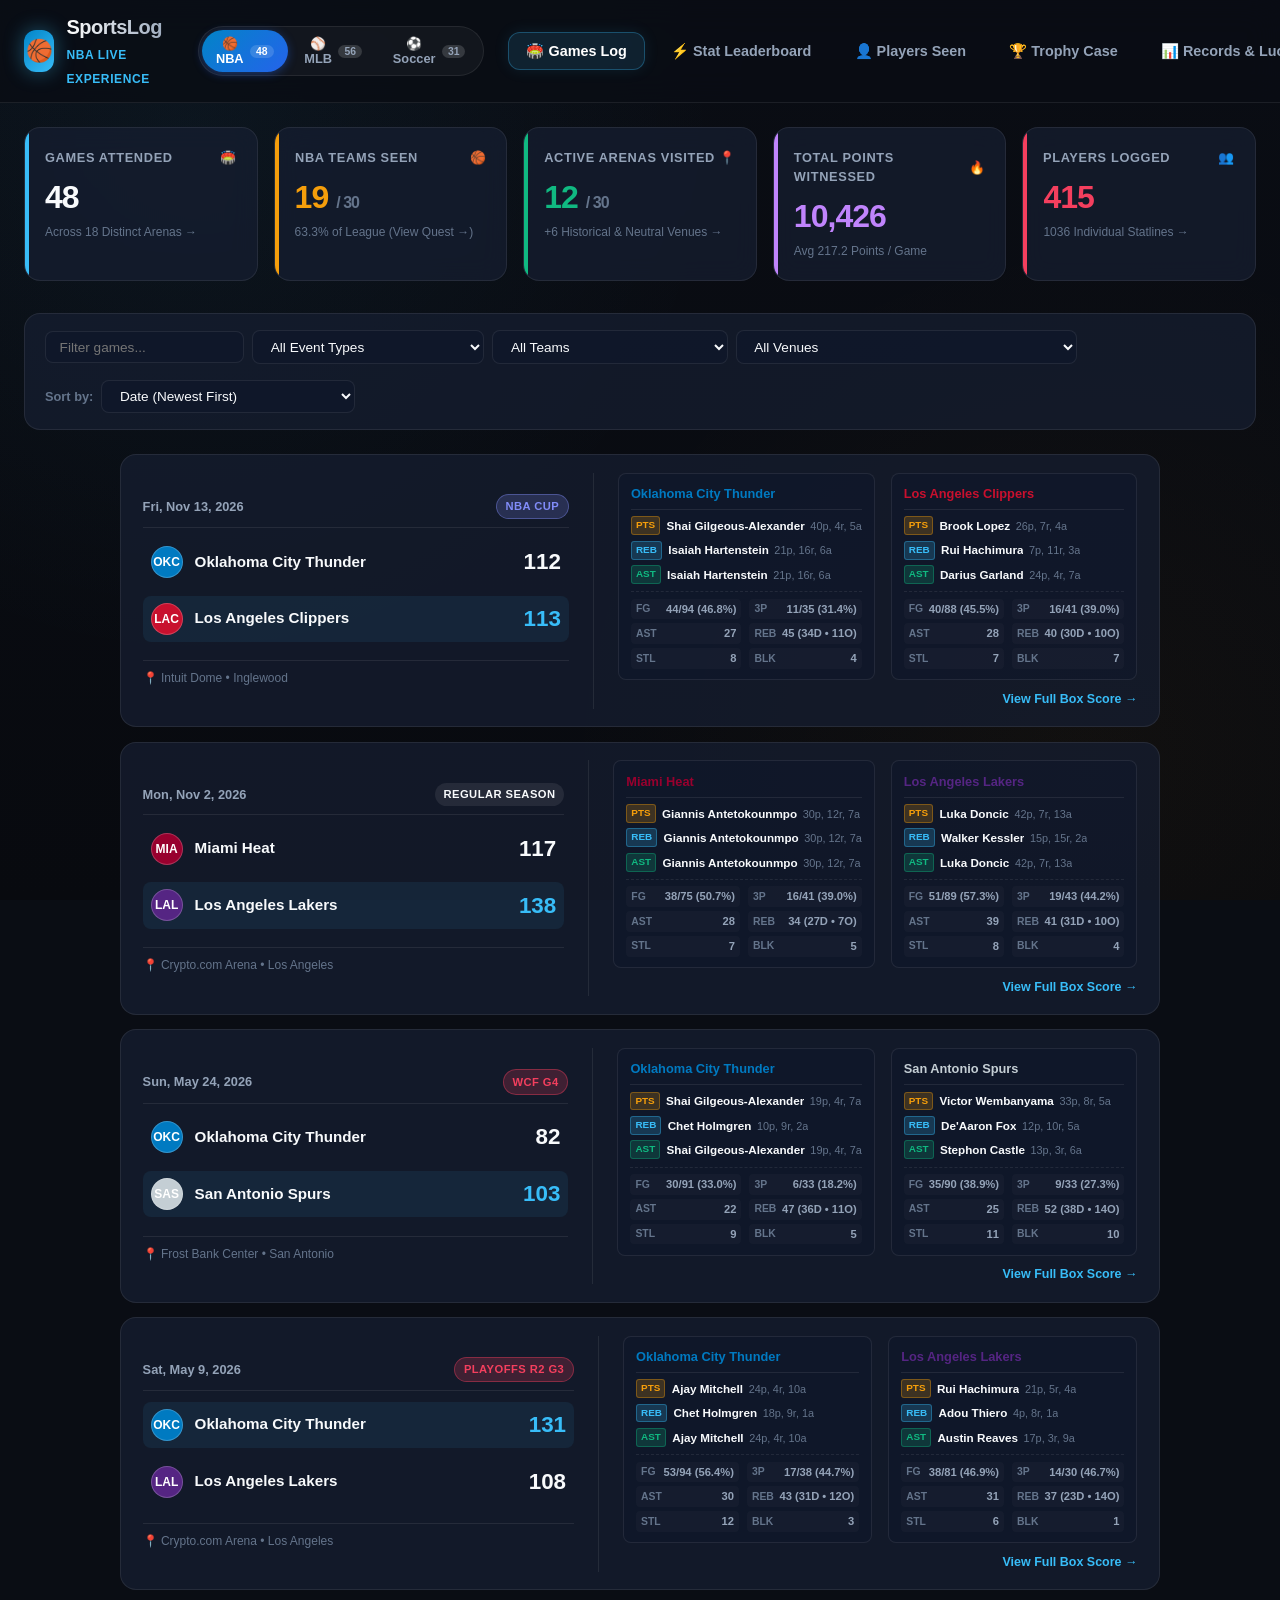
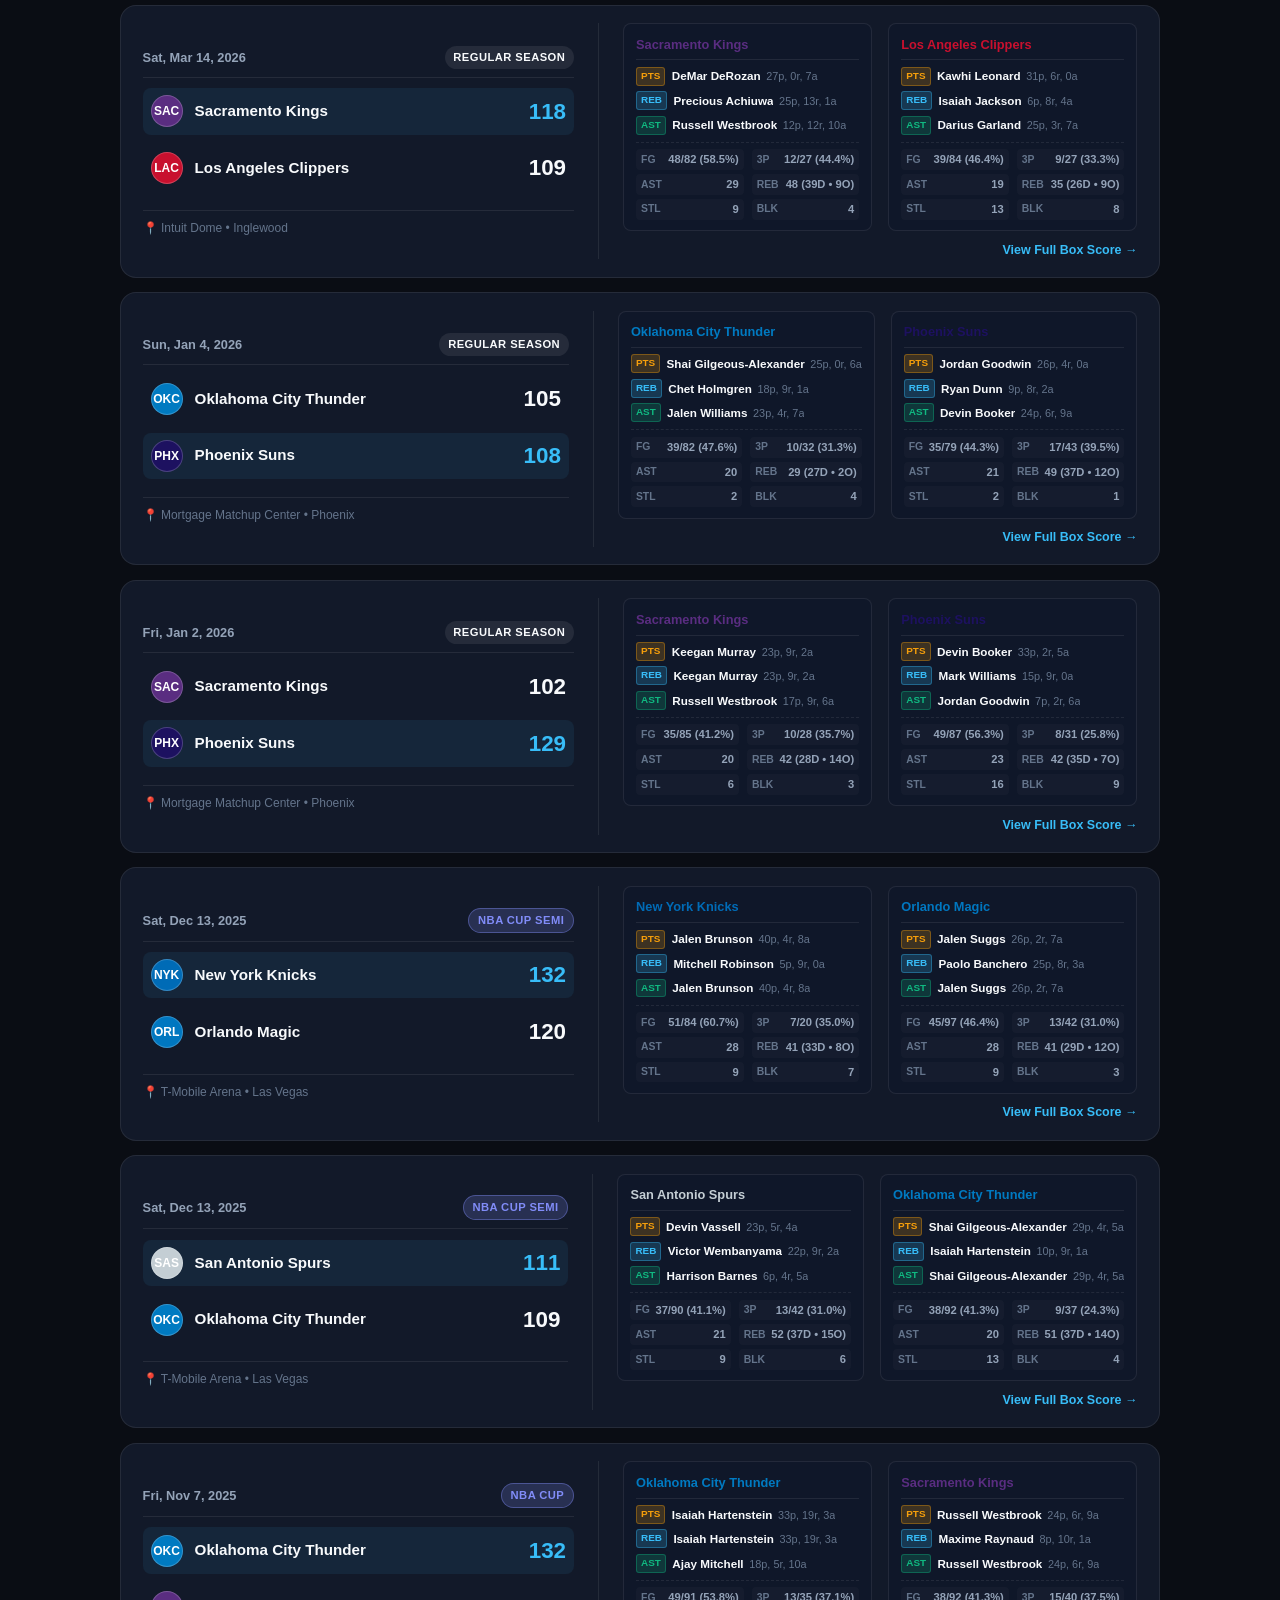
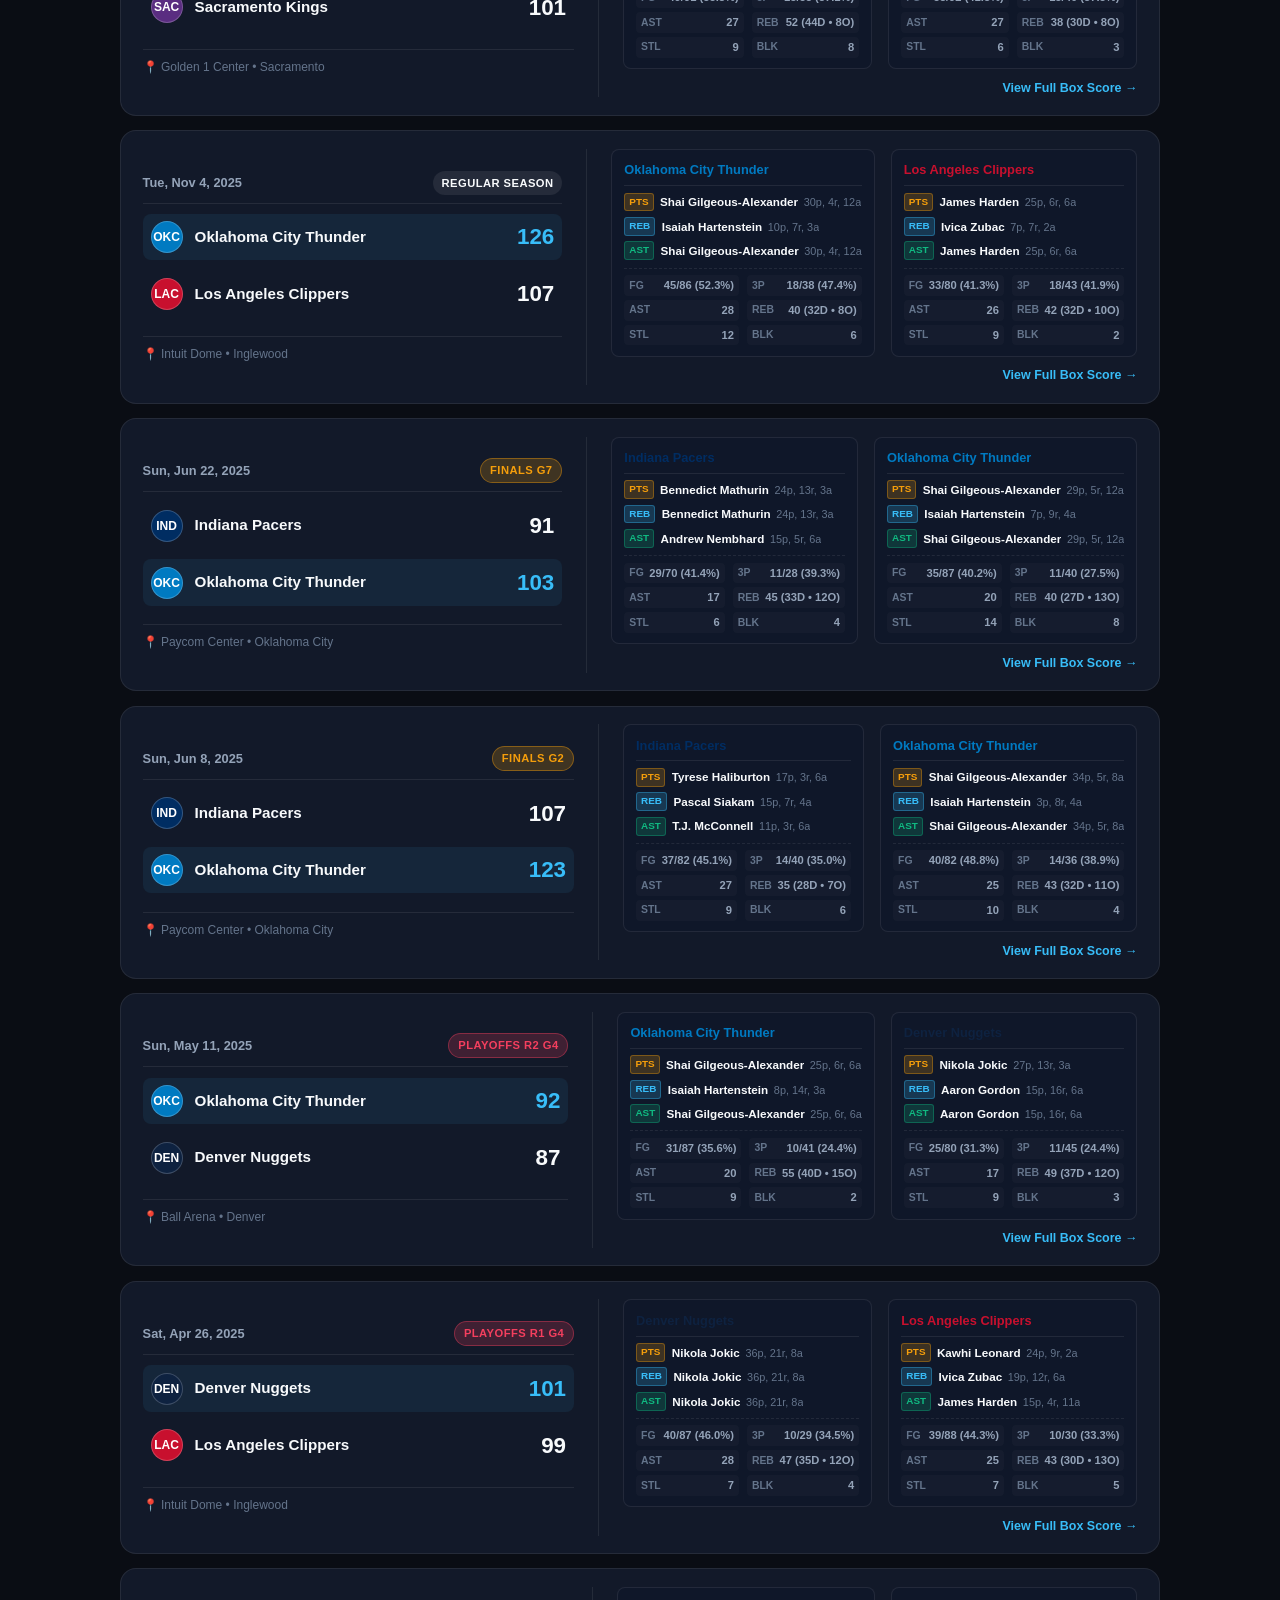
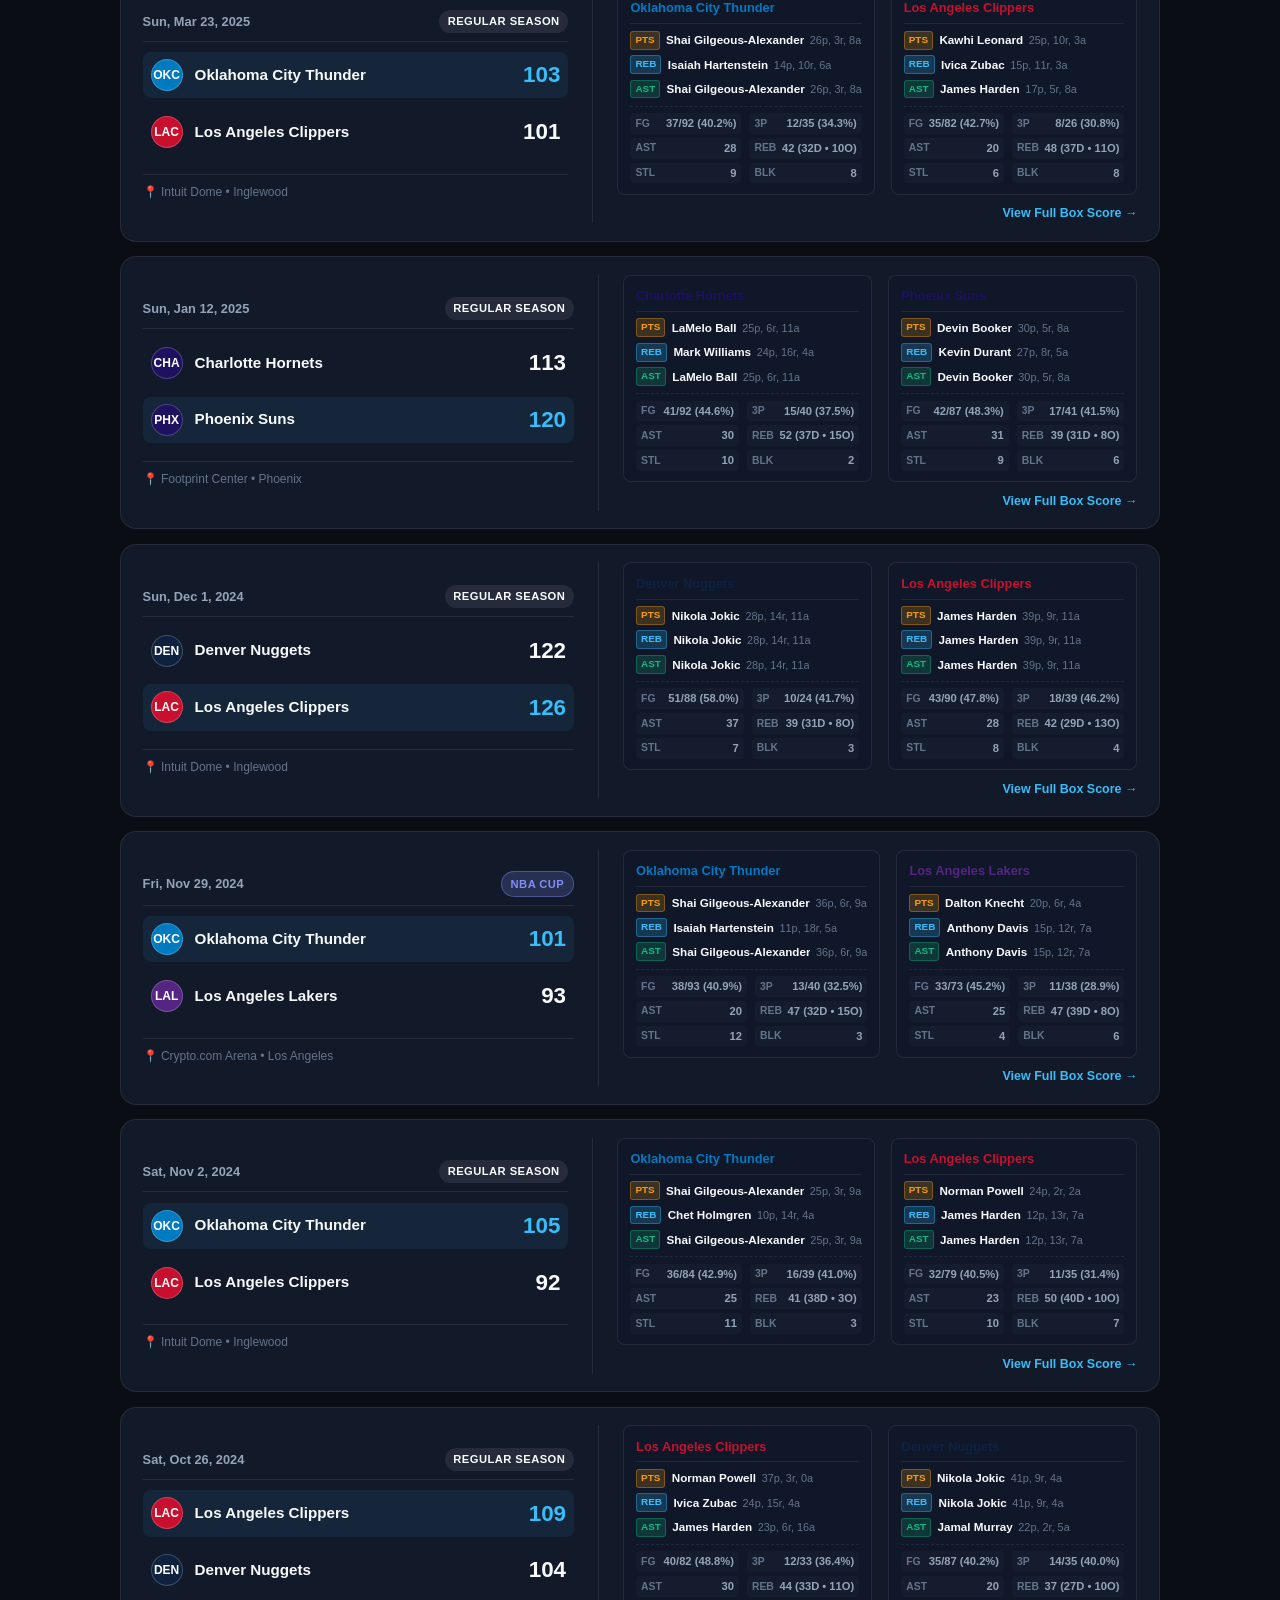
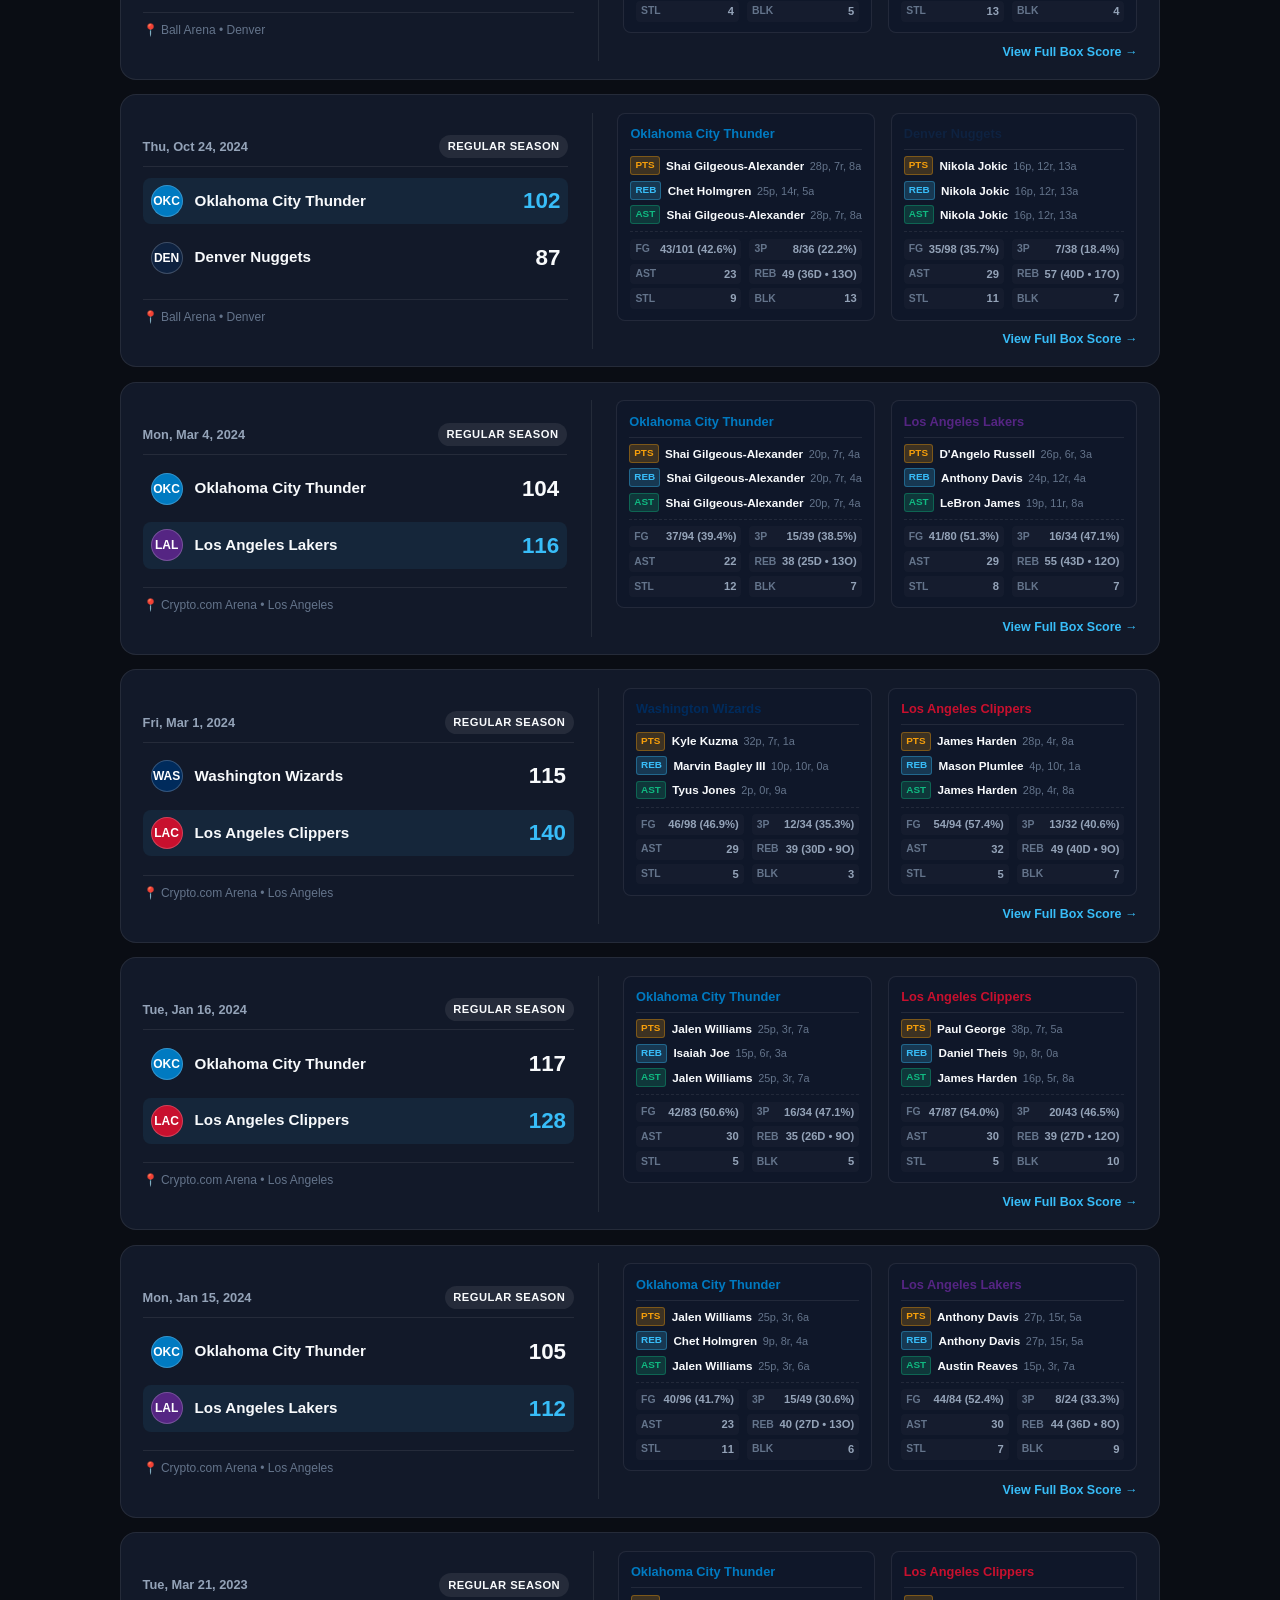
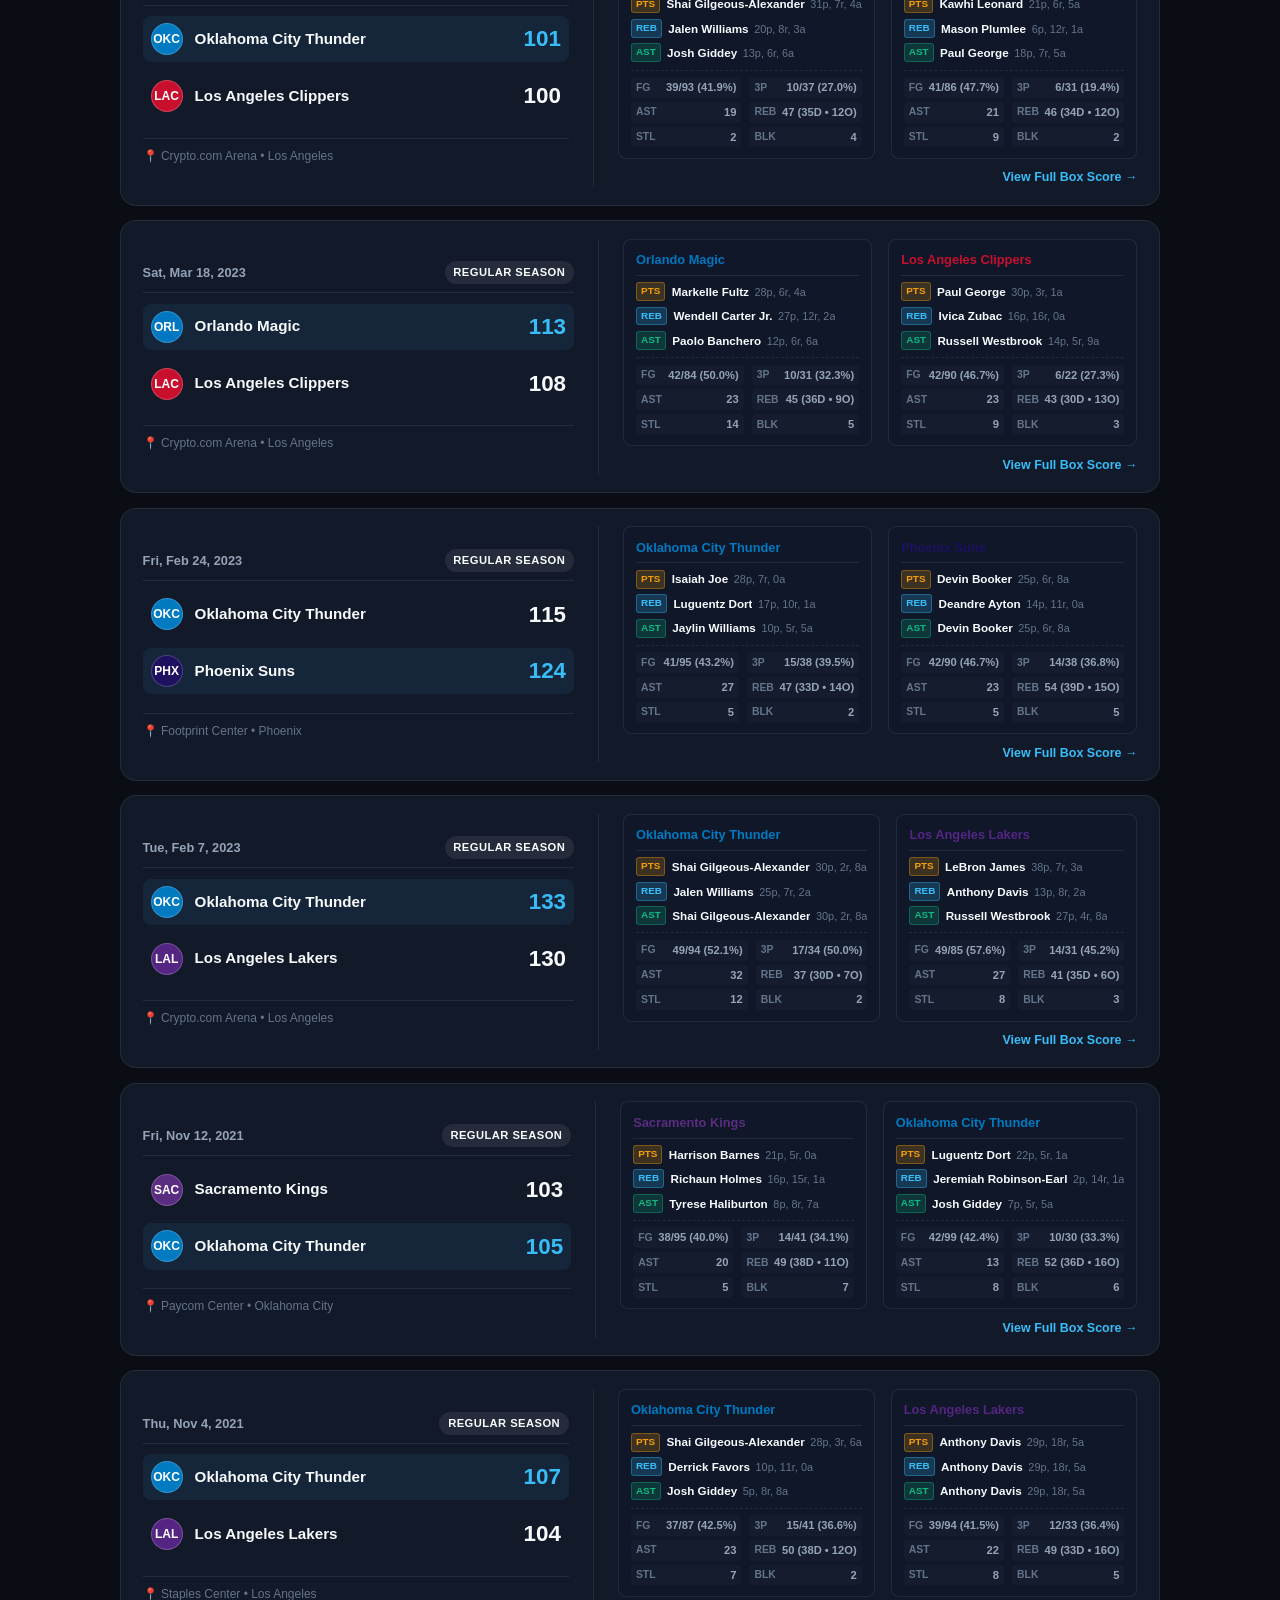
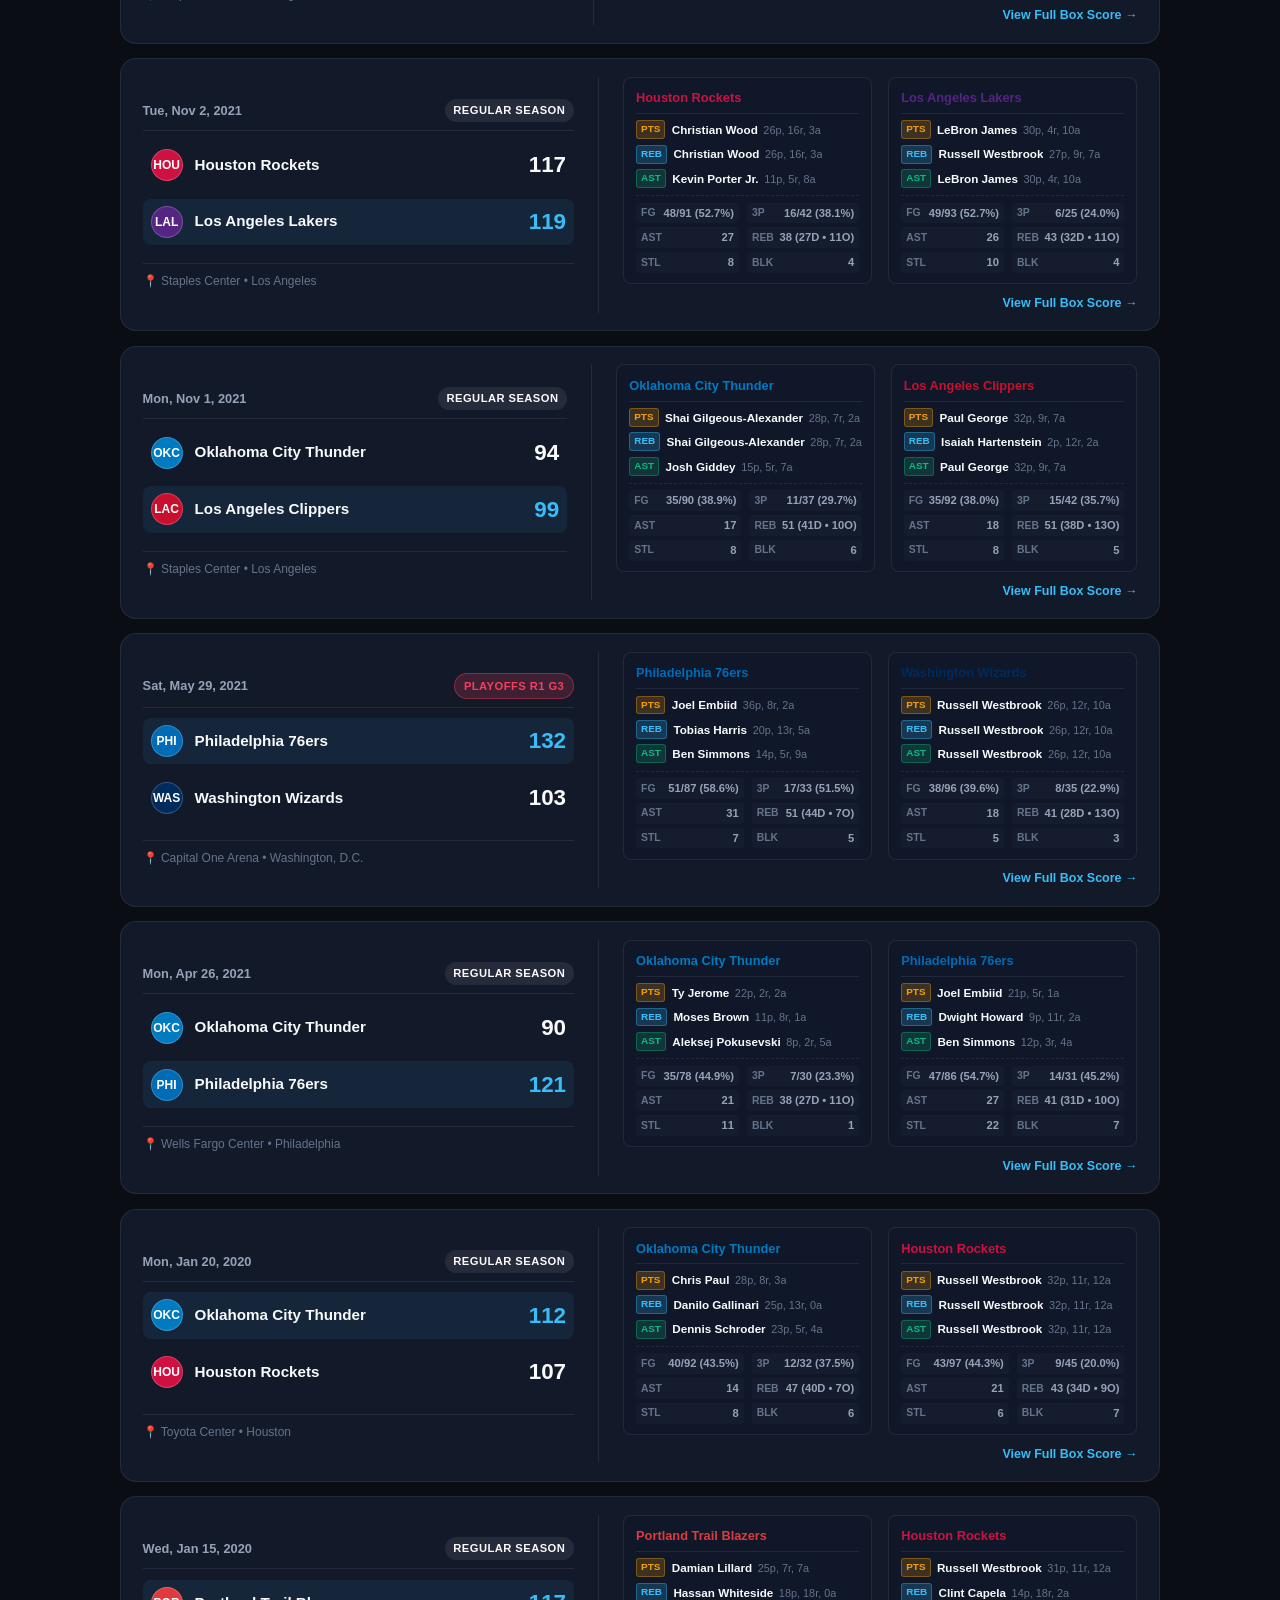
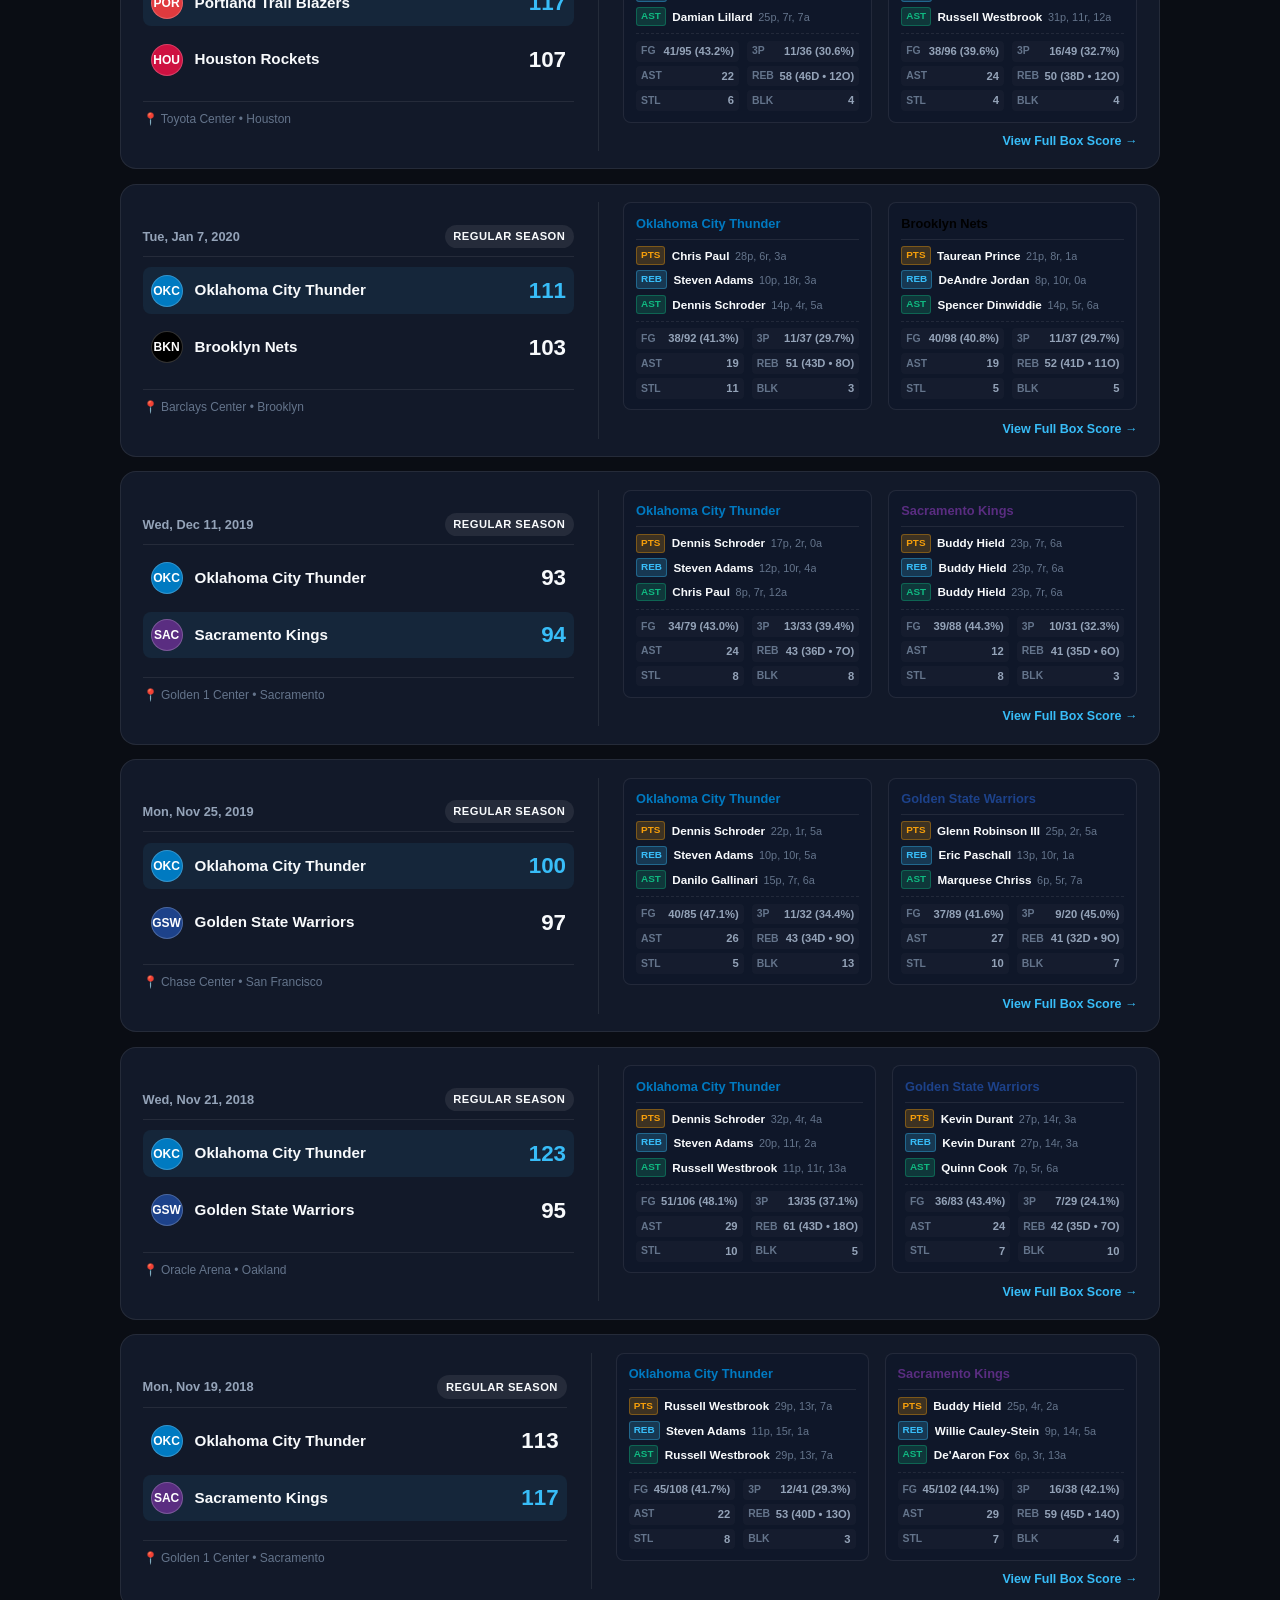
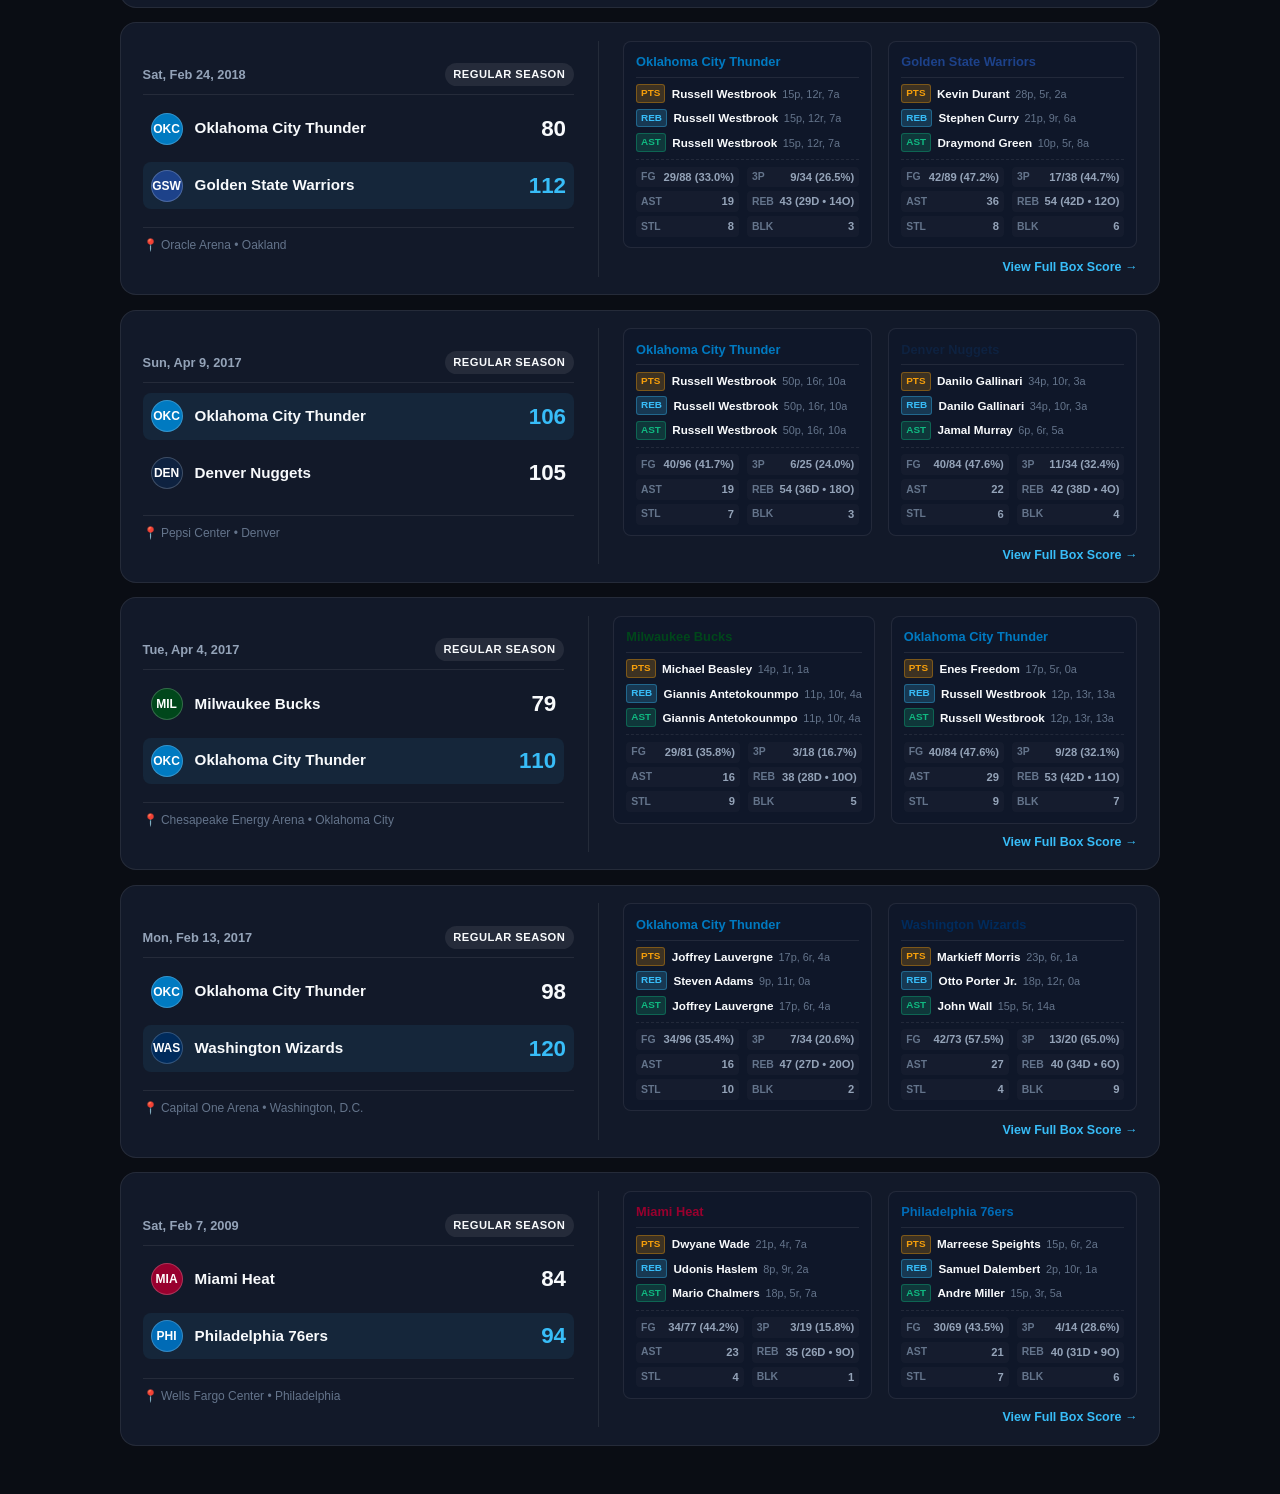
==== web/static/index.html @ 716b620a "Tighten box score modal player name column width to longest name and remove MIN from Team Totals row" ====
<!DOCTYPE html>
<html lang="en">
<head>
  <meta charset="UTF-8">
  <meta name="viewport" content="width=device-width, initial-scale=1.0">
  <title>SportsLog</title>
  <link rel="stylesheet" href="./css/app.css?v=8">
  <link rel="icon" href="data:image/svg+xml,<svg xmlns=%22http://www.w3.org/2000/svg%22 viewBox=%220 0 100 100%22><text y=%22.9em%22 font-size=%2290%22>🏀</text></svg>">
</head>
<body>

  <!-- Top Navigation Bar -->
  <header>
    <div class="nav-container">
      <div class="brand" onclick="app.setTab('games')">
        <div class="brand-icon">🏀</div>
        <div class="brand-text">
          <h1>SportsLog</h1>
          <span id="current-sport-label">NBA Live Experience</span>
        </div>
      </div>

      <!-- Multi-Sport Switcher -->
      <div class="sports-pill-group">
        <button class="sport-pill active" id="sport-pill-nba" onclick="app.switchSport('nba')">
          <span>🏀 NBA</span>
          <span class="badge" id="nba-badge-count">48</span>
        </button>
        <button class="sport-pill" id="sport-pill-mlb" onclick="app.switchSport('mlb')">
          <span>⚾ MLB</span>
          <span class="badge" id="mlb-badge-count">56</span>
        </button>
        <button class="sport-pill" id="sport-pill-soccer" onclick="app.switchSport('soccer')">
          <span>⚽ Soccer</span>
          <span class="badge" id="soccer-badge-count">31</span>
        </button>
      </div>

      <!-- Navigation Tabs -->
      <nav class="nav-tabs">
        <button class="tab-btn active" data-tab="games" onclick="app.setTab('games')">
          <span>🏟️ Games Log</span>
        </button>
        <button class="tab-btn" data-tab="performances" onclick="app.setTab('performances')">
          <span>⚡ Stat Leaderboard</span>
        </button>
        <button class="tab-btn" data-tab="players" onclick="app.setTab('players')">
          <span>👤 Players Seen</span>
        </button>
        <button class="tab-btn" data-tab="trophy" onclick="app.setTab('trophy')">
          <span>🏆 Trophy Case</span>
        </button>
        <button class="tab-btn" data-tab="records" onclick="app.setTab('records')">
          <span>📊 Records & Luck</span>
        </button>
      </nav>
    </div>
  </header>

  <!-- Main Content Area -->
  <main>
    <!-- Dynamic KPI Header -->
    <section class="kpi-grid" id="kpi-container">
      <!-- Injected via JavaScript -->
    </section>

    <!-- Tab 1: Games Log & Boxscores -->
    <section id="tab-games" class="tab-view active">
      <div class="controls-bar">
        <div class="filter-group">
          <input type="text" class="input-filter" id="game-search-input" placeholder="Filter games..." oninput="gamesComponent.render()">
          <select class="select-filter" id="game-event-filter" onchange="gamesComponent.render()">
            <option value="ALL">All Event Types</option>
            <option value="Finals">NBA Finals</option>
            <option value="Playoffs">Playoffs (All Rounds)</option>
            <option value="Cup">NBA Cup / In-Season Tourney</option>
            <option value="Regular">Regular Season</option>
          </select>
          <select class="select-filter" id="game-team-filter" onchange="gamesComponent.render()">
            <option value="ALL">All Teams</option>
            <!-- Injected via JS -->
          </select>
          <select class="select-filter" id="game-arena-filter" onchange="gamesComponent.render()">
            <option value="ALL">All Arenas</option>
            <!-- Injected via JS -->
          </select>
        </div>
        <div class="filter-group">
          <label style="font-size: 0.8rem; color: var(--text-muted); font-weight: 600;">Sort by:</label>
          <select class="select-filter" id="game-sort-select" onchange="gamesComponent.render()">
            <option value="date-desc">Date (Newest First)</option>
            <option value="date-asc">Date (Oldest First)</option>
            <option value="margin-asc">Closest Games (Smallest Margin)</option>
            <option value="margin-desc">Biggest Blowouts</option>
            <option value="pts-desc">Highest Combined Scoring</option>
            <option value="pts-asc">Lowest Combined Scoring</option>
          </select>
        </div>
      </div>

      <div class="games-grid" id="games-grid-container">
        <!-- Injected via JS -->
      </div>
    </section>

    <!-- Tab 2: Single-Game Stat Leaderboard (Sort Any Stat) -->
    <section id="tab-performances" class="tab-view" style="display: none;">
      <div class="controls-bar">
        <div class="filter-group" id="perf-presets-container">
          <!-- Dynamic sport-specific presets injected via JS -->
        </div>
        <div class="filter-group">
          <input type="text" class="input-filter" id="perf-search-input" placeholder="Search player name..." oninput="playersComponent.renderLeaderboard()">
        </div>
      </div>

      <div class="table-responsive">
        <table class="stats-table" id="performances-table">
          <thead>
            <tr>
              <th class="text-left" onclick="playersComponent.sortPerfBy('NAME')">Player ↕</th>
              <th onclick="playersComponent.sortPerfBy('DATE')">Date ↕</th>
              <th onclick="playersComponent.sortPerfBy('TEAM')">Team ↕</th>
              <th onclick="playersComponent.sortPerfBy('OPP')">Opp ↕</th>
              <th onclick="playersComponent.sortPerfBy('MINS')">MIN ↕</th>
              <th onclick="playersComponent.sortPerfBy('PTS')" style="color: var(--accent-cyan);">PTS ↕</th>
              <th onclick="playersComponent.sortPerfBy('REB')">REB ↕</th>
              <th onclick="playersComponent.sortPerfBy('AST')">AST ↕</th>
              <th onclick="playersComponent.sortPerfBy('STL')">STL ↕</th>
              <th onclick="playersComponent.sortPerfBy('BLK')">BLK ↕</th>
              <th onclick="playersComponent.sortPerfBy('3PM')">3PM ↕</th>
              <th onclick="playersComponent.sortPerfBy('3PA')">3PA ↕</th>
              <th onclick="playersComponent.sortPerfBy('FG%')">FG% ↕</th>
              <th onclick="playersComponent.sortPerfBy('FTM')">FTM ↕</th>
              <th onclick="playersComponent.sortPerfBy('TO')">TO ↕</th>
              <th onclick="playersComponent.sortPerfBy('GAME_SCORE')" style="color: var(--accent-gold);">GameScore ↕</th>
            </tr>
          </thead>
          <tbody id="performances-tbody">
            <!-- Injected via JS -->
          </tbody>
        </table>
      </div>
      <div style="display: flex; justify-content: space-between; align-items: center; padding: 0.5rem 0.25rem;">
        <span style="font-size: 0.8rem; color: var(--text-muted);" id="perf-count-label"></span>
        <div style="display: flex; gap: 0.5rem;" id="perf-pagination-controls">
          <button class="chip-btn" id="perf-prev-btn" onclick="playersComponent.changePage(-1)">← Prev</button>
          <span style="font-size: 0.85rem; padding: 0.35rem 0.65rem;" id="perf-page-indicator">Page 1</span>
          <button class="chip-btn" id="perf-next-btn" onclick="playersComponent.changePage(1)">Next →</button>
        </div>
      </div>
    </section>

    <!-- Tab 3: Aggregate Players Tracker ("All-Time Players I've Seen") -->
    <section id="tab-players" class="tab-view" style="display: none;">
      <div class="controls-bar">
        <div class="filter-group">
          <input type="text" class="input-filter" id="player-agg-search" placeholder="Search player name or team..." oninput="playersComponent.renderAggregates()">
          <select class="select-filter" id="player-caliber-filter" onchange="playersComponent.renderAggregates()">
            <option value="ALL">All Players Seen</option>
            <option value="MVP">🏆 League MVPs Only</option>
            <option value="ALL_STAR">⭐ All-Stars & All-NBA</option>
          </select>
          <select class="select-filter" id="player-min-games" onchange="playersComponent.renderAggregates()">
            <option value="1" selected>All Games (1+ Game)</option>
            <option value="3">Seen 3+ Times</option>
            <option value="5">Seen 5+ Times</option>
            <option value="10">Seen 10+ Times (Core Stars)</option>
          </select>
        </div>
        <div style="font-size: 0.85rem; color: var(--text-secondary);">
          Showing aggregate numbers across <strong>every time you've watched them in person</strong>. Click any row for game-by-game log.
        </div>
      </div>

      <div class="table-responsive">
        <table class="stats-table" id="players-agg-table">
          <thead>
            <tr>
              <th class="text-left" onclick="playersComponent.sortAggBy('name')">Player ↕</th>
              <th class="text-left">Teams ↕</th>
              <th onclick="playersComponent.sortAggBy('games_count')">Games ↕</th>
              <th onclick="playersComponent.sortAggBy('win_pct')" title="Team win percentage when you attended">Your W-L Record ↕</th>
              <th onclick="playersComponent.sortAggBy('pts')" style="color: var(--accent-cyan);">Total PTS ↕</th>
              <th onclick="playersComponent.sortAggBy('ppg')">PPG ↕</th>
              <th onclick="playersComponent.sortAggBy('reb')">Total REB ↕</th>
              <th onclick="playersComponent.sortAggBy('rpg')">RPG ↕</th>
              <th onclick="playersComponent.sortAggBy('ast')">Total AST ↕</th>
              <th onclick="playersComponent.sortAggBy('apg')">APG ↕</th>
              <th onclick="playersComponent.sortAggBy('tpm')">3PM ↕</th>
              <th onclick="playersComponent.sortAggBy('fg_pct')">FG% ↕</th>
              <th onclick="playersComponent.sortAggBy('triple_doubles')">Tri-Dubs ↕</th>
              <th onclick="playersComponent.sortAggBy('high_pts')" style="color: var(--accent-gold);">Personal High ↕</th>
            </tr>
          </thead>
          <tbody id="players-agg-tbody">
            <!-- Injected via JS -->
          </tbody>
        </table>
      </div>
      <div style="display: flex; justify-content: space-between; align-items: center; padding: 0.5rem 0.25rem;">
        <span style="font-size: 0.8rem; color: var(--text-muted);" id="agg-count-label"></span>
        <div style="display: flex; gap: 0.5rem;" id="agg-pagination-controls">
          <button class="chip-btn" id="agg-prev-btn" onclick="playersComponent.changeAggPage(-1)">← Prev</button>
          <span style="font-size: 0.85rem; padding: 0.35rem 0.65rem;" id="agg-page-indicator">Page 1</span>
          <button class="chip-btn" id="agg-next-btn" onclick="playersComponent.changeAggPage(1)">Next →</button>
        </div>
      </div>
    </section>

    <!-- Tab 4: Trophy Case (Teams & Stadiums Quest) -->
    <section id="tab-trophy" class="tab-view" style="display: none;">
      <!-- Progress Trackers Banner -->
      <div class="trophy-stats-row" id="trophy-summary-cards">
        <!-- Injected via JS -->
      </div>

      <!-- Trophy Section Navigation -->
      <div class="controls-bar">
        <div class="filter-group">
          <button class="chip-btn active" id="btn-trophy-teams" onclick="trophyComponent.setView('teams')">🏀 NBA Teams (30)</button>
          <button class="chip-btn" id="btn-trophy-arenas" onclick="trophyComponent.setView('arenas')">🏟️ Arenas Quest</button>
          <button class="chip-btn" id="btn-trophy-milestones" onclick="trophyComponent.setView('milestones')">🏆 Milestone Badges</button>
        </div>
        <div class="filter-group" id="trophy-subfilters">
          <!-- Dynamically changed depending on sub-view -->
        </div>
      </div>

      <!-- Subview: Teams -->
      <div id="trophy-teams-view">
        <div class="teams-quest-grid" id="teams-quest-container"></div>
      </div>

      <!-- Subview: Arenas -->
      <div id="trophy-arenas-view" style="display: none;">
        <div class="arenas-quest-grid" id="arenas-quest-container"></div>
      </div>

      <!-- Subview: Milestones -->
      <div id="trophy-milestones-view" style="display: none;">
        <div class="milestones-grid" id="milestones-container"></div>
      </div>
    </section>

    <!-- Tab 5: Records, Trends & Luck -->
    <section id="tab-records" class="tab-view" style="display: none;">
      <div id="records-view-container">
        <!-- Injected via JS -->
      </div>
    </section>
  </main>

  <!-- Boxscore Modal -->
  <div class="modal-overlay" id="boxscore-modal" onclick="if(event.target===this) app.closeModal()">
    <div class="modal-content">
      <div class="modal-header">
        <div>
          <h3 style="font-size: 1.25rem; font-weight: 800;" id="modal-game-title">Game Box Score</h3>
          <p style="font-size: 0.8rem; color: var(--text-muted);" id="modal-game-subtitle"></p>
        </div>
        <button class="close-btn" onclick="app.closeModal()">✕</button>
      </div>
      <div class="modal-body" id="modal-boxscore-body">
        <!-- Injected via JS -->
      </div>
    </div>
  </div>

  <!-- Player Dossier Modal -->
  <div class="modal-overlay" id="player-modal" onclick="if(event.target===this) app.closeModal()">
    <div class="modal-content">
      <div class="modal-header">
        <div>
          <h3 style="font-size: 1.25rem; font-weight: 800;" id="modal-player-title">Player Dossier</h3>
          <p style="font-size: 0.8rem; color: var(--accent-cyan);" id="modal-player-subtitle"></p>
        </div>
        <button class="close-btn" onclick="app.closeModal()">✕</button>
      </div>
      <div class="modal-body" id="modal-player-body">
        <!-- Injected via JS -->
      </div>
    </div>
  </div>

  <!-- Multi-Sport Preview Modal -->
  <div class="modal-overlay" id="sport-preview-modal" onclick="if(event.target===this) app.closeModal()">
    <div class="modal-content" style="max-width: 650px;">
      <div class="modal-header">
        <h3 style="font-size: 1.2rem; font-weight: 800;" id="sport-preview-title">Multi-Sport Database</h3>
        <button class="close-btn" onclick="app.closeModal()">✕</button>
      </div>
      <div class="modal-body" id="sport-preview-body">
        <!-- Injected via JS -->
      </div>
    </div>
  </div>

  <!-- Application Scripts -->
  <script src="./js/games.js?v=8"></script>
  <script src="./js/players.js?v=8"></script>
  <script src="./js/trophy.js?v=8"></script>
  <script src="./js/records.js?v=8"></script>
  <script src="./js/app.js?v=8"></script>
</body>
</html>
---- web/static/css/app.css ----
/* Modern SportsLog UI Design System */
:root {
  --bg-primary: #0a0d14;
  --bg-secondary: #111726;
  --bg-card: rgba(22, 30, 49, 0.75);
  --bg-card-hover: rgba(30, 41, 68, 0.9);
  --bg-modal: #111827;
  --border-subtle: rgba(255, 255, 255, 0.08);
  --border-accent: rgba(56, 189, 248, 0.3);
  --text-primary: #f8fafc;
  --text-secondary: #94a3b8;
  --text-muted: #64748b;
  --accent-cyan: #38bdf8;
  --accent-gold: #f59e0b;
  --accent-emerald: #10b981;
  --accent-rose: #f43f5e;
  --accent-indigo: #818cf8;
  --accent-purple: #c084fc;
  --font-family: -apple-system, BlinkMacSystemFont, "Segoe UI", Roboto, "Helvetica Neue", Arial, sans-serif;
  --shadow-glow: 0 0 25px rgba(56, 189, 248, 0.15);
  --shadow-card: 0 10px 25px -5px rgba(0, 0, 0, 0.5), 0 8px 10px -6px rgba(0, 0, 0, 0.4);
  --radius-lg: 16px;
  --radius-md: 12px;
  --radius-sm: 8px;
}

* {
  box-sizing: border-box;
  margin: 0;
  padding: 0;
}

body {
  background-color: var(--bg-primary);
  color: var(--text-primary);
  font-family: var(--font-family);
  min-height: 100vh;
  line-height: 1.5;
  background-image: 
    radial-gradient(circle at 15% 15%, rgba(56, 189, 248, 0.05) 0%, transparent 40%),
    radial-gradient(circle at 85% 85%, rgba(245, 158, 11, 0.04) 0%, transparent 40%),
    linear-gradient(to bottom, #0a0d14, #080a0f);
  background-attachment: fixed;
  overflow-x: hidden;
}

/* Header & Navigation */
header {
  position: sticky;
  top: 0;
  z-index: 50;
  background: rgba(10, 13, 20, 0.85);
  backdrop-filter: blur(16px);
  -webkit-backdrop-filter: blur(16px);
  border-bottom: 1px solid var(--border-subtle);
  padding: 0.75rem 1.5rem;
}

.nav-container {
  max-width: 1440px;
  margin: 0 auto;
  display: flex;
  align-items: center;
  justify-content: space-between;
  gap: 1.5rem;
}

.brand {
  display: flex;
  align-items: center;
  gap: 0.75rem;
  text-decoration: none;
  color: inherit;
  cursor: pointer;
}

.brand-icon {
  width: 42px;
  height: 42px;
  border-radius: var(--radius-md);
  background: linear-gradient(135deg, #0284c7, #38bdf8);
  display: flex;
  align-items: center;
  justify-content: center;
  font-size: 1.35rem;
  box-shadow: 0 0 20px rgba(56, 189, 248, 0.4);
}

.brand-text h1 {
  font-size: 1.25rem;
  font-weight: 800;
  letter-spacing: -0.025em;
  background: linear-gradient(to right, #ffffff, #94a3b8);
  -webkit-background-clip: text;
  -webkit-text-fill-color: transparent;
}

.brand-text span {
  font-size: 0.75rem;
  color: var(--accent-cyan);
  font-weight: 600;
  text-transform: uppercase;
  letter-spacing: 0.05em;
}

/* Sport Badges / Selector */
.sports-pill-group {
  display: flex;
  background: rgba(255, 255, 255, 0.04);
  border: 1px solid var(--border-subtle);
  border-radius: 9999px;
  padding: 3px;
  gap: 2px;
}

.sport-pill {
  padding: 0.35rem 0.9rem;
  border-radius: 9999px;
  font-size: 0.8rem;
  font-weight: 600;
  cursor: pointer;
  border: none;
  background: transparent;
  color: var(--text-secondary);
  transition: all 0.2s ease;
  display: flex;
  align-items: center;
  gap: 0.4rem;
}

.sport-pill:hover {
  color: var(--text-primary);
  background: rgba(255, 255, 255, 0.05);
}

.sport-pill.active {
  background: linear-gradient(135deg, #0284c7, #2563eb);
  color: #fff;
  box-shadow: 0 2px 10px rgba(37, 99, 235, 0.4);
}

.sport-pill .badge {
  font-size: 0.65rem;
  padding: 1px 6px;
  border-radius: 9999px;
  background: rgba(255, 255, 255, 0.15);
}

/* Global Nav Tabs */
.nav-tabs {
  display: flex;
  align-items: center;
  gap: 0.5rem;
}

.tab-btn {
  background: transparent;
  border: none;
  color: var(--text-secondary);
  padding: 0.6rem 1.1rem;
  font-size: 0.9rem;
  font-weight: 600;
  border-radius: var(--radius-md);
  cursor: pointer;
  display: flex;
  align-items: center;
  gap: 0.5rem;
  transition: all 0.2s ease;
  white-space: nowrap;
}

.tab-btn:hover {
  color: var(--text-primary);
  background: rgba(255, 255, 255, 0.05);
}

.tab-btn.active {
  color: #fff;
  background: rgba(56, 189, 248, 0.12);
  border: 1px solid rgba(56, 189, 248, 0.3);
  box-shadow: 0 0 15px rgba(56, 189, 248, 0.1);
}

/* Global Search */
.nav-search {
  position: relative;
  width: 240px;
}

.nav-search input {
  width: 100%;
  padding: 0.5rem 0.85rem 0.5rem 2.25rem;
  background: rgba(255, 255, 255, 0.05);
  border: 1px solid var(--border-subtle);
  border-radius: 9999px;
  color: var(--text-primary);
  font-size: 0.85rem;
  outline: none;
  transition: all 0.2s;
}

.nav-search input:focus {
  border-color: var(--accent-cyan);
  background: rgba(255, 255, 255, 0.08);
  box-shadow: 0 0 10px rgba(56, 189, 248, 0.2);
}

.nav-search .search-icon {
  position: absolute;
  left: 0.75rem;
  top: 50%;
  transform: translateY(-50%);
  color: var(--text-muted);
  pointer-events: none;
}

/* Main Container */
main {
  max-width: 1440px;
  margin: 1.5rem auto 3rem;
  padding: 0 1.5rem;
}

/* KPI Banner */
.kpi-grid {
  display: grid;
  grid-template-columns: repeat(auto-fit, minmax(200px, 1fr));
  gap: 1rem;
  margin-bottom: 2rem;
}

.kpi-card {
  background: var(--bg-card);
  border: 1px solid var(--border-subtle);
  border-radius: var(--radius-lg);
  padding: 1.25rem;
  backdrop-filter: blur(12px);
  position: relative;
  overflow: hidden;
  transition: transform 0.2s, border-color 0.2s;
}

.kpi-card.clickable {
  cursor: pointer;
  transition: transform 0.2s cubic-bezier(0.16, 1, 0.3, 1), border-color 0.2s, box-shadow 0.2s;
}

.kpi-card.clickable:hover {
  transform: translateY(-4px);
  border-color: var(--accent-cyan);
  box-shadow: 0 10px 25px -5px rgba(0, 0, 0, 0.4), 0 0 15px rgba(56, 189, 248, 0.15);
}

.kpi-card.clickable:active {
  transform: translateY(-1px);
}

.kpi-card.gold.clickable:hover {
  border-color: var(--accent-gold);
  box-shadow: 0 10px 25px -5px rgba(0, 0, 0, 0.4), 0 0 15px rgba(245, 158, 11, 0.15);
}

.kpi-card.emerald.clickable:hover {
  border-color: var(--accent-emerald);
  box-shadow: 0 10px 25px -5px rgba(0, 0, 0, 0.4), 0 0 15px rgba(16, 185, 129, 0.15);
}

.kpi-card::before {
  content: '';
  position: absolute;
  top: 0;
  left: 0;
  width: 4px;
  height: 100%;
  background: var(--accent-cyan);
}

.kpi-card.gold::before { background: var(--accent-gold); }
.kpi-card.emerald::before { background: var(--accent-emerald); }
.kpi-card.purple::before { background: var(--accent-purple); }
.kpi-card.rose::before { background: var(--accent-rose); }

.kpi-label {
  font-size: 0.8rem;
  font-weight: 600;
  color: var(--text-secondary);
  text-transform: uppercase;
  letter-spacing: 0.05em;
  display: flex;
  align-items: center;
  justify-content: space-between;
}

.kpi-value {
  font-size: 2rem;
  font-weight: 800;
  margin: 0.35rem 0 0.15rem;
  letter-spacing: -0.03em;
  color: var(--text-primary);
}

.kpi-subtext {
  font-size: 0.75rem;
  color: var(--text-muted);
}

/* Section Controls & Filters */
.controls-bar {
  display: flex;
  flex-wrap: wrap;
  align-items: center;
  justify-content: space-between;
  gap: 1rem;
  margin-bottom: 1.5rem;
  background: var(--bg-card);
  padding: 1rem 1.25rem;
  border-radius: var(--radius-lg);
  border: 1px solid var(--border-subtle);
}

.filter-group {
  display: flex;
  flex-wrap: wrap;
  align-items: center;
  gap: 0.5rem;
}

.select-filter, .input-filter {
  background: rgba(15, 23, 42, 0.8);
  border: 1px solid var(--border-subtle);
  color: var(--text-primary);
  padding: 0.45rem 0.85rem;
  border-radius: var(--radius-sm);
  font-size: 0.85rem;
  outline: none;
  cursor: pointer;
}

.select-filter:focus, .input-filter:focus {
  border-color: var(--accent-cyan);
}

.chip-btn {
  background: rgba(255, 255, 255, 0.05);
  border: 1px solid var(--border-subtle);
  color: var(--text-secondary);
  padding: 0.35rem 0.75rem;
  border-radius: 9999px;
  font-size: 0.78rem;
  font-weight: 600;
  cursor: pointer;
  transition: all 0.2s;
}

.chip-btn:hover {
  color: var(--text-primary);
  background: rgba(255, 255, 255, 0.1);
}

.chip-btn.active {
  background: var(--accent-cyan);
  color: #0f172a;
  border-color: var(--accent-cyan);
  font-weight: 700;
}

/* Games Grid - Single Column Compact Layout */
.games-grid {
  display: flex;
  flex-direction: column;
  gap: 0.9rem;
  width: 100%;
  max-width: 1040px;
  margin: 0 auto;
}

.game-card {
  background: var(--bg-card);
  border: 1px solid var(--border-subtle);
  border-radius: var(--radius-lg);
  padding: 1.1rem 1.35rem;
  position: relative;
  transition: all 0.25s ease;
  cursor: pointer;
  display: grid;
  grid-template-columns: 1fr 1.25fr;
  gap: 1.5rem;
  align-items: center;
}

@media (max-width: 900px) {
  .game-card {
    grid-template-columns: 1fr;
    gap: 1rem;
    padding: 1rem 1.15rem;
  }
}

.game-card:hover {
  transform: translateY(-2px);
  border-color: var(--border-accent);
  box-shadow: var(--shadow-card), var(--shadow-glow);
}

.game-card-left {
  display: flex;
  flex-direction: column;
  justify-content: space-between;
}

.game-card-right {
  display: flex;
  flex-direction: column;
  justify-content: space-between;
  border-left: 1px solid var(--border-subtle);
  padding-left: 1.5rem;
  height: 100%;
}

@media (max-width: 900px) {
  .game-card-right {
    border-left: none;
    border-top: 1px solid var(--border-subtle);
    padding-left: 0;
    padding-top: 1rem;
  }
}

.game-card-header {
  display: flex;
  align-items: center;
  justify-content: space-between;
  margin-bottom: 0.65rem;
  padding-bottom: 0.5rem;
  border-bottom: 1px solid var(--border-subtle);
}

.game-date {
  font-size: 0.8rem;
  font-weight: 600;
  color: var(--text-secondary);
}

.event-badge {
  font-size: 0.7rem;
  font-weight: 700;
  padding: 0.2rem 0.55rem;
  border-radius: 9999px;
  text-transform: uppercase;
  letter-spacing: 0.04em;
  background: rgba(255, 255, 255, 0.08);
  color: var(--text-primary);
}

.event-badge.finals {
  background: rgba(245, 158, 11, 0.2);
  color: var(--accent-gold);
  border: 1px solid rgba(245, 158, 11, 0.4);
}

.event-badge.playoffs {
  background: rgba(244, 63, 94, 0.2);
  color: var(--accent-rose);
  border: 1px solid rgba(244, 63, 94, 0.4);
}

.event-badge.cup {
  background: rgba(129, 140, 248, 0.2);
  color: var(--accent-indigo);
  border: 1px solid rgba(129, 140, 248, 0.4);
}

/* Matchup Display */
.matchup-row {
  display: flex;
  align-items: center;
  justify-content: space-between;
  margin-bottom: 0.65rem;
  padding: 0.4rem 0.5rem;
  border-radius: var(--radius-sm);
  transition: background 0.15s;
}

.matchup-row.winner {
  background: rgba(56, 189, 248, 0.08);
}

.team-meta {
  display: flex;
  align-items: center;
  gap: 0.75rem;
}

.team-badge-circle {
  width: 32px;
  height: 32px;
  border-radius: 50%;
  display: flex;
  align-items: center;
  justify-content: center;
  font-weight: 800;
  font-size: 0.75rem;
  color: #fff;
  border: 1px solid rgba(255, 255, 255, 0.2);
}

.team-name-label {
  font-size: 0.95rem;
  font-weight: 700;
}

.team-score {
  font-size: 1.4rem;
  font-weight: 800;
  font-variant-numeric: tabular-nums;
}

.matchup-row.winner .team-score {
  color: var(--accent-cyan);
}

.game-meta-footer {
  margin-top: 0.85rem;
  padding-top: 0.65rem;
  border-top: 1px solid var(--border-subtle);
  display: flex;
  align-items: center;
  justify-content: space-between;
  font-size: 0.75rem;
  color: var(--text-muted);
}

.game-arena {
  display: flex;
  align-items: center;
  gap: 0.35rem;
}

.top-performer-pill {
  font-size: 0.72rem;
  background: rgba(255, 255, 255, 0.04);
  padding: 0.25rem 0.6rem;
  border-radius: var(--radius-sm);
  color: var(--text-secondary);
  border: 1px solid var(--border-subtle);
  margin-top: 0.5rem;
  display: flex;
  align-items: center;
  justify-content: space-between;
}

/* Modals */
.modal-overlay {
  position: fixed;
  inset: 0;
  background: rgba(4, 6, 11, 0.8);
  backdrop-filter: blur(8px);
  -webkit-backdrop-filter: blur(8px);
  z-index: 100;
  display: flex;
  align-items: center;
  justify-content: center;
  padding: 1.5rem;
  opacity: 0;
  pointer-events: none;
  transition: opacity 0.2s ease;
}

.modal-overlay.active {
  opacity: 1;
  pointer-events: auto;
}

.modal-content {
  background: var(--bg-modal);
  border: 1px solid var(--border-accent);
  border-radius: var(--radius-lg);
  width: 100%;
  max-width: 1050px;
  max-height: 90vh;
  overflow-y: auto;
  box-shadow: 0 25px 50px -12px rgba(0, 0, 0, 0.8);
  position: relative;
  transform: scale(0.97);
  transition: transform 0.2s ease;
}

.modal-overlay.active .modal-content {
  transform: scale(1);
}

.modal-header {
  position: sticky;
  top: 0;
  background: rgba(17, 24, 39, 0.95);
  backdrop-filter: blur(12px);
  border-bottom: 1px solid var(--border-subtle);
  padding: 1.25rem 1.5rem;
  display: flex;
  align-items: center;
  justify-content: space-between;
  z-index: 10;
}

.close-btn {
  background: rgba(255, 255, 255, 0.08);
  border: none;
  color: var(--text-secondary);
  width: 32px;
  height: 32px;
  border-radius: 50%;
  display: flex;
  align-items: center;
  justify-content: center;
  cursor: pointer;
  font-size: 1.1rem;
  transition: all 0.15s;
}

.close-btn:hover {
  background: rgba(244, 63, 94, 0.3);
  color: #fff;
}

.modal-body {
  padding: 1.5rem;
}

/* Boxscore Table */
.table-responsive {
  width: 100%;
  overflow-x: auto;
  margin-bottom: 1.5rem;
  border-radius: var(--radius-md);
  border: 1px solid var(--border-subtle);
  background: rgba(15, 23, 42, 0.5);
}

table.stats-table {
  width: 100%;
  border-collapse: collapse;
  font-size: 0.82rem;
  text-align: right;
  white-space: nowrap;
}

table.stats-table th, table.stats-table td {
  padding: 0.55rem 0.65rem;
  border-bottom: 1px solid var(--border-subtle);
}

.modal-body table.stats-table th:first-child,
.modal-body table.stats-table td:first-child {
  padding-left: 0.45rem;
  padding-right: 0.25rem;
}

table.stats-table th {
  background: rgba(30, 41, 59, 0.7);
  color: var(--text-secondary);
  font-weight: 700;
  text-transform: uppercase;
  font-size: 0.72rem;
  letter-spacing: 0.04em;
  position: sticky;
  top: 0;
  cursor: pointer;
}

table.stats-table th:hover {
  color: var(--accent-cyan);
}

table.stats-table th.sorted-active {
  color: var(--accent-cyan) !important;
  background: rgba(56, 189, 248, 0.16) !important;
  border-bottom: 2px solid var(--accent-cyan);
}

table.stats-table td.sorted-active-cell {
  background: rgba(56, 189, 248, 0.06);
  font-weight: 700;
}

table.stats-table td.text-left, table.stats-table th.text-left {
  text-align: left;
}

table.stats-table tr:hover {
  background: rgba(56, 189, 248, 0.04);
}

.player-link {
  color: var(--text-primary);
  font-weight: 600;
  cursor: pointer;
  text-decoration: none;
  transition: color 0.15s;
}

.player-link:hover {
  color: var(--accent-cyan);
  text-decoration: underline;
}

/* Trophy Case Components */
.trophy-stats-row {
  display: grid;
  grid-template-columns: repeat(auto-fit, minmax(280px, 1fr));
  gap: 1.25rem;
  margin-bottom: 2rem;
}

.trophy-progress-card {
  background: var(--bg-card);
  border: 1px solid var(--border-subtle);
  border-radius: var(--radius-lg);
  padding: 1.5rem;
  display: flex;
  flex-direction: column;
  justify-content: space-between;
}

.progress-bar-bg {
  width: 100%;
  height: 10px;
  background: rgba(255, 255, 255, 0.08);
  border-radius: 9999px;
  overflow: hidden;
  margin: 0.75rem 0;
}

.progress-bar-fill {
  height: 100%;
  background: linear-gradient(90deg, #0284c7, #38bdf8);
  border-radius: 9999px;
  transition: width 1s ease-in-out;
}

.progress-bar-fill.gold {
  background: linear-gradient(90deg, #d97706, #fbbf24);
}

/* Teams Quest - Single Column Compact List */
.teams-quest-grid {
  display: flex;
  flex-direction: column;
  gap: 0.75rem;
  width: 100%;
  max-width: 900px;
  margin: 0 auto;
}

.trophy-team-card {
  background: var(--bg-card);
  border: 1px solid var(--border-subtle);
  border-radius: var(--radius-md);
  padding: 1rem 1.25rem;
  position: relative;
  overflow: hidden;
  transition: all 0.2s;
  display: flex;
  align-items: center;
  justify-content: space-between;
  gap: 1.5rem;
}

@media (max-width: 768px) {
  .trophy-team-card {
    flex-direction: column;
    align-items: flex-start;
    gap: 0.75rem;
  }
}

.trophy-team-card.seen {
  border-color: rgba(56, 189, 248, 0.3);
}

.trophy-team-card.unseen {
  opacity: 0.65;
  filter: grayscale(0.6);
  background: rgba(15, 23, 42, 0.4);
}

.trophy-team-card:hover {
  opacity: 1;
  filter: none;
  transform: translateY(-2px);
  border-color: var(--accent-cyan);
}

.team-card-header {
  display: flex;
  align-items: center;
  gap: 0.75rem;
}

.seen-badge {
  font-size: 0.7rem;
  font-weight: 700;
  padding: 0.2rem 0.5rem;
  border-radius: 9999px;
  background: rgba(16, 185, 129, 0.2);
  color: var(--accent-emerald);
  border: 1px solid rgba(16, 185, 129, 0.4);
}

.unseen-badge {
  font-size: 0.7rem;
  font-weight: 700;
  padding: 0.2rem 0.5rem;
  border-radius: 9999px;
  background: rgba(255, 255, 255, 0.06);
  color: var(--text-muted);
}

/* Arenas - Single Column Compact List */
.arenas-quest-grid {
  display: flex;
  flex-direction: column;
  gap: 0.75rem;
  width: 100%;
  max-width: 900px;
  margin: 0 auto;
}

.arena-card {
  background: var(--bg-card);
  border: 1px solid var(--border-subtle);
  border-radius: var(--radius-md);
  padding: 1rem 1.25rem;
  display: flex;
  align-items: center;
  justify-content: space-between;
  gap: 1.5rem;
  transition: all 0.2s;
}

@media (max-width: 768px) {
  .arena-card {
    flex-direction: column;
    align-items: flex-start;
    gap: 0.75rem;
  }
}

.arena-card.visited {
  border-color: rgba(16, 185, 129, 0.3);
}

.arena-card.not-visited {
  opacity: 0.6;
}

.arena-card:hover {
  opacity: 1;
  transform: translateY(-2px);
  border-color: var(--accent-emerald);
}

/* World Map & Milestone Button */
.world-map-wrapper {
  background: var(--bg-card);
  border: 1px solid var(--border-subtle);
  border-radius: var(--radius-lg);
  padding: 1.5rem;
  margin-bottom: 1.5rem;
  position: relative;
  overflow: hidden;
}

.milestone-link-btn {
  background: rgba(56, 189, 248, 0.12);
  border: 1px solid rgba(56, 189, 248, 0.35);
  color: var(--accent-cyan);
  padding: 0.35rem 0.75rem;
  border-radius: var(--radius-sm);
  font-size: 0.75rem;
  font-weight: 700;
  cursor: pointer;
  transition: all 0.2s;
  display: inline-flex;
  align-items: center;
  gap: 0.35rem;
  margin-top: 0.5rem;
}

.milestone-link-btn:hover {
  background: var(--accent-cyan);
  color: #04060b;
}

/* Milestone Cards */
.milestones-grid {
  display: grid;
  grid-template-columns: repeat(auto-fill, minmax(320px, 1fr));
  gap: 1.25rem;
  max-width: 1040px;
  margin: 0 auto;
}

.milestone-card {
  background: var(--bg-card);
  border: 1px solid var(--border-subtle);
  border-radius: var(--radius-lg);
  padding: 1.25rem;
  position: relative;
  display: flex;
  gap: 1rem;
  align-items: flex-start;
  transition: all 0.25s;
}

.milestone-card:hover {
  transform: translateY(-3px);
  border-color: var(--accent-gold);
  box-shadow: 0 0 20px rgba(245, 158, 11, 0.15);
}

.milestone-icon {
  font-size: 2rem;
  width: 52px;
  height: 52px;
  border-radius: var(--radius-md);
  background: rgba(245, 158, 11, 0.12);
  display: flex;
  align-items: center;
  justify-content: center;
  flex-shrink: 0;
  border: 1px solid rgba(245, 158, 11, 0.3);
}

.milestone-info h4 {
  font-size: 1rem;
  font-weight: 700;
  margin-bottom: 0.25rem;
  color: var(--text-primary);
}

.milestone-info p {
  font-size: 0.8rem;
  color: var(--text-secondary);
  line-height: 1.4;
  margin-bottom: 0.5rem;
}

.milestone-tag {
  font-size: 0.68rem;
  font-weight: 700;
  color: var(--accent-gold);
  text-transform: uppercase;
  letter-spacing: 0.05em;
}

/* Comparison Bar in Box Score */
.comparison-bar-container {
  display: flex;
  flex-direction: column;
  gap: 0.75rem;
  background: rgba(15, 23, 42, 0.6);
  padding: 1.25rem;
  border-radius: var(--radius-md);
  border: 1px solid var(--border-subtle);
  margin-bottom: 1.5rem;
}

.comp-stat-row {
  display: grid;
  grid-template-columns: 80px 1fr 80px;
  align-items: center;
  gap: 1rem;
  font-size: 0.82rem;
  font-weight: 600;
}

.comp-bar {
  display: flex;
  height: 8px;
  border-radius: 9999px;
  overflow: hidden;
  background: rgba(255, 255, 255, 0.08);
}

.comp-bar-left {
  background: var(--accent-cyan);
  transition: width 0.5s;
}

.comp-bar-right {
  background: var(--accent-rose);
  transition: width 0.5s;
}

/* Responsive adjustments */
@media (max-width: 900px) {
  .nav-container {
    flex-direction: column;
    align-items: stretch;
  }
  .nav-tabs {
    overflow-x: auto;
    padding-bottom: 0.5rem;
  }
  .games-grid {
    grid-template-columns: 1fr;
  }
}

/* NBA Right Column 2-Team Layout */
.nba-right-teams-grid {
  display: grid;
  grid-template-columns: 1fr 1fr;
  gap: 1rem;
}

@media (max-width: 640px) {
  .nba-right-teams-grid {
    grid-template-columns: 1fr;
    gap: 0.75rem;
  }
}

.nba-team-card-col {
  display: flex;
  flex-direction: column;
  background: rgba(15, 23, 42, 0.45);
  border: 1px solid var(--border-subtle);
  border-radius: var(--radius-sm);
  padding: 0.65rem 0.75rem;
}

.nba-team-col-header {
  font-size: 0.8rem;
  font-weight: 800;
  border-bottom: 1px solid var(--border-subtle);
  padding-bottom: 0.35rem;
  margin-bottom: 0.4rem;
  white-space: nowrap;
  overflow: hidden;
  text-overflow: ellipsis;
}

.nba-leaders-box {
  display: flex;
  flex-direction: column;
  gap: 0.35rem;
  margin-bottom: 0.45rem;
}

.nba-leader-row {
  display: flex;
  align-items: center;
  gap: 0.4rem;
  font-size: 0.74rem;
}

.nba-stat-pill {
  font-size: 0.62rem;
  font-weight: 800;
  padding: 1px 4px;
  border-radius: 3px;
  min-width: 26px;
  text-align: center;
  flex-shrink: 0;
}

.nba-stat-pill.pts {
  background: rgba(245, 158, 11, 0.2);
  color: var(--accent-gold);
  border: 1px solid rgba(245, 158, 11, 0.35);
}

.nba-stat-pill.reb {
  background: rgba(56, 189, 248, 0.2);
  color: var(--accent-cyan);
  border: 1px solid rgba(56, 189, 248, 0.35);
}

.nba-stat-pill.ast {
  background: rgba(16, 185, 129, 0.2);
  color: var(--accent-emerald);
  border: 1px solid rgba(16, 185, 129, 0.35);
}

.nba-leader-info {
  display: flex;
  align-items: baseline;
  gap: 0.35rem;
  overflow: hidden;
  white-space: nowrap;
}

.nba-leader-name {
  font-weight: 700;
  color: var(--text-primary);
  font-size: 0.73rem;
  overflow: hidden;
  text-overflow: ellipsis;
}

.nba-leader-pra {
  color: var(--text-muted);
  font-size: 0.68rem;
  flex-shrink: 0;
}

.nba-team-stats-box {
  border-top: 1px dashed var(--border-subtle);
  padding-top: 0.4rem;
  display: flex;
  flex-direction: column;
  gap: 0.2rem;
  font-size: 0.7rem;
  color: var(--text-secondary);
}

.nba-stat-line {
  display: flex;
  justify-content: space-between;
  gap: 0.4rem;
  flex-wrap: wrap;
}

.team-stat-grid {
  display: grid;
  grid-template-columns: repeat(2, 1fr);
  gap: 0.25rem 0.5rem;
  border-top: 1px dashed var(--border-subtle);
  padding-top: 0.4rem;
  font-size: 0.7rem;
  font-variant-numeric: tabular-nums;
}

.stat-cell {
  display: flex;
  align-items: center;
  justify-content: space-between;
  gap: 0.35rem;
  background: rgba(255, 255, 255, 0.025);
  padding: 2px 5px;
  border-radius: 4px;
}

.stat-lbl {
  color: var(--text-muted);
  font-weight: 700;
  font-size: 0.65rem;
  text-transform: uppercase;
}

.stat-val {
  color: var(--text-secondary);
  font-weight: 600;
  white-space: nowrap;
}

.soccer-performer-row {
  display: flex;
  align-items: center;
  gap: 0.4rem;
  padding: 2px 0;
}

/* Caliber Badges */
.caliber-badge {
  font-size: 0.65rem;
  padding: 1px 6px;
  border-radius: 4px;
  margin-left: 6px;
  font-weight: 800;
  display: inline-block;
  vertical-align: middle;
  line-height: 1.3;
  letter-spacing: 0.02em;
}

.caliber-badge.mvp {
  background: rgba(245, 158, 11, 0.25);
  color: var(--accent-gold);
  border: 1px solid rgba(245, 158, 11, 0.45);
}

.caliber-badge.all-nba {
  background: rgba(168, 85, 247, 0.25);
  color: var(--accent-purple);
  border: 1px solid rgba(168, 85, 247, 0.45);
}

.caliber-badge.all-star {
  background: rgba(56, 189, 248, 0.2);
  color: var(--accent-cyan);
  border: 1px solid rgba(56, 189, 248, 0.35);
}
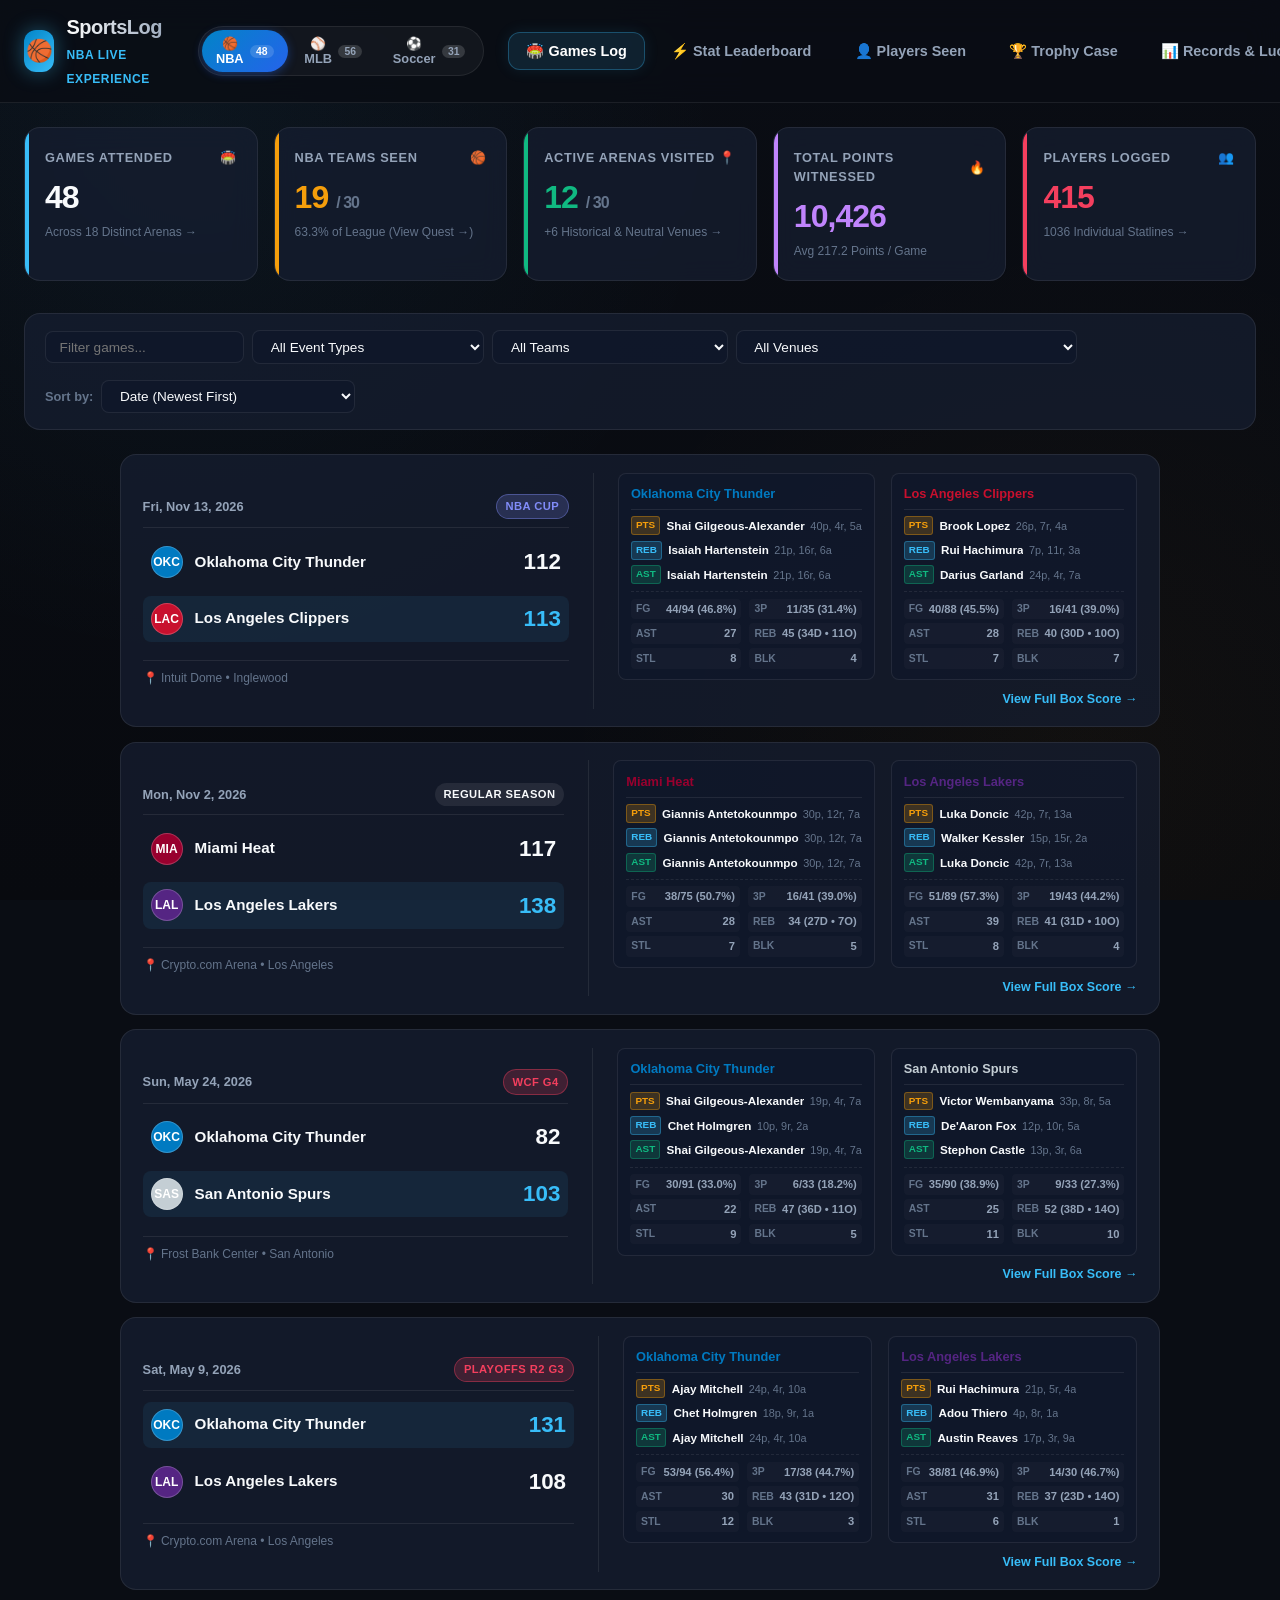
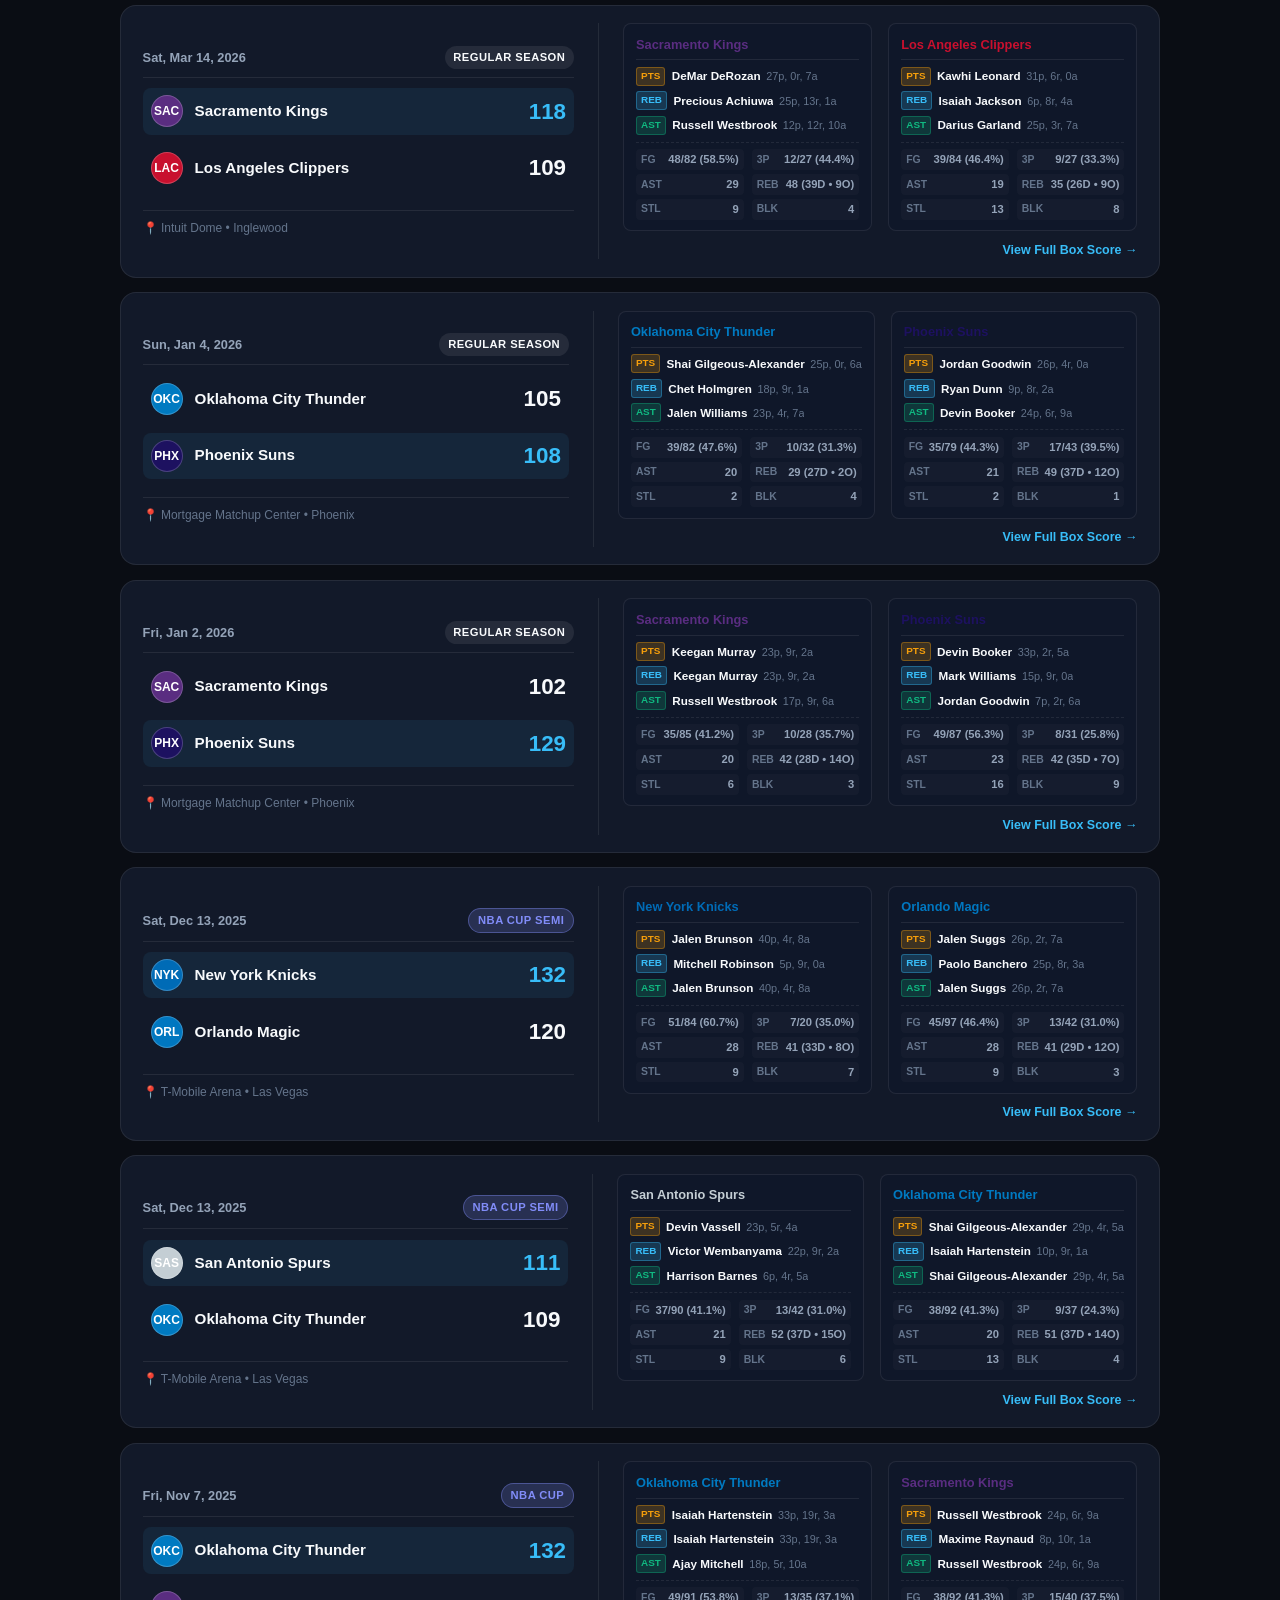
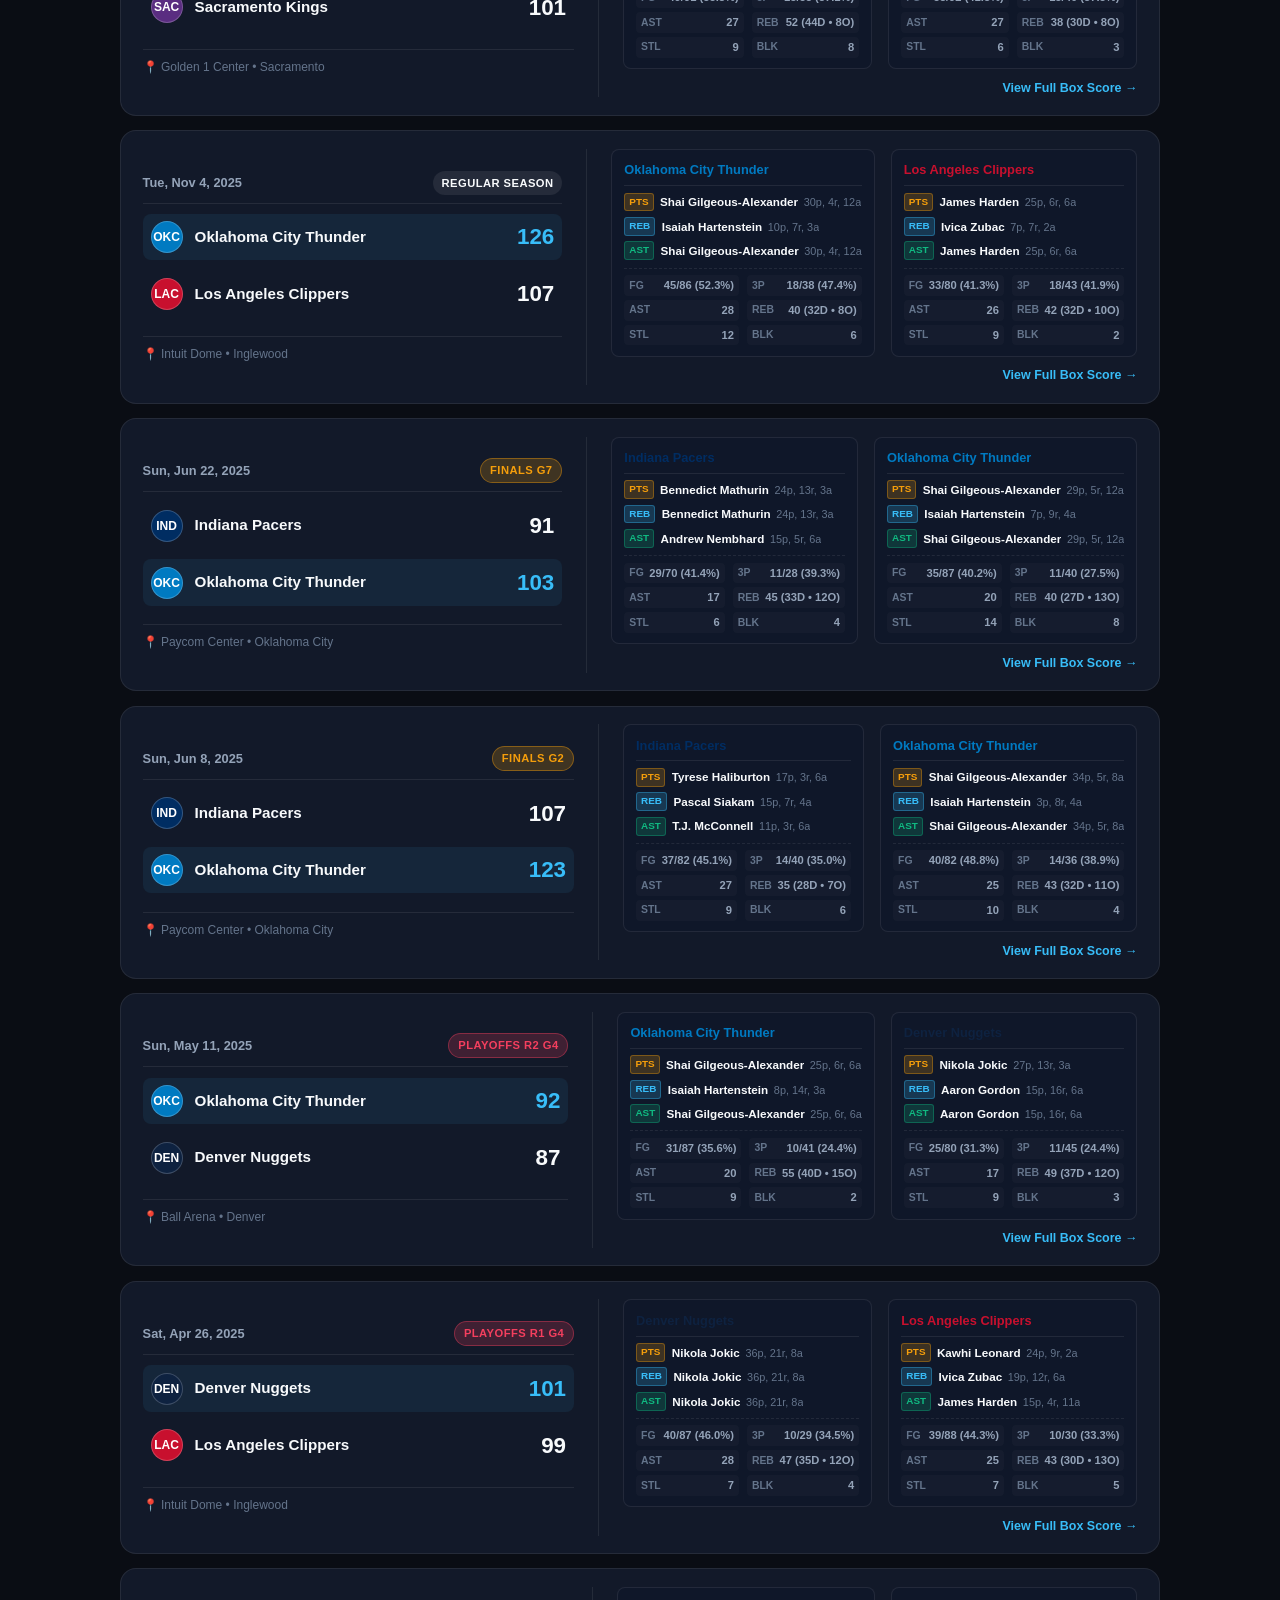
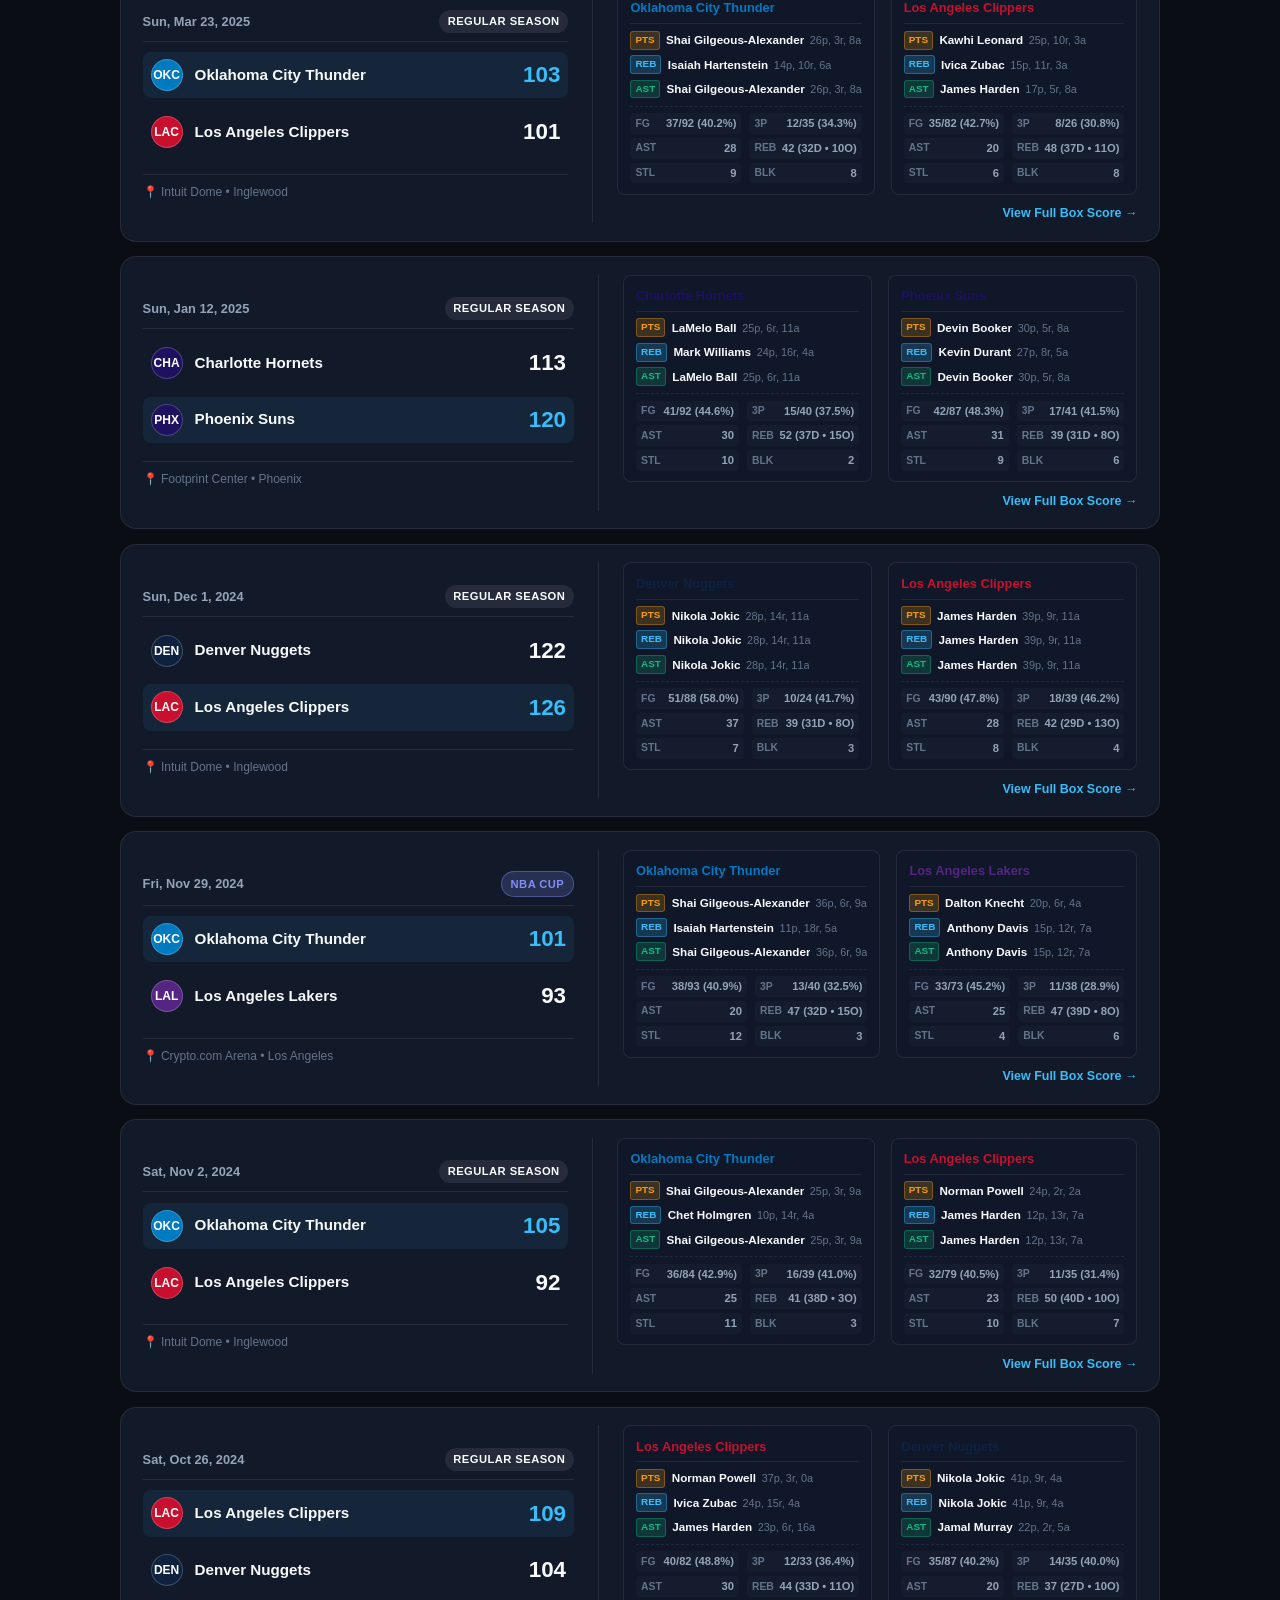
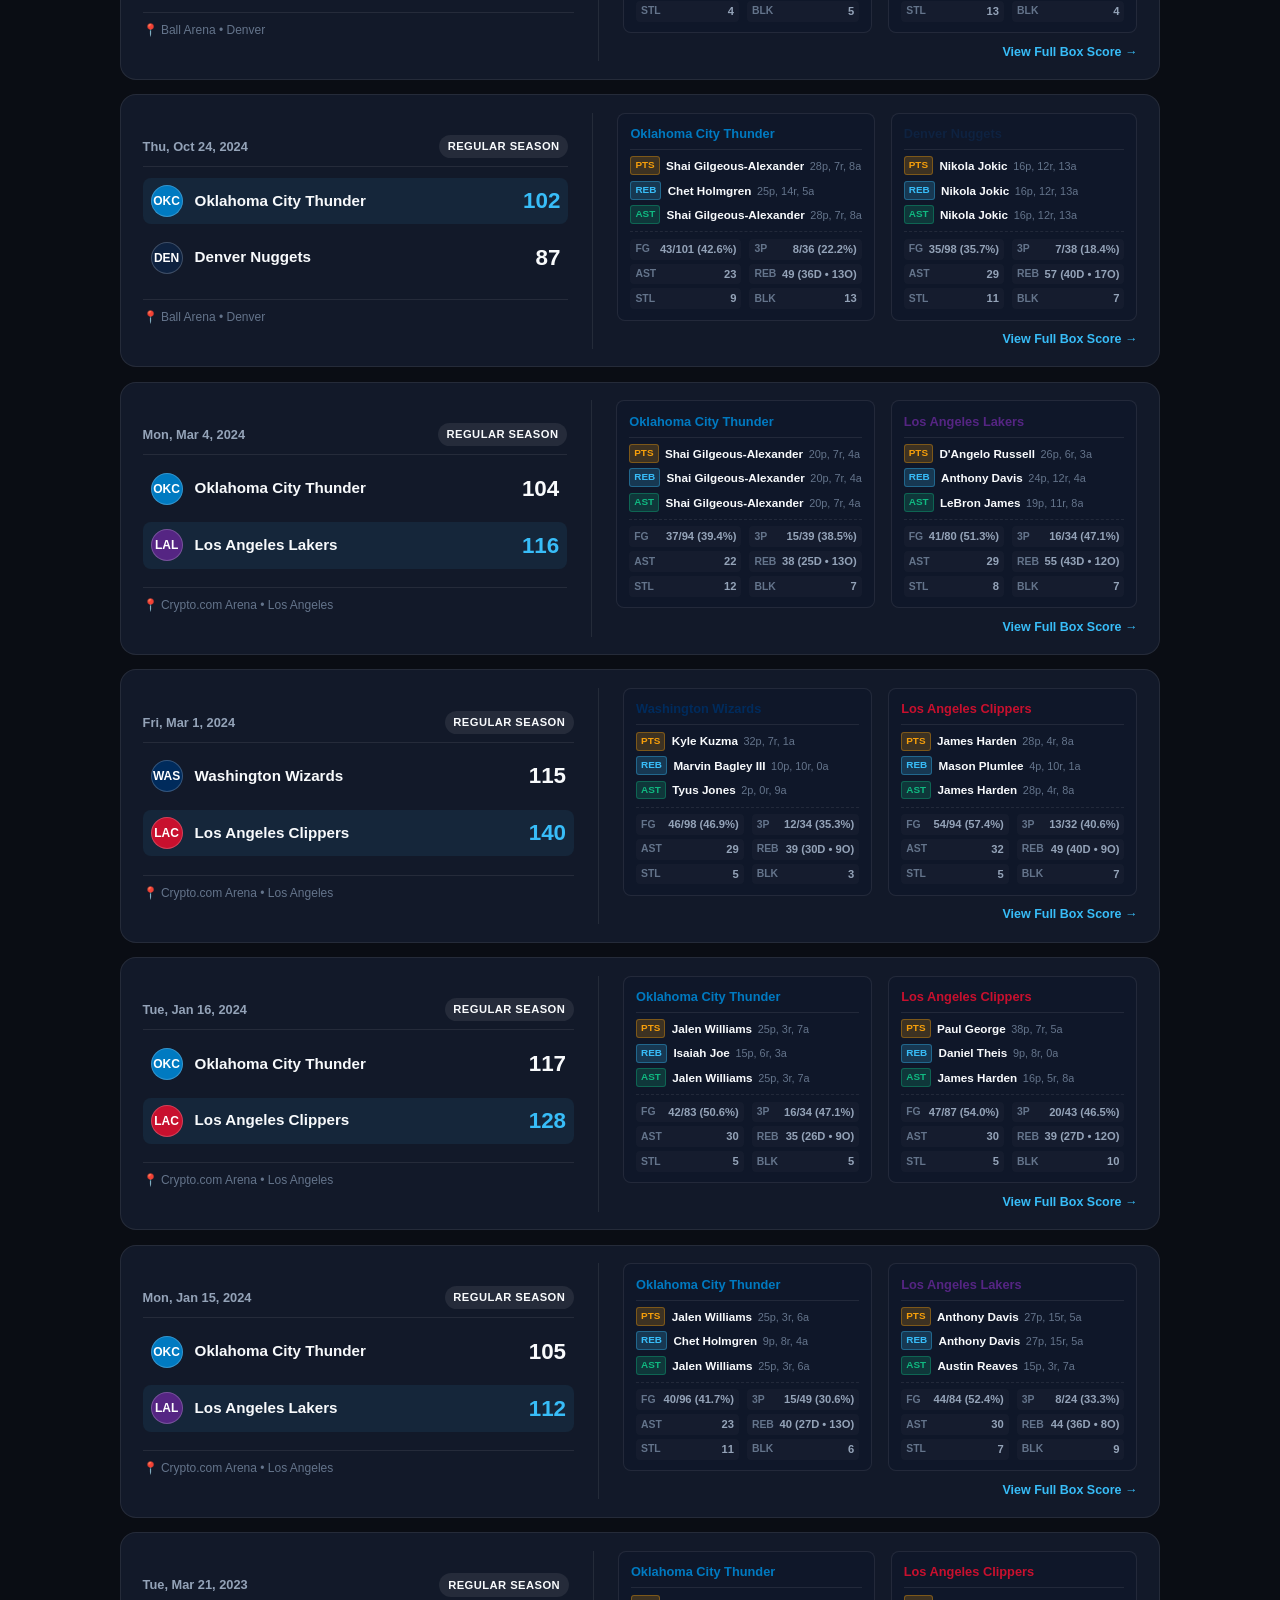
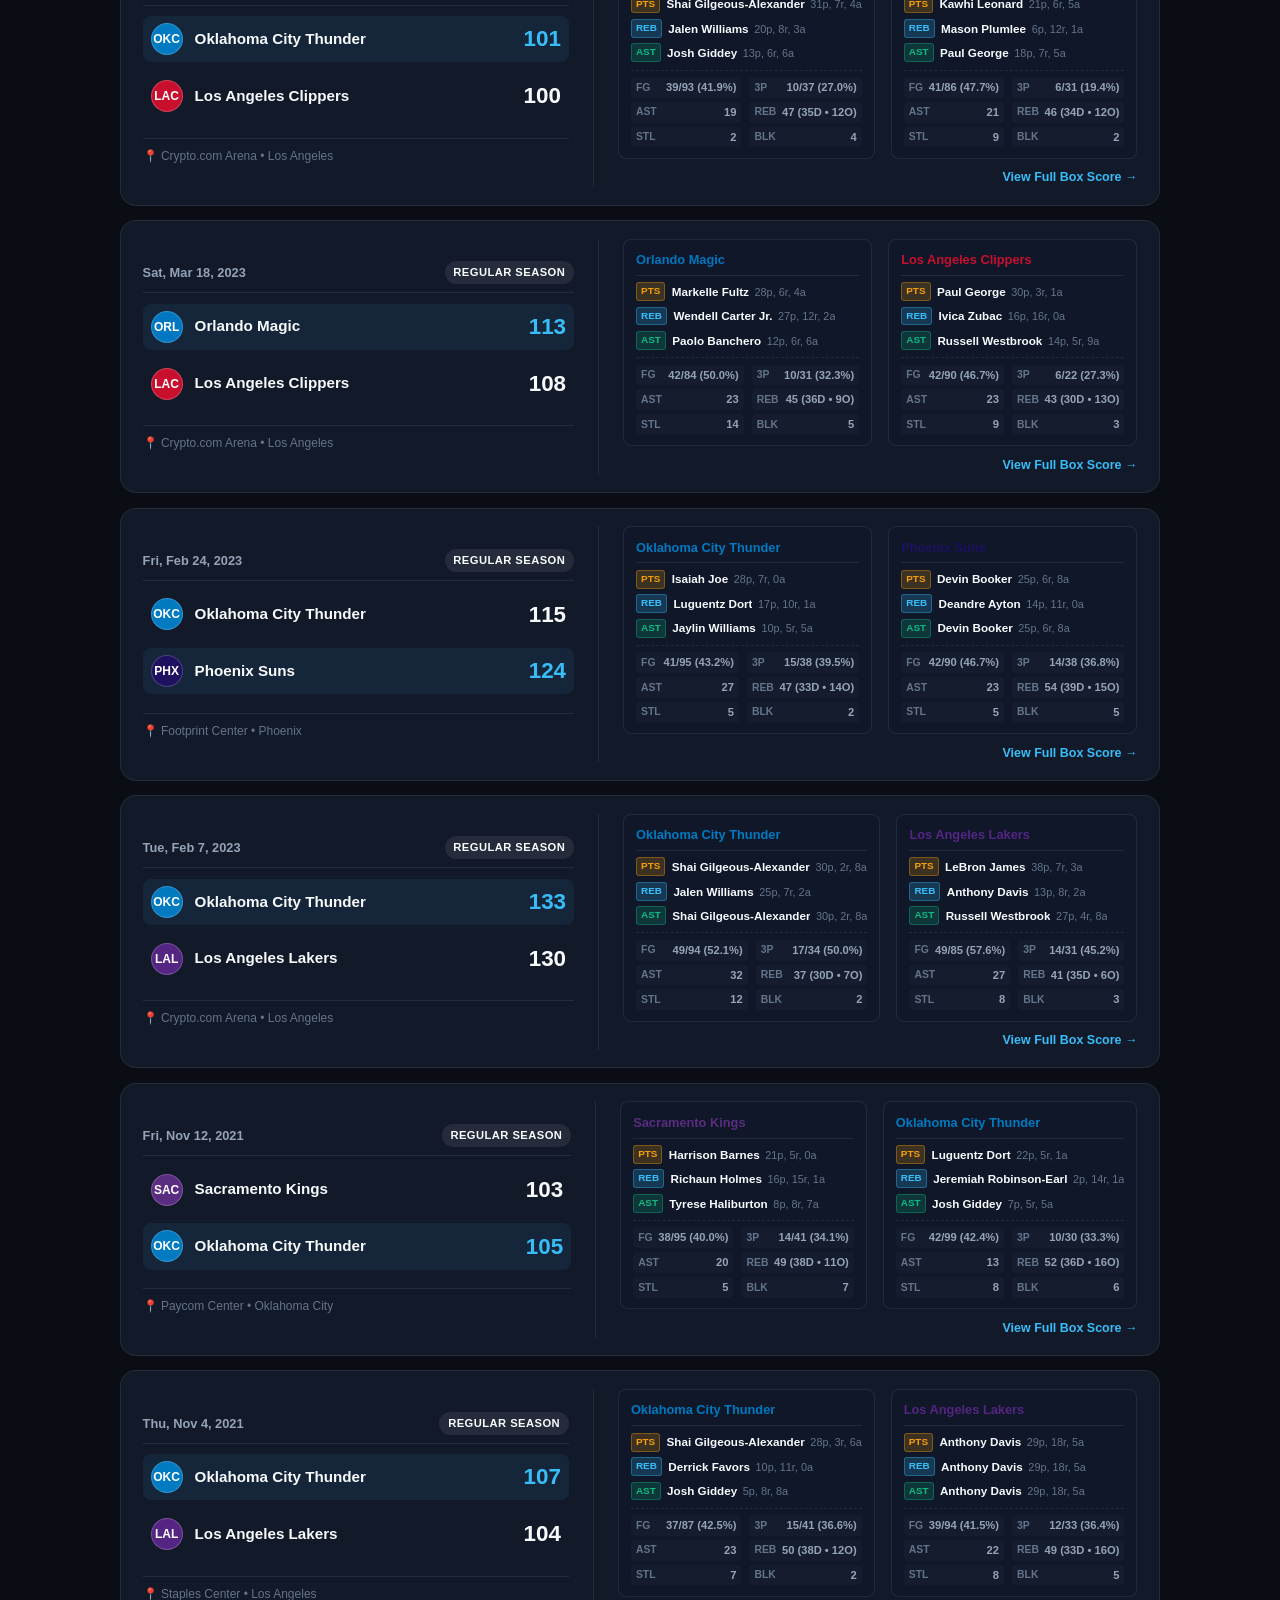
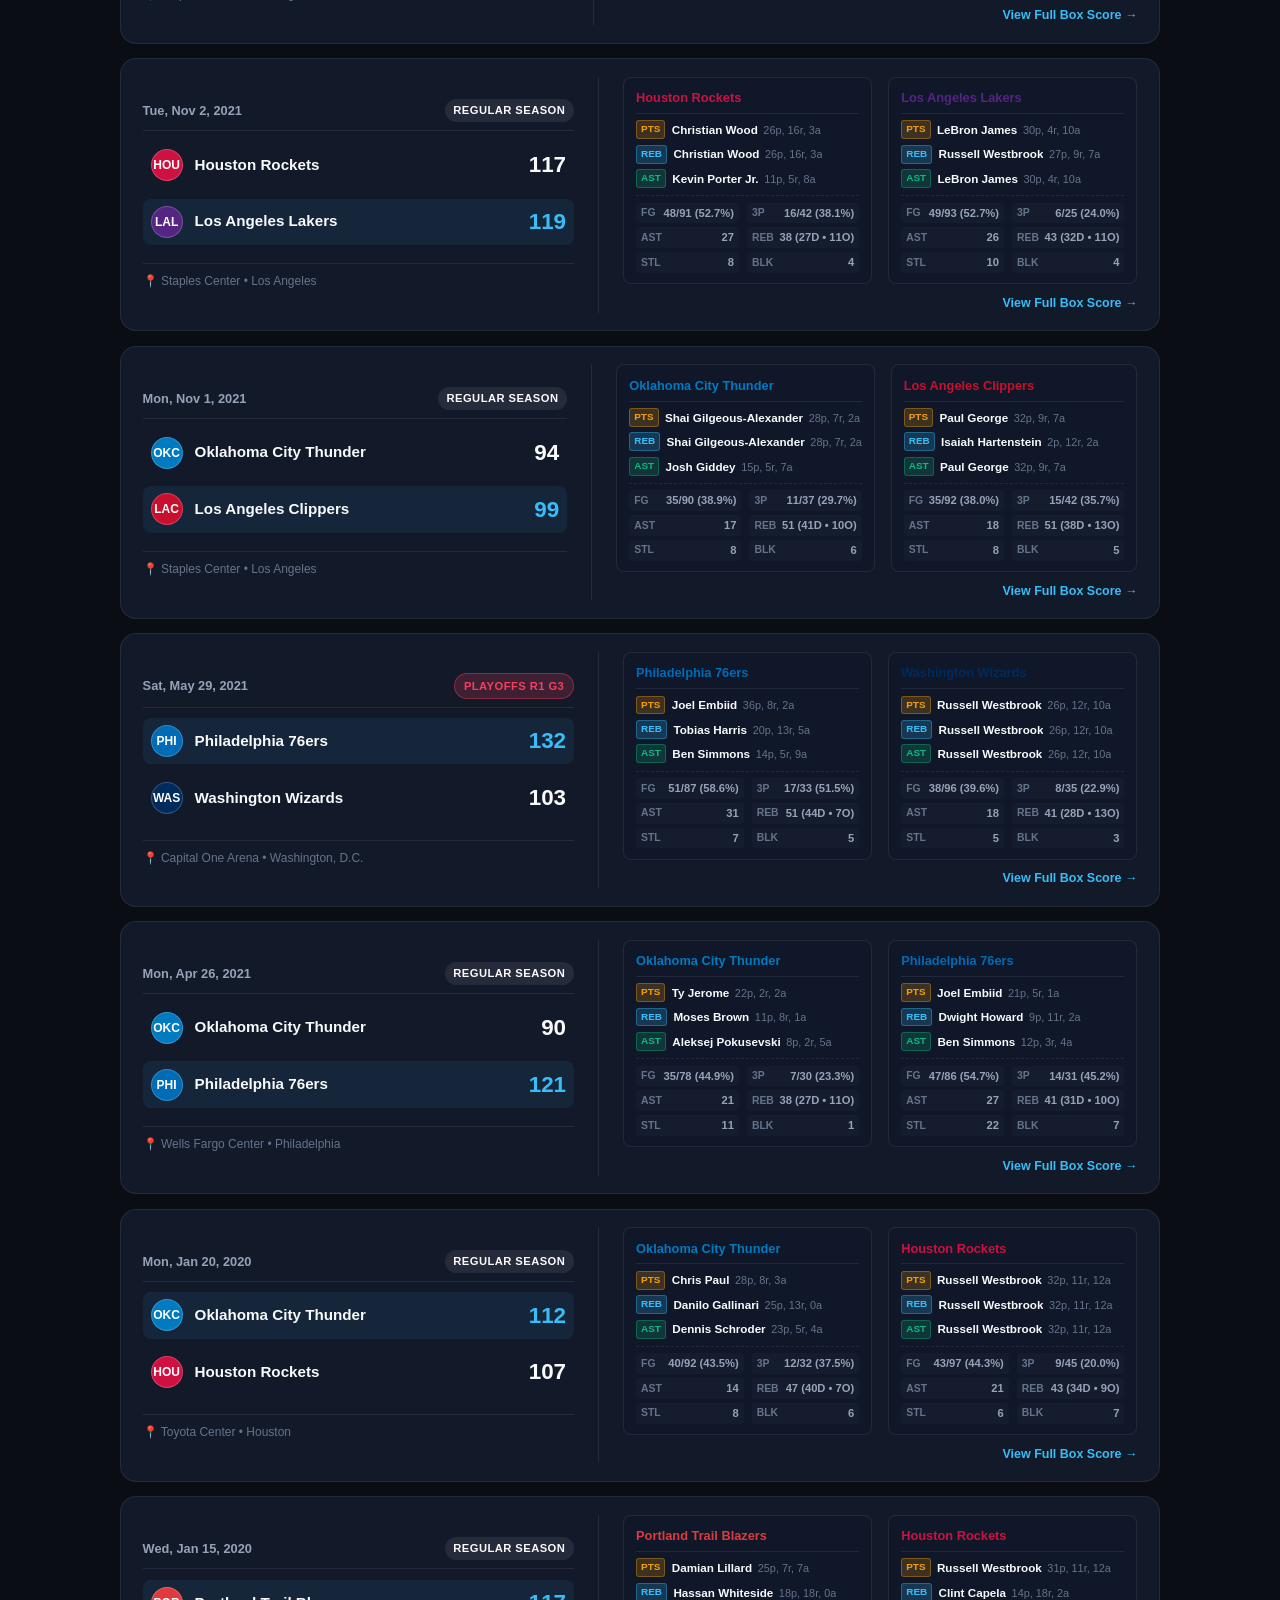
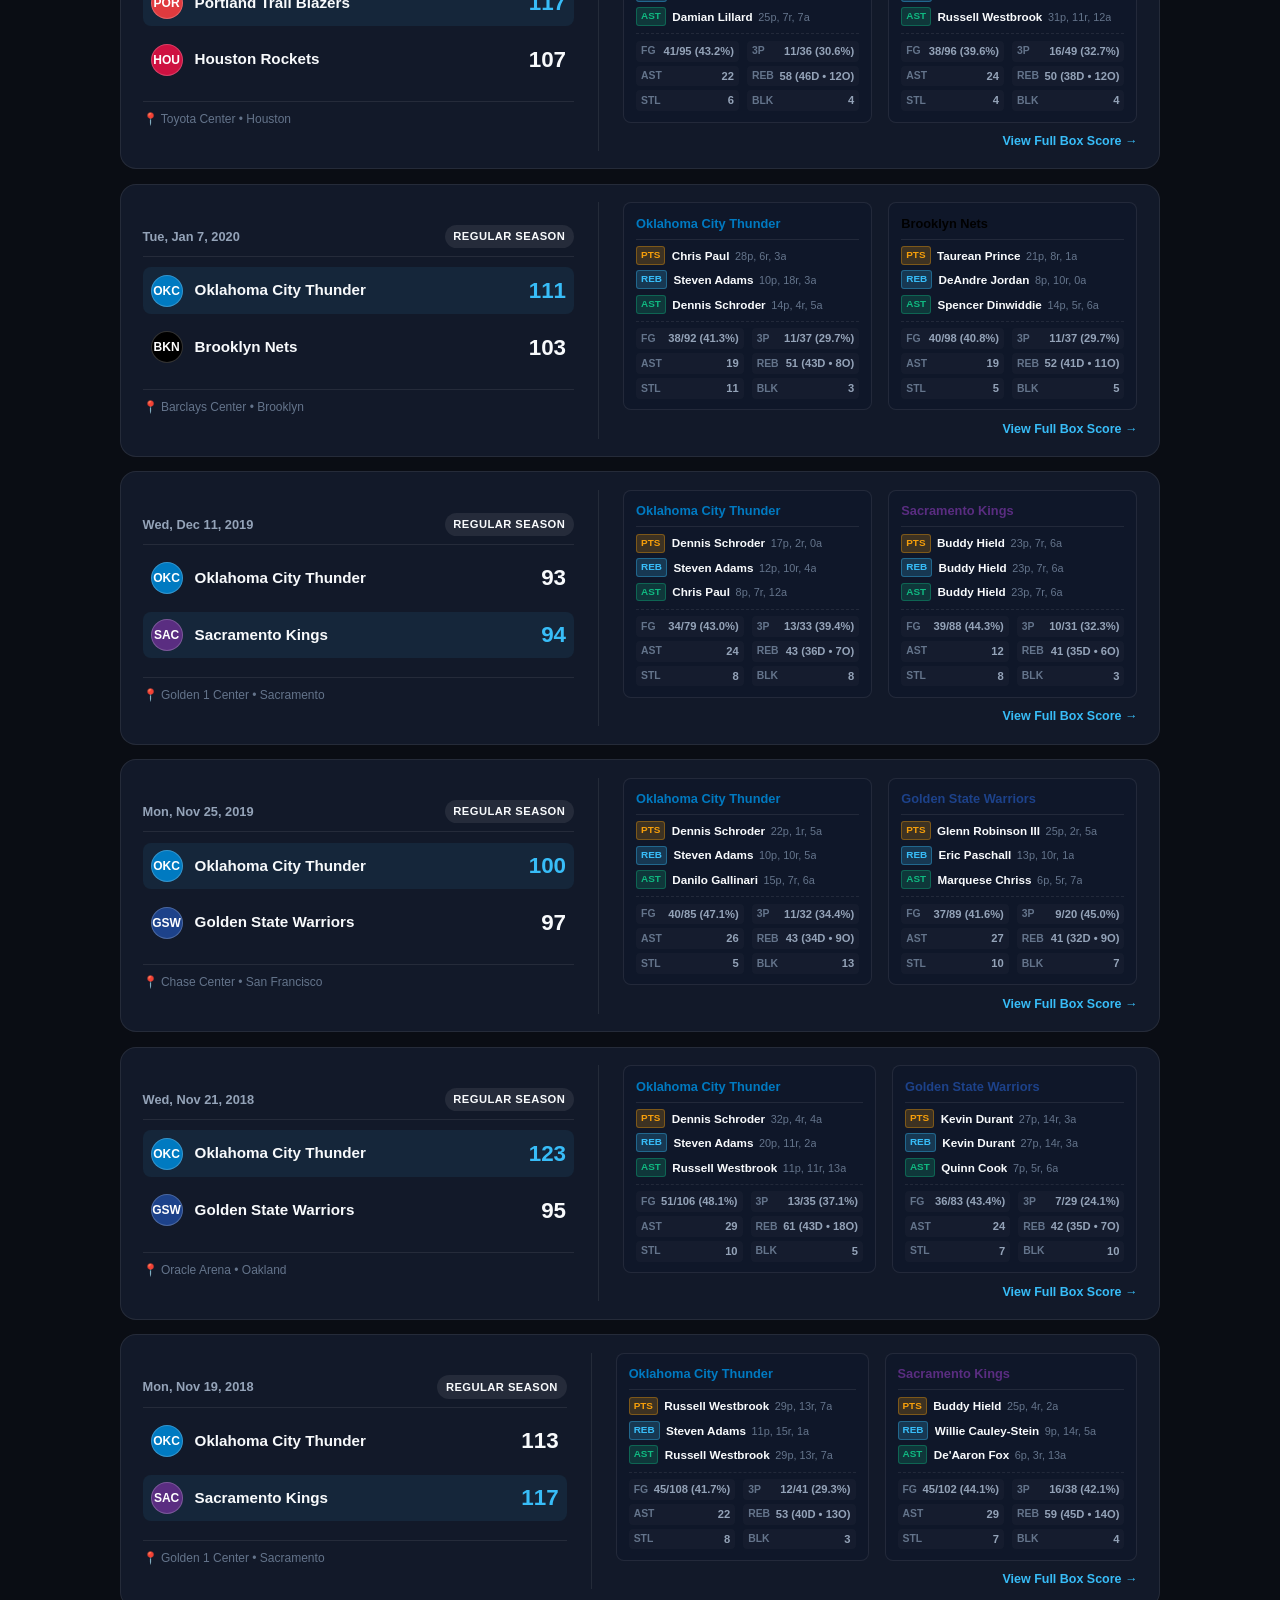
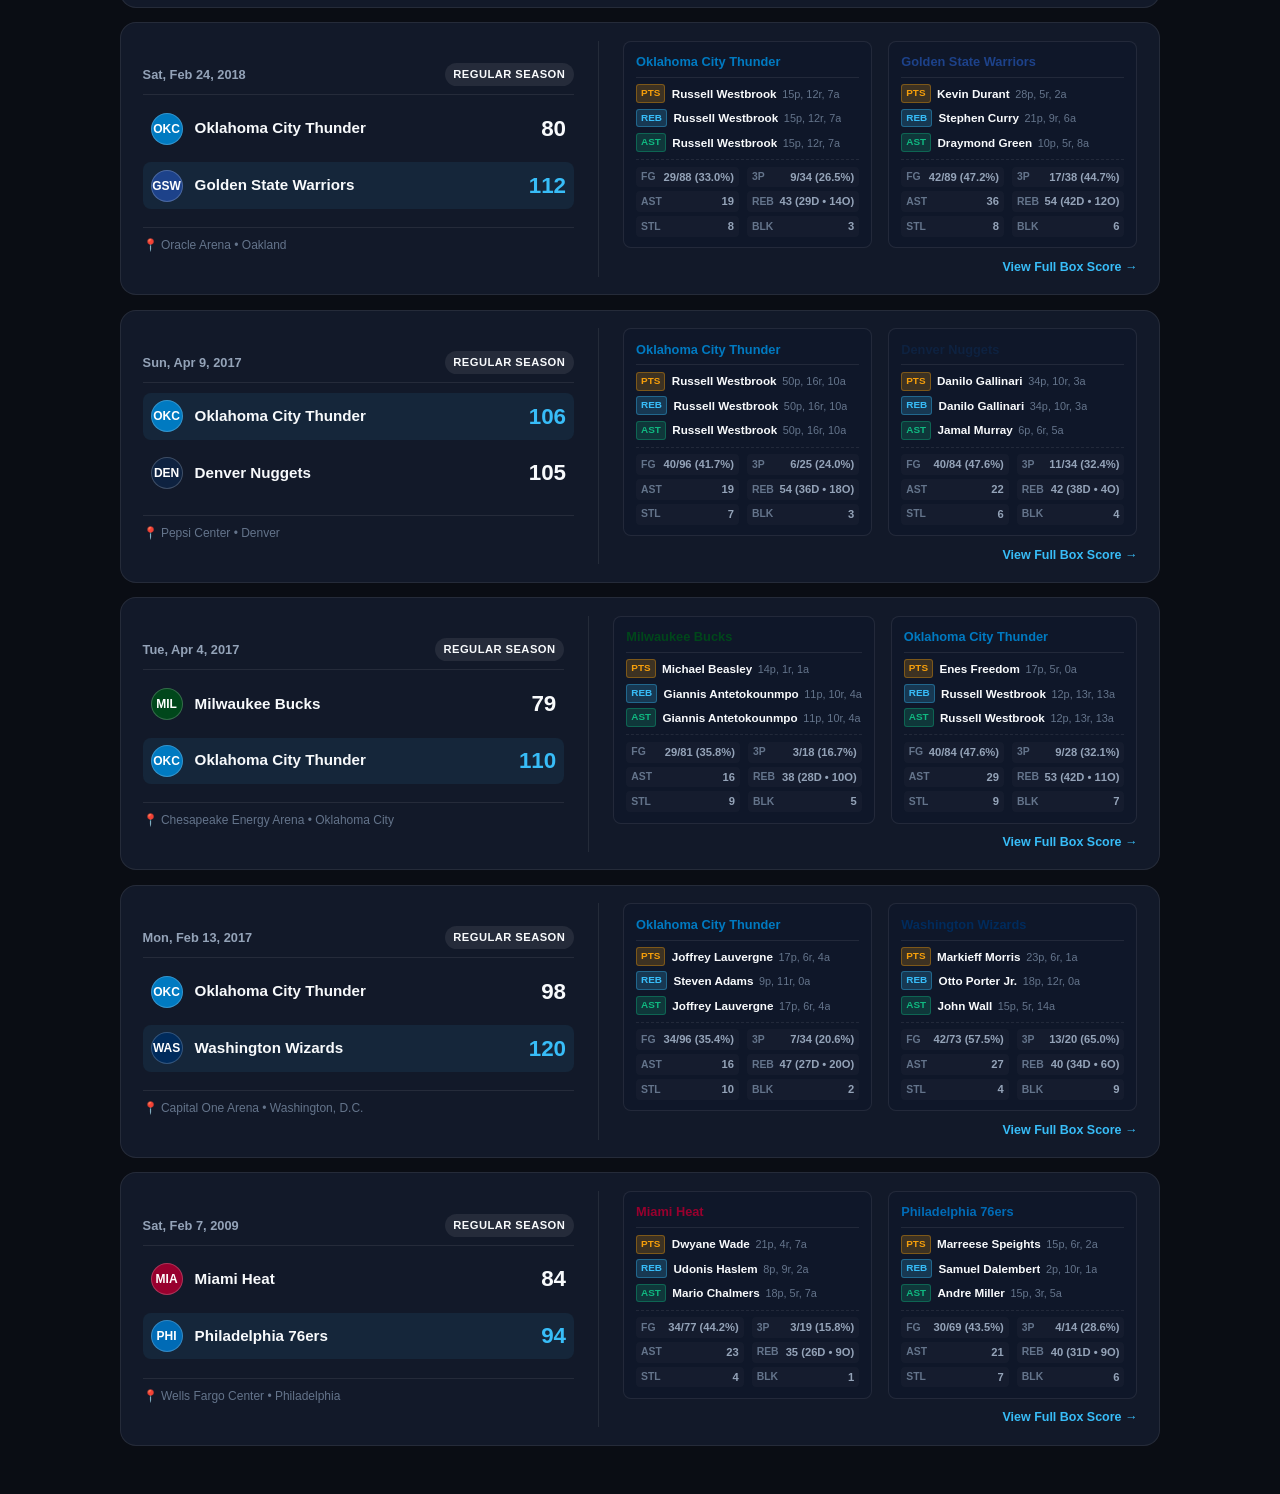
==== commit d5370bda: "Expand MLB Batter and Pitcher column widths to 25% for full name and tags, condense stat columns, an" ====
--- a/web/static/index.html
+++ b/web/static/index.html
@@ -4,7 +4,7 @@
   <meta charset="UTF-8">
   <meta name="viewport" content="width=device-width, initial-scale=1.0">
   <title>SportsLog</title>
-  <link rel="stylesheet" href="./css/app.css?v=8">
+  <link rel="stylesheet" href="./css/app.css?v=13">
   <link rel="icon" href="data:image/svg+xml,<svg xmlns=%22http://www.w3.org/2000/svg%22 viewBox=%220 0 100 100%22><text y=%22.9em%22 font-size=%2290%22>🏀</text></svg>">
 </head>
 <body>
@@ -114,26 +114,29 @@
         </div>
       </div>
 
-      <div class="table-responsive">
+      <div class="table-responsive table-fixed-container" id="perf-table-container">
         <table class="stats-table" id="performances-table">
           <thead>
             <tr>
-              <th class="text-left" onclick="playersComponent.sortPerfBy('NAME')">Player ↕</th>
-              <th onclick="playersComponent.sortPerfBy('DATE')">Date ↕</th>
-              <th onclick="playersComponent.sortPerfBy('TEAM')">Team ↕</th>
-              <th onclick="playersComponent.sortPerfBy('OPP')">Opp ↕</th>
-              <th onclick="playersComponent.sortPerfBy('MINS')">MIN ↕</th>
-              <th onclick="playersComponent.sortPerfBy('PTS')" style="color: var(--accent-cyan);">PTS ↕</th>
-              <th onclick="playersComponent.sortPerfBy('REB')">REB ↕</th>
-              <th onclick="playersComponent.sortPerfBy('AST')">AST ↕</th>
-              <th onclick="playersComponent.sortPerfBy('STL')">STL ↕</th>
-              <th onclick="playersComponent.sortPerfBy('BLK')">BLK ↕</th>
-              <th onclick="playersComponent.sortPerfBy('3PM')">3PM ↕</th>
-              <th onclick="playersComponent.sortPerfBy('3PA')">3PA ↕</th>
-              <th onclick="playersComponent.sortPerfBy('FG%')">FG% ↕</th>
-              <th onclick="playersComponent.sortPerfBy('FTM')">FTM ↕</th>
-              <th onclick="playersComponent.sortPerfBy('TO')">TO ↕</th>
-              <th onclick="playersComponent.sortPerfBy('GAME_SCORE')" style="color: var(--accent-gold);">GameScore ↕</th>
+              <th class="text-left" style="width: 21.8%;" onclick="playersComponent.sortPerfBy('NAME')">Player ↕</th>
+              <th style="width: 7.3%;" onclick="playersComponent.sortPerfBy('DATE')">Date ↕</th>
+              <th style="width: 3.8%;" onclick="playersComponent.sortPerfBy('TEAM')">Team ↕</th>
+              <th style="width: 3.8%;" onclick="playersComponent.sortPerfBy('OPP')">Opp ↕</th>
+              <th style="width: 3.5%;" onclick="playersComponent.sortPerfBy('MINS')">MIN ↕</th>
+              <th style="width: 4%; color: var(--accent-cyan);" onclick="playersComponent.sortPerfBy('PTS')">PTS ↕</th>
+              <th style="width: 3.5%;" onclick="playersComponent.sortPerfBy('REB')">REB ↕</th>
+              <th style="width: 3.5%;" onclick="playersComponent.sortPerfBy('AST')">AST ↕</th>
+              <th style="width: 3.2%;" onclick="playersComponent.sortPerfBy('STL')">STL ↕</th>
+              <th style="width: 3.2%;" onclick="playersComponent.sortPerfBy('BLK')">BLK ↕</th>
+              <th style="width: 5.4%;" onclick="playersComponent.sortPerfBy('FG')" title="Field Goals (FGM-FGA)">FG ↕</th>
+              <th style="width: 4.6%;" onclick="playersComponent.sortPerfBy('FG%')">FG% ↕</th>
+              <th style="width: 4.6%;" onclick="playersComponent.sortPerfBy('3P')" title="3-Pointers (3PM-3PA)">3P ↕</th>
+              <th style="width: 4.6%;" onclick="playersComponent.sortPerfBy('3P%')">3P% ↕</th>
+              <th style="width: 4.6%;" onclick="playersComponent.sortPerfBy('FT')" title="Free Throws (FTM-FTA)">FT ↕</th>
+              <th style="width: 4.6%;" onclick="playersComponent.sortPerfBy('FT%')">FT% ↕</th>
+              <th style="width: 3.2%;" onclick="playersComponent.sortPerfBy('TO')">TO ↕</th>
+              <th style="width: 3.2%;" onclick="playersComponent.sortPerfBy('PF')">PF ↕</th>
+              <th style="width: 4.2%; color: var(--accent-gold);" onclick="playersComponent.sortPerfBy('GAME_SCORE')" title="GameScore">GS ↕</th>
             </tr>
           </thead>
           <tbody id="performances-tbody">
@@ -158,8 +161,8 @@
           <input type="text" class="input-filter" id="player-agg-search" placeholder="Search player name or team..." oninput="playersComponent.renderAggregates()">
           <select class="select-filter" id="player-caliber-filter" onchange="playersComponent.renderAggregates()">
             <option value="ALL">All Players Seen</option>
-            <option value="MVP">🏆 League MVPs Only</option>
-            <option value="ALL_STAR">⭐ All-Stars & All-NBA</option>
+            <option value="MVP">League MVPs Only</option>
+            <option value="ALL_STAR">All-Stars & All-NBA</option>
           </select>
           <select class="select-filter" id="player-min-games" onchange="playersComponent.renderAggregates()">
             <option value="1" selected>All Games (1+ Game)</option>
@@ -297,10 +300,10 @@
   </div>
 
   <!-- Application Scripts -->
-  <script src="./js/games.js?v=8"></script>
-  <script src="./js/players.js?v=8"></script>
-  <script src="./js/trophy.js?v=8"></script>
-  <script src="./js/records.js?v=8"></script>
-  <script src="./js/app.js?v=8"></script>
+  <script src="./js/games.js?v=13"></script>
+  <script src="./js/players.js?v=13"></script>
+  <script src="./js/trophy.js?v=13"></script>
+  <script src="./js/records.js?v=13"></script>
+  <script src="./js/app.js?v=13"></script>
 </body>
 </html>
--- a/web/static/css/app.css
+++ b/web/static/css/app.css
@@ -636,6 +636,54 @@
   background: rgba(15, 23, 42, 0.5);
 }
 
+/* Fixed Width Stat Leaderboard Container & Table */
+.table-fixed-container {
+  width: 100%;
+  overflow-x: hidden;
+}
+
+@media (max-width: 900px) {
+  .table-fixed-container {
+    overflow-x: auto;
+  }
+}
+
+#performances-table {
+  width: 100%;
+  table-layout: fixed;
+}
+
+#performances-table th,
+#performances-table td {
+  padding: 0.45rem 0.15rem;
+  font-size: 0.77rem;
+  white-space: nowrap;
+  letter-spacing: -0.015em;
+  overflow: hidden;
+  text-overflow: ellipsis;
+}
+
+#performances-table th:first-child,
+#performances-table td:first-child {
+  padding-left: 0.35rem;
+  padding-right: 0.05rem;
+  white-space: nowrap;
+}
+
+#performances-table .player-link {
+  white-space: nowrap;
+}
+
+#performances-table .caliber-badge {
+  margin-left: 3px;
+  padding: 1px 4px;
+}
+
+#performances-table .td-badge {
+  margin-left: 2px;
+  padding: 1px 3px;
+}
+
 table.stats-table {
   width: 100%;
   border-collapse: collapse;
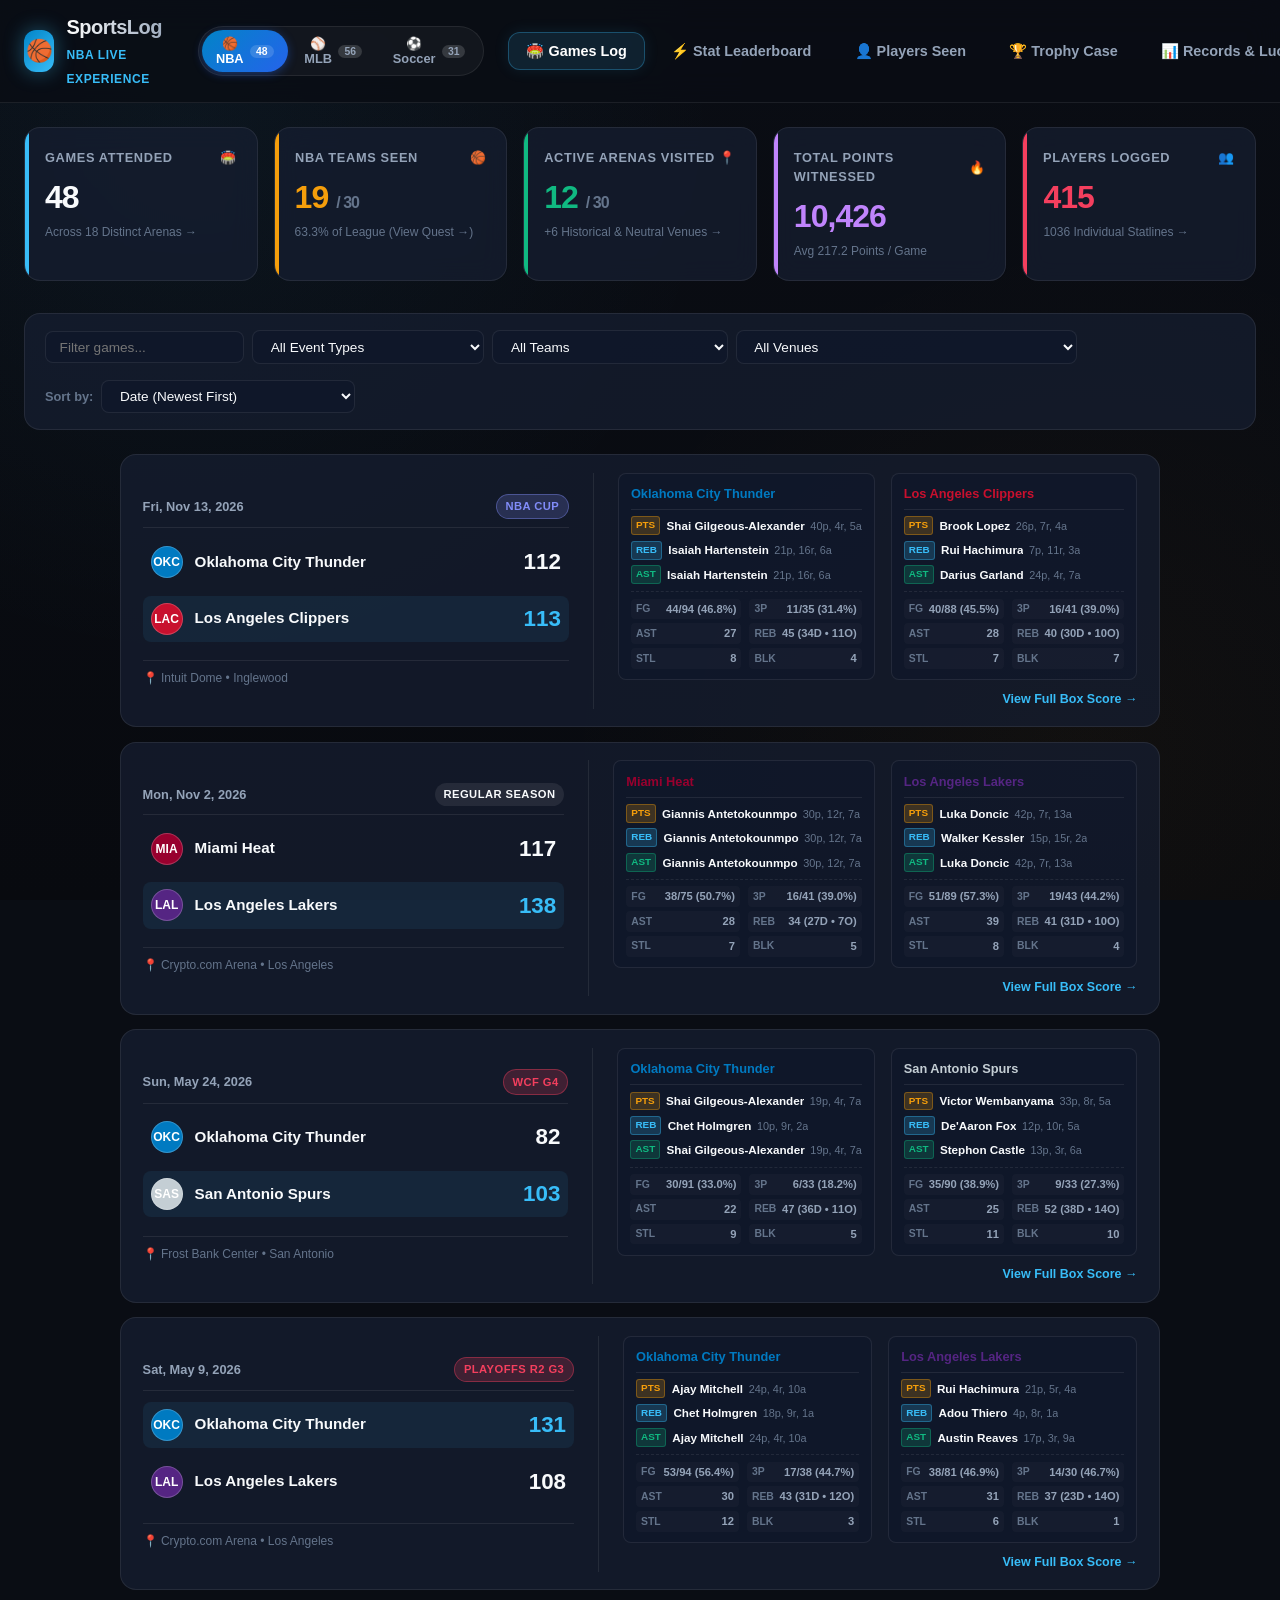
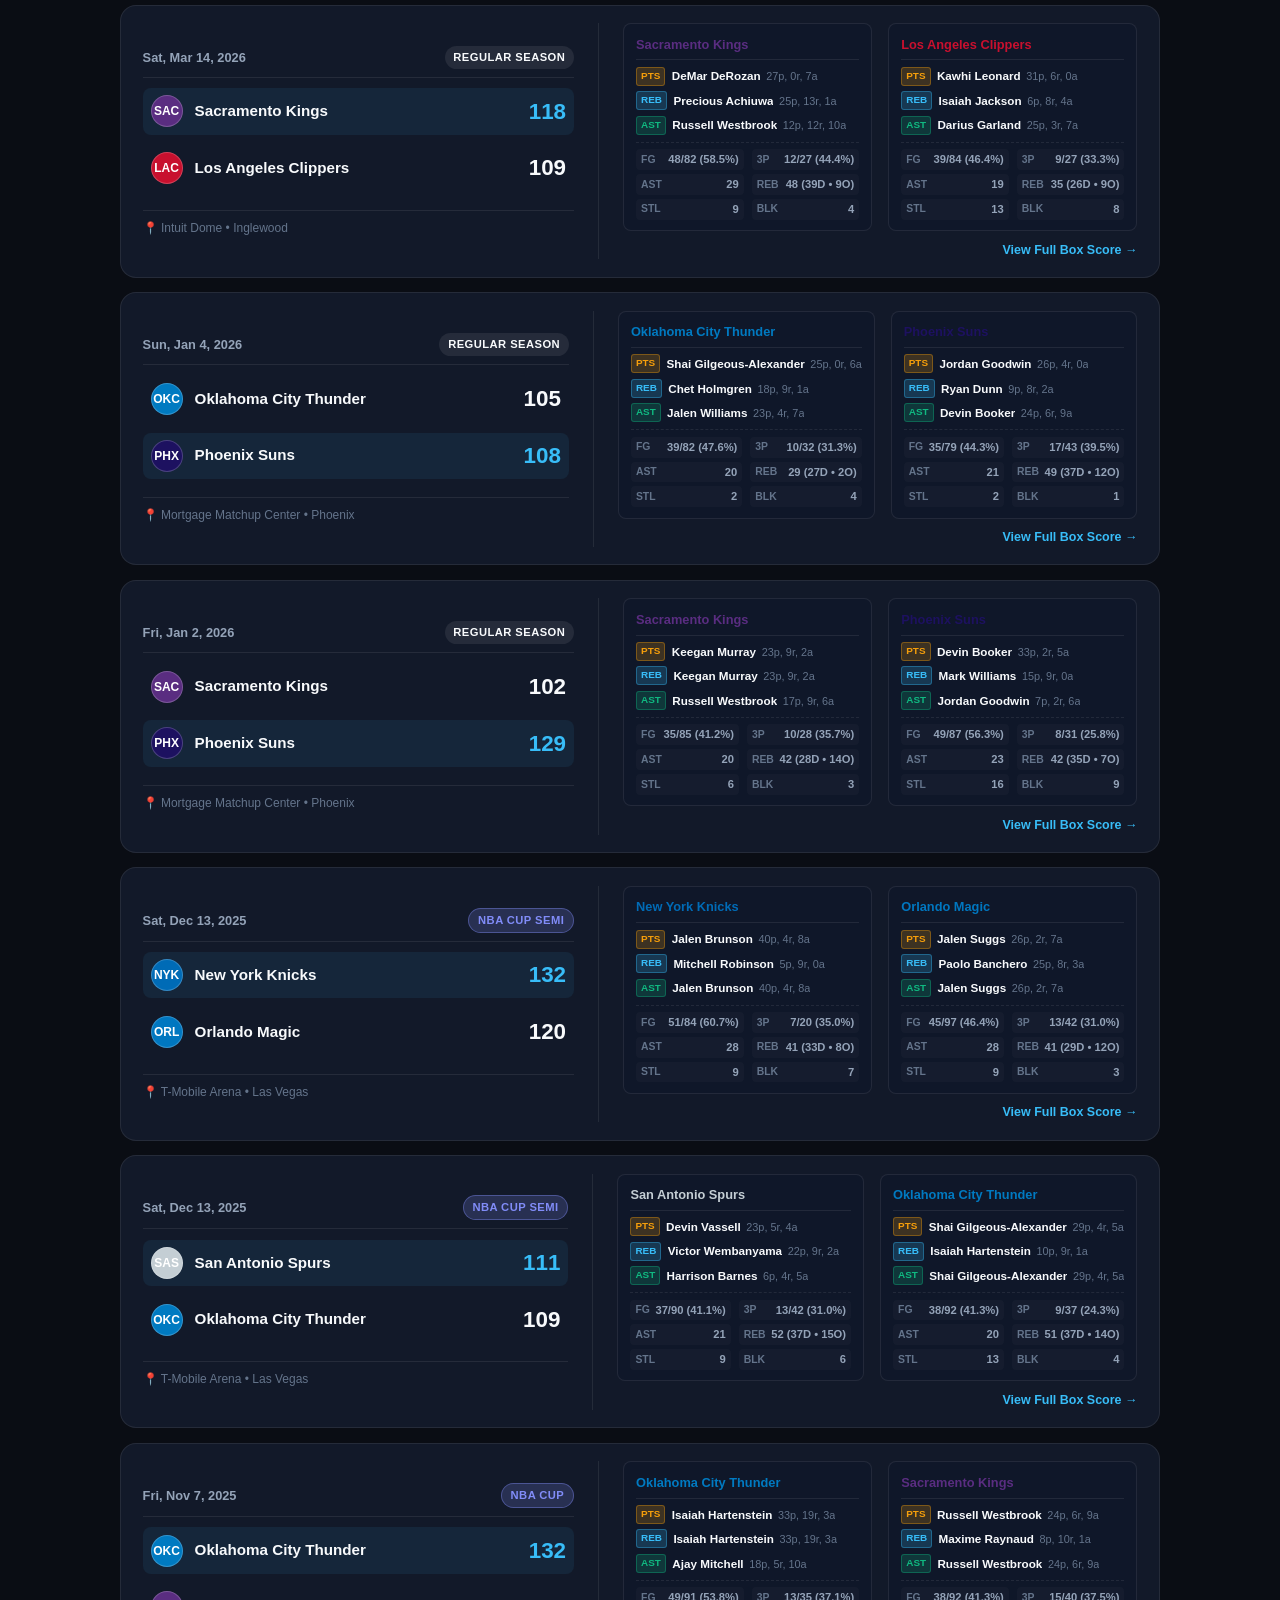
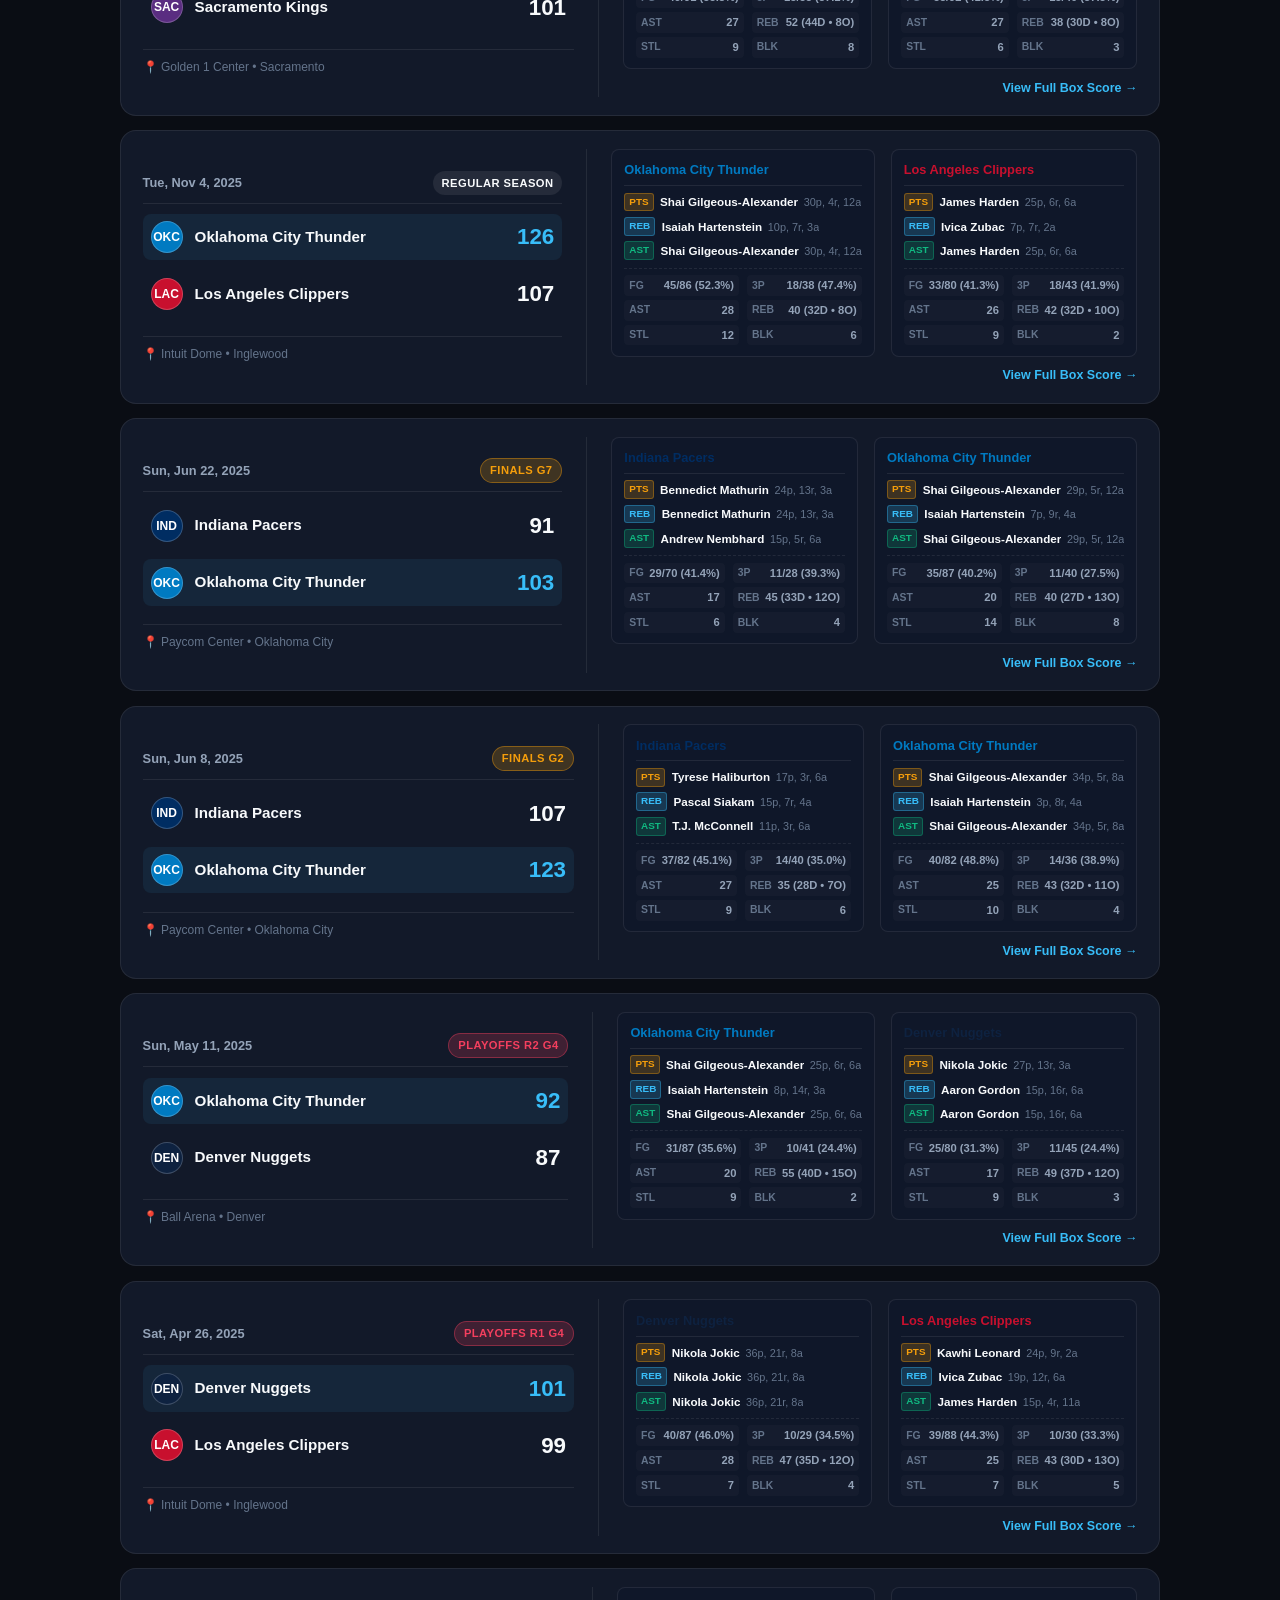
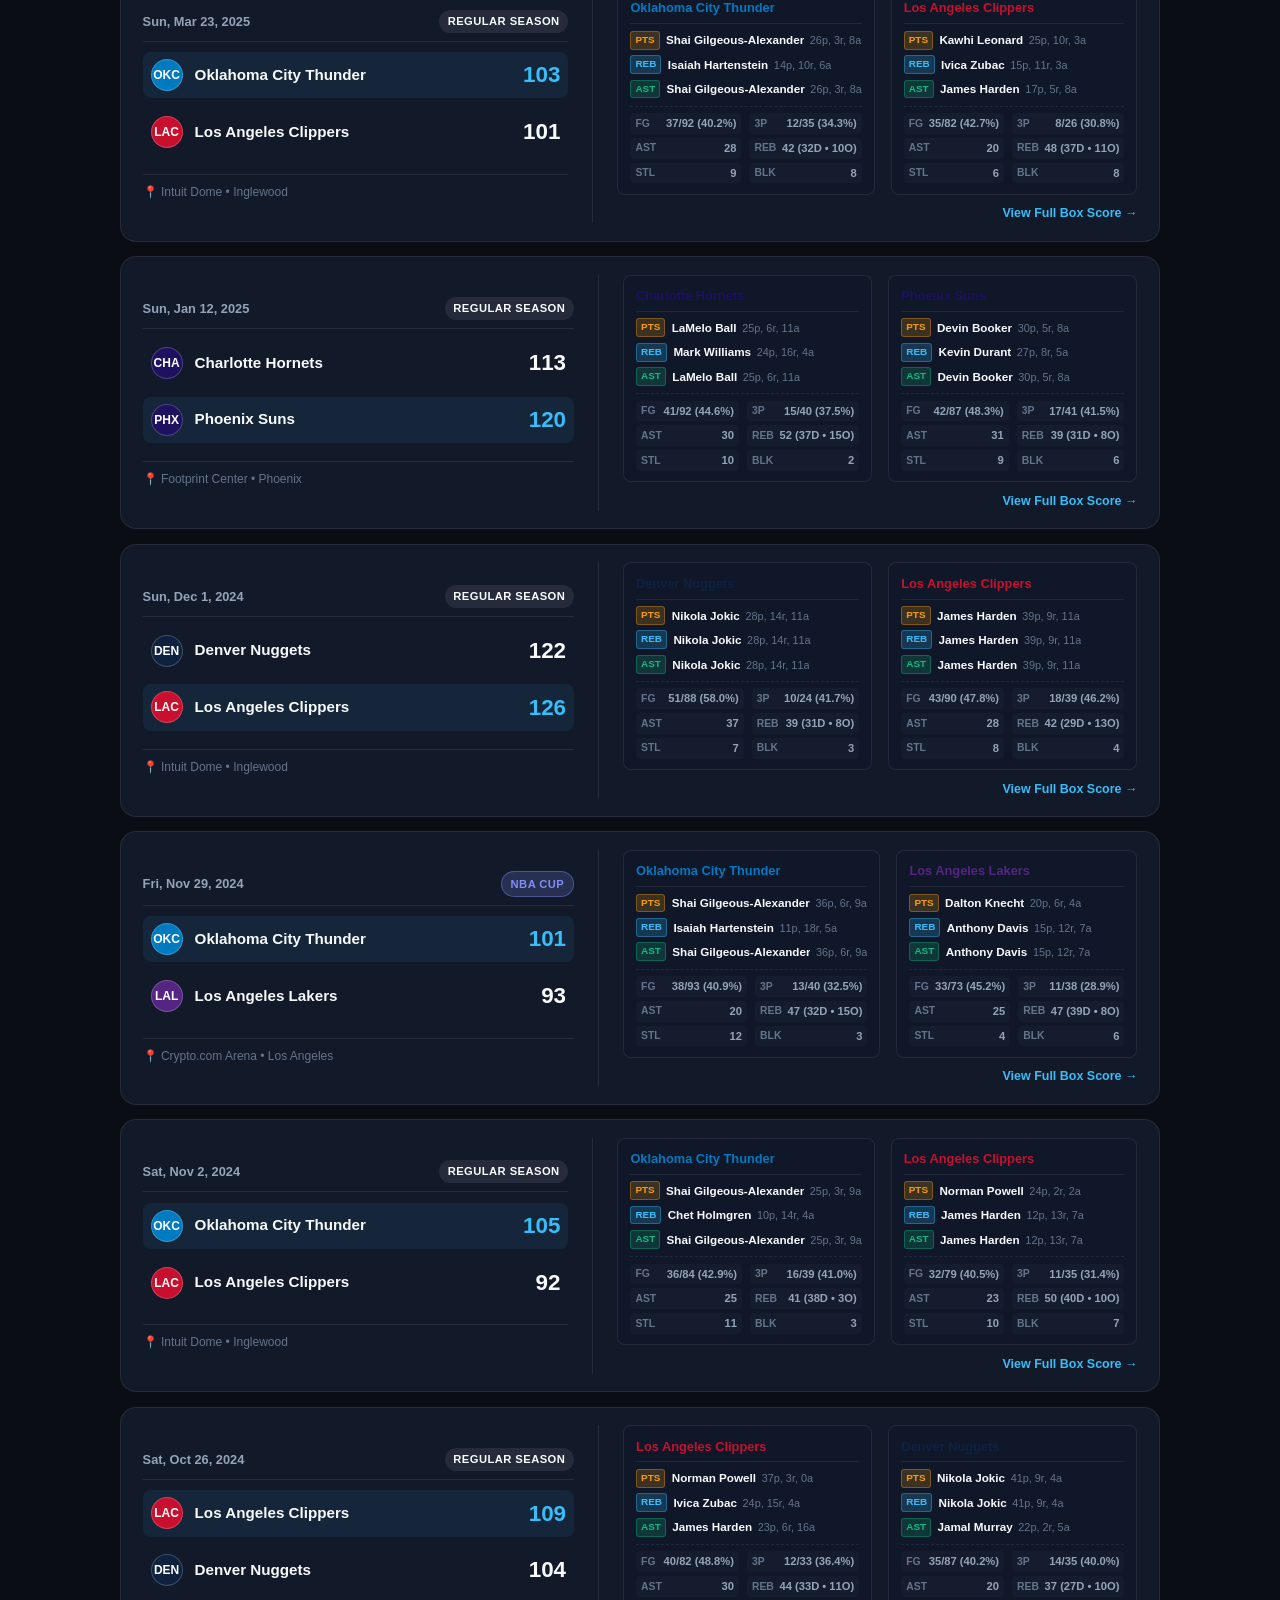
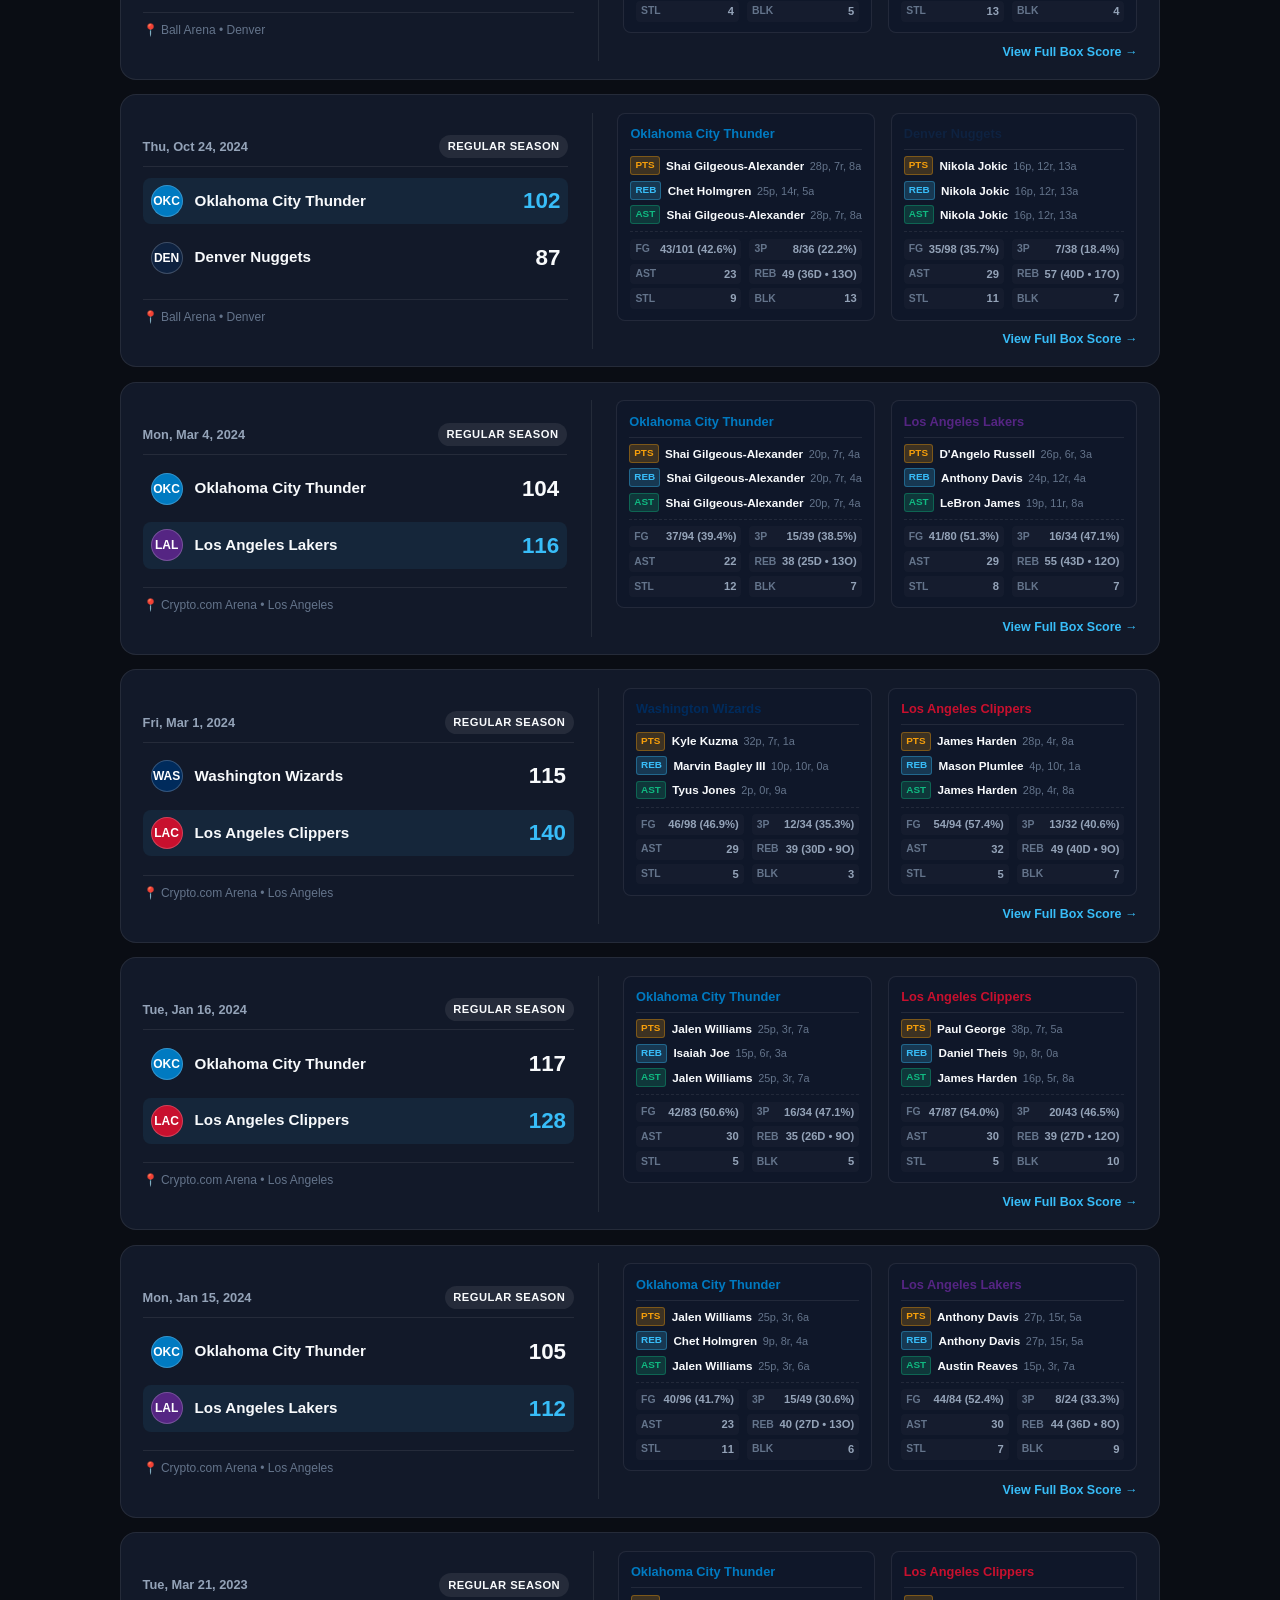
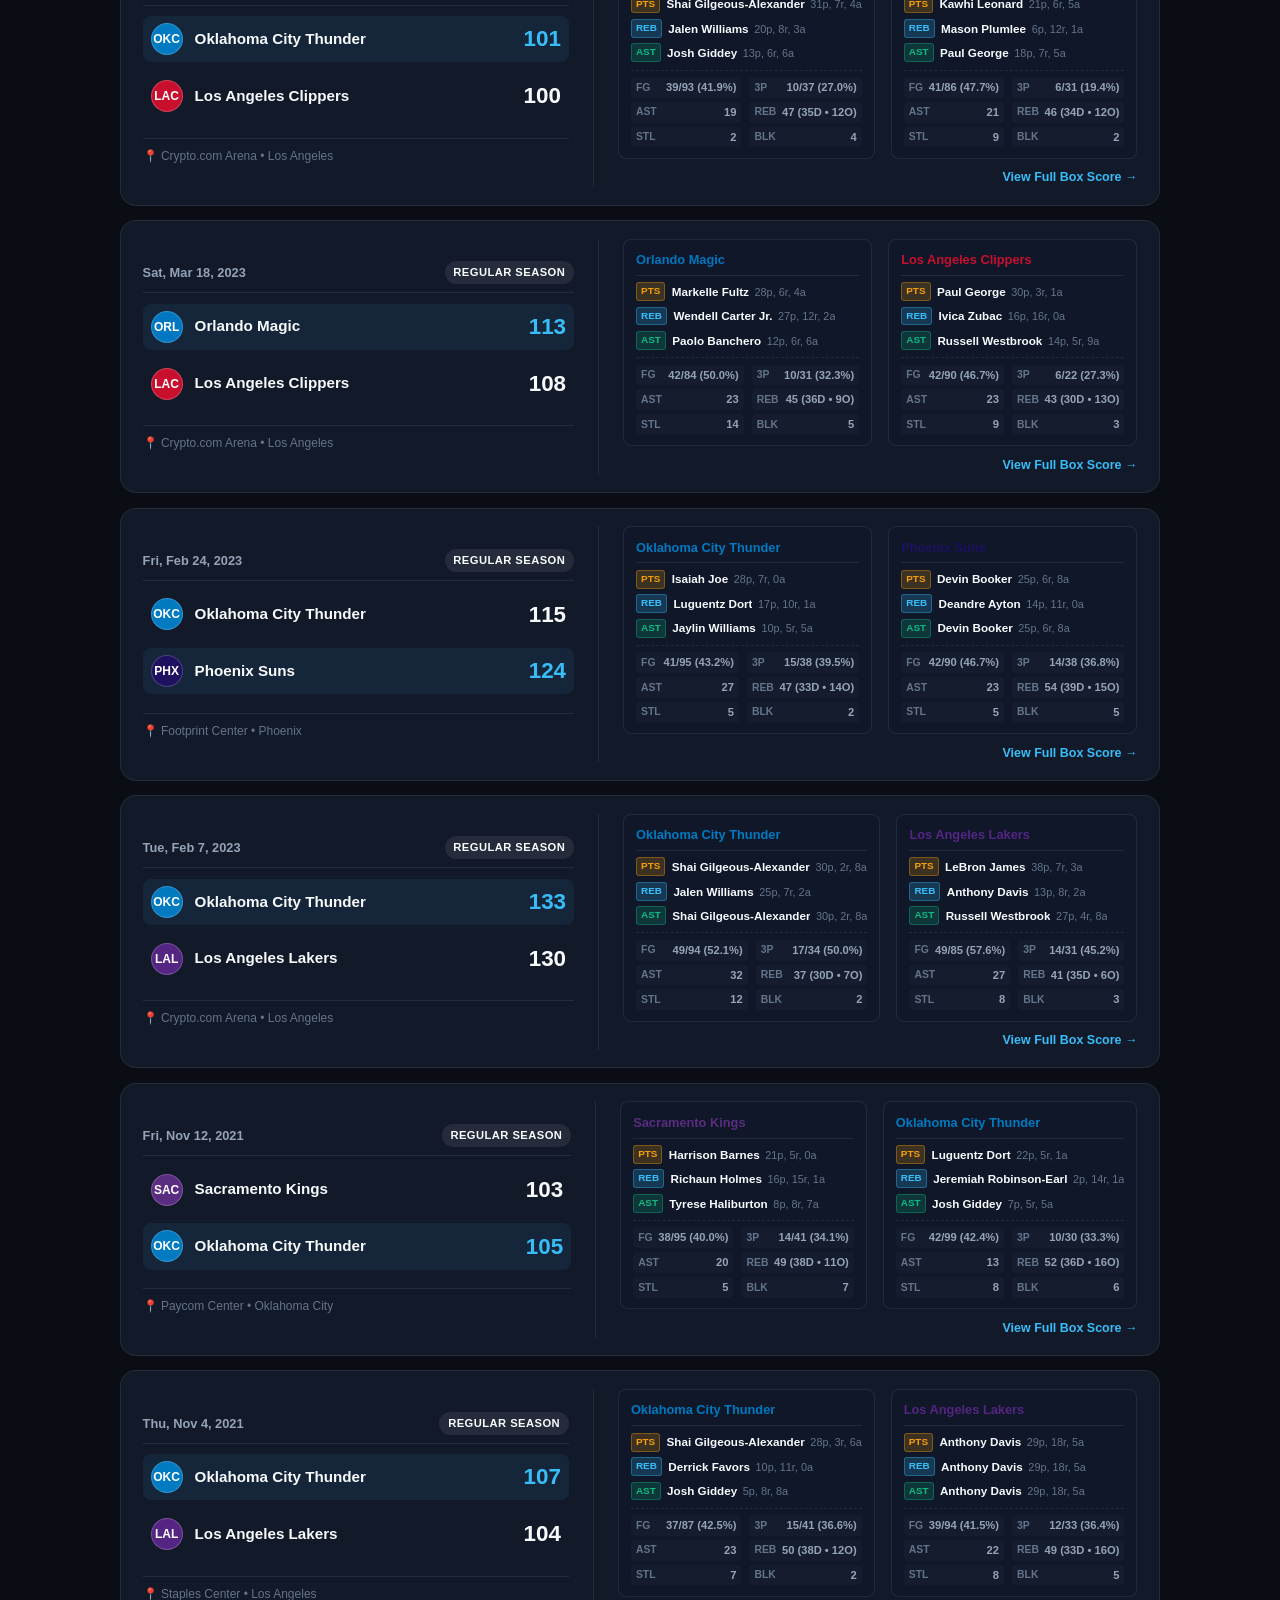
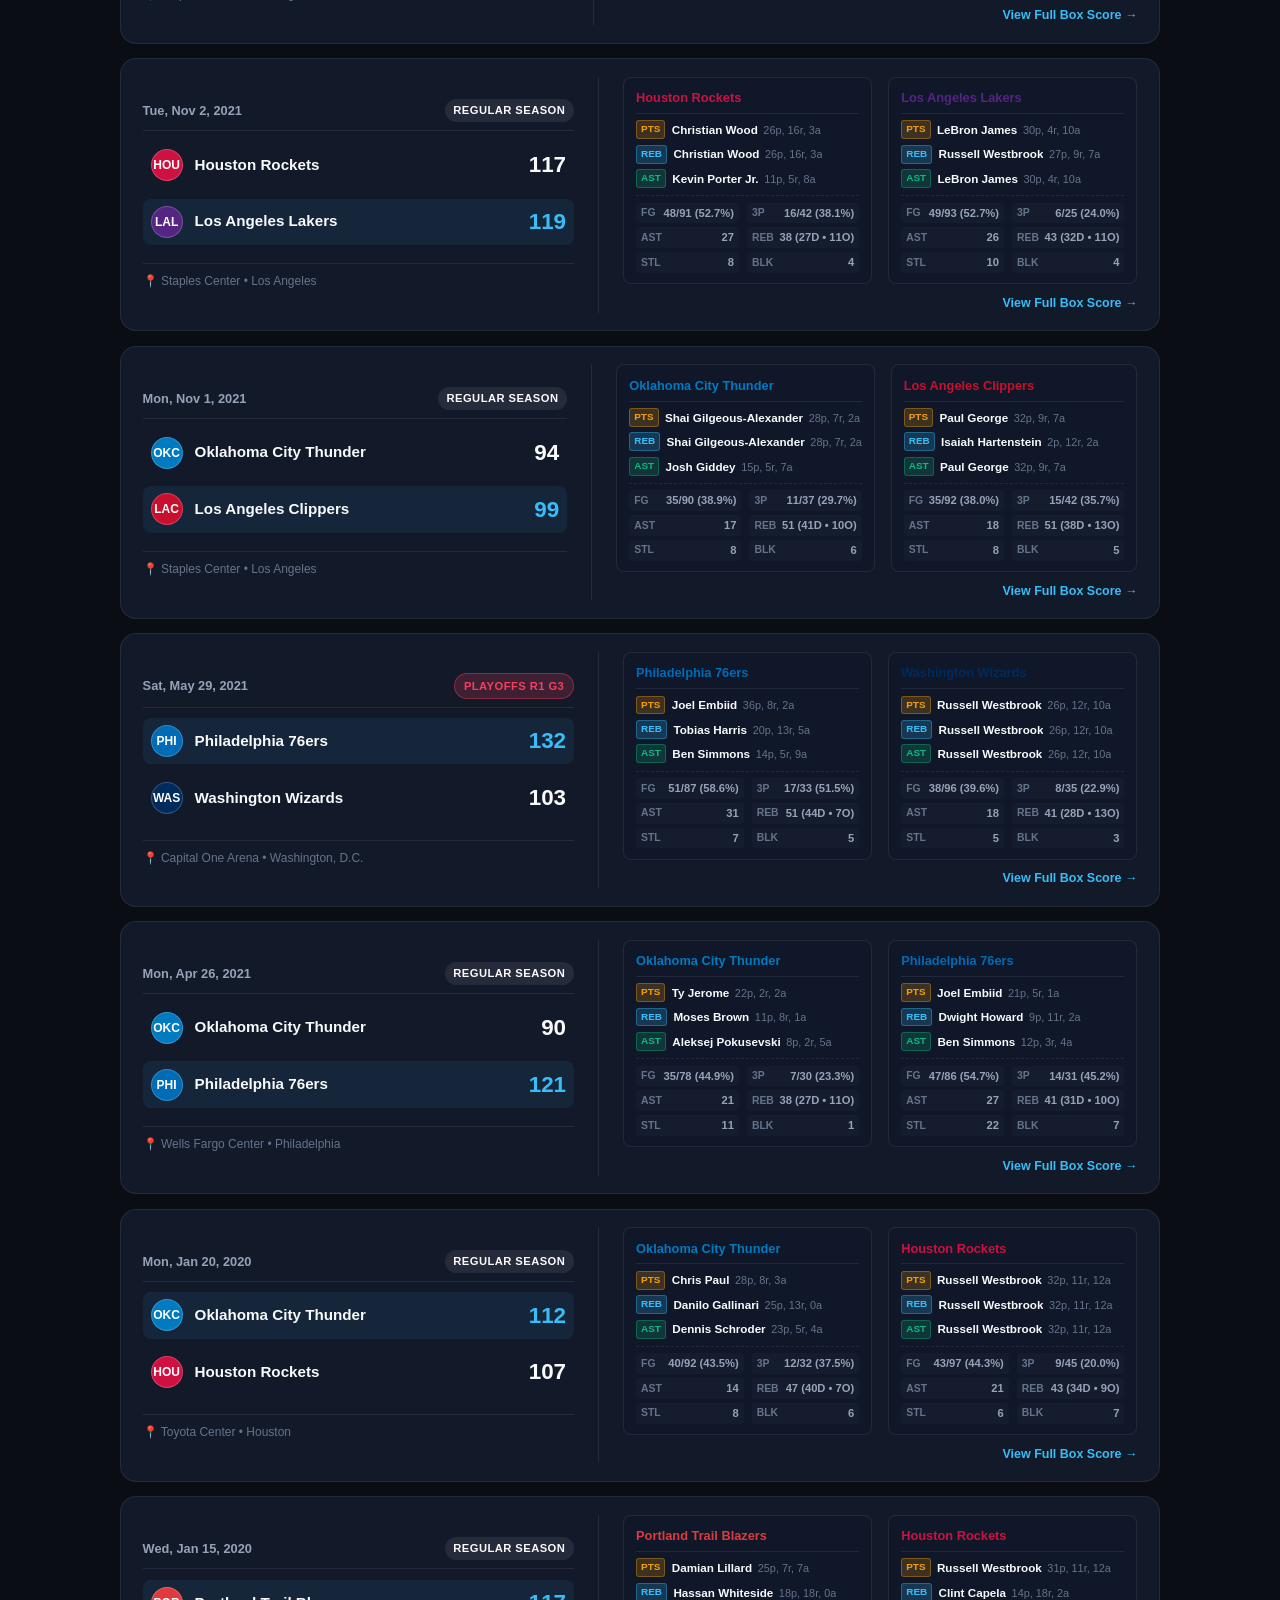
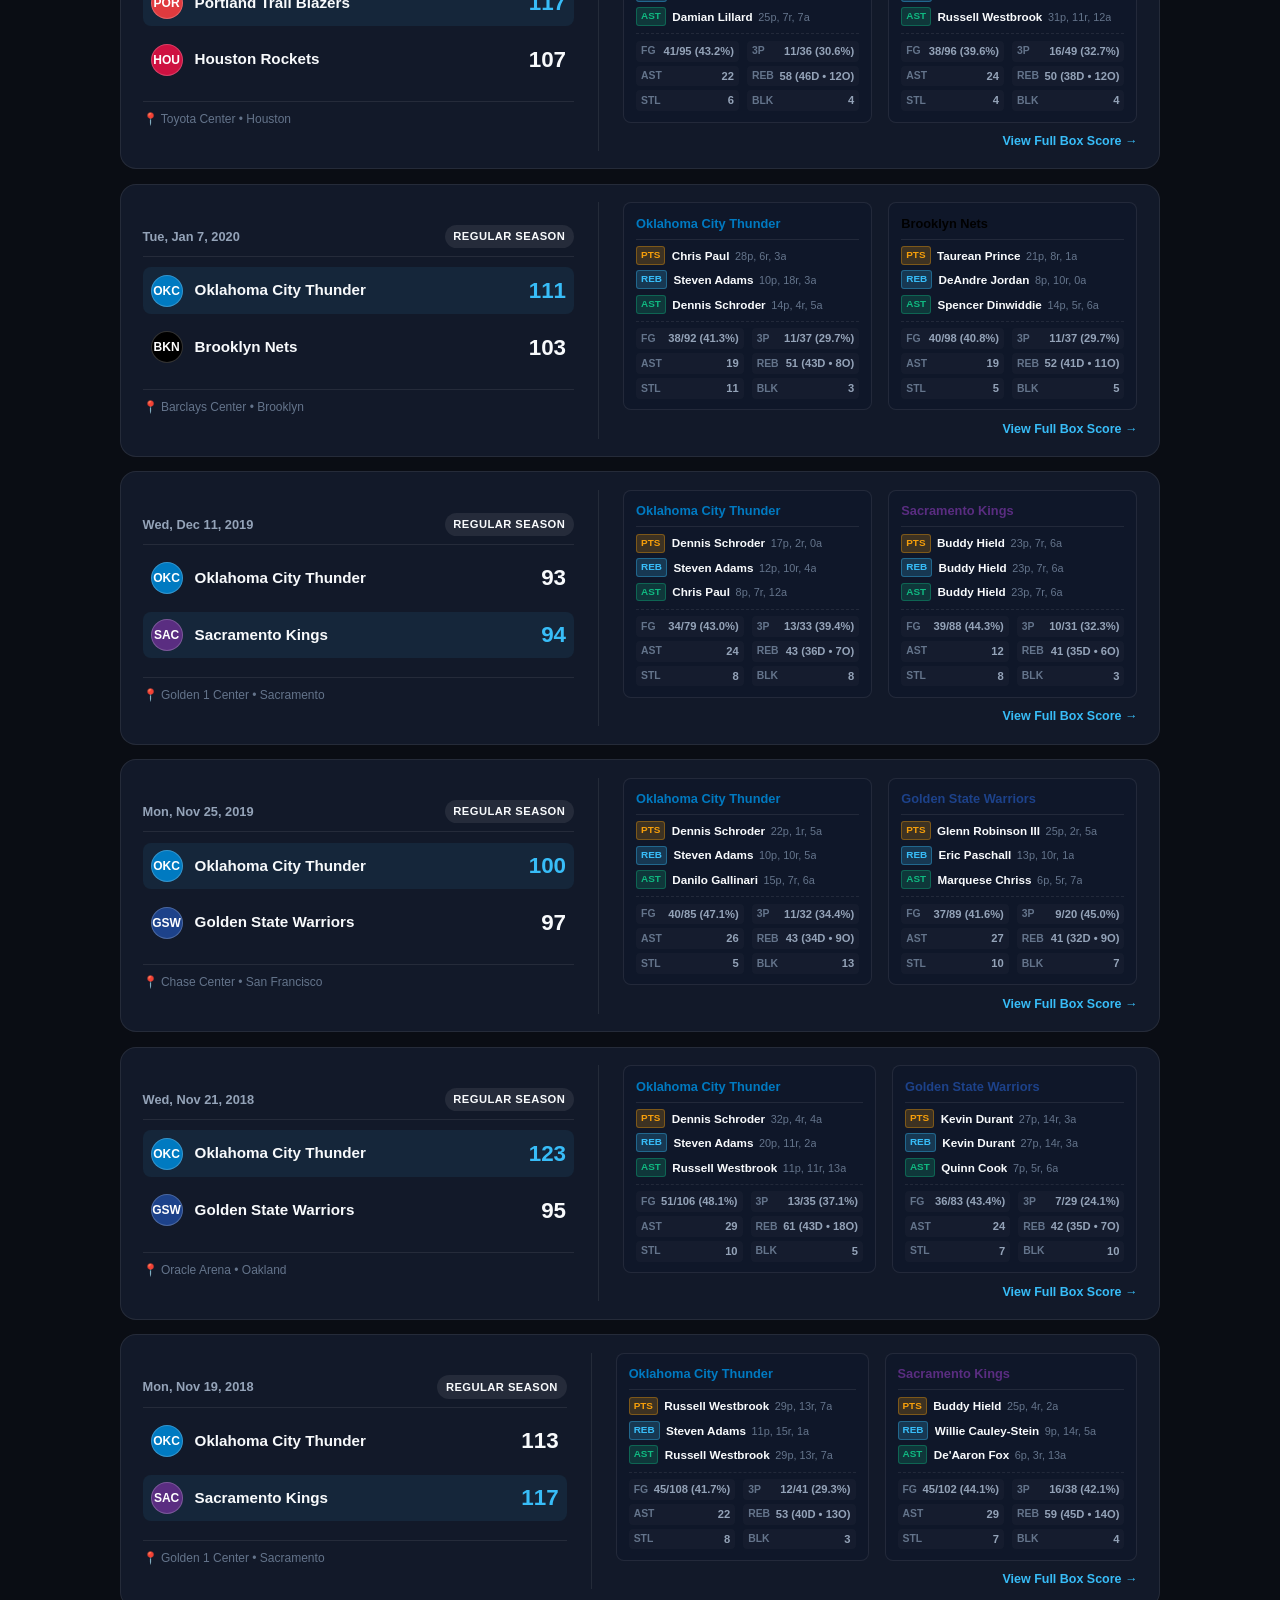
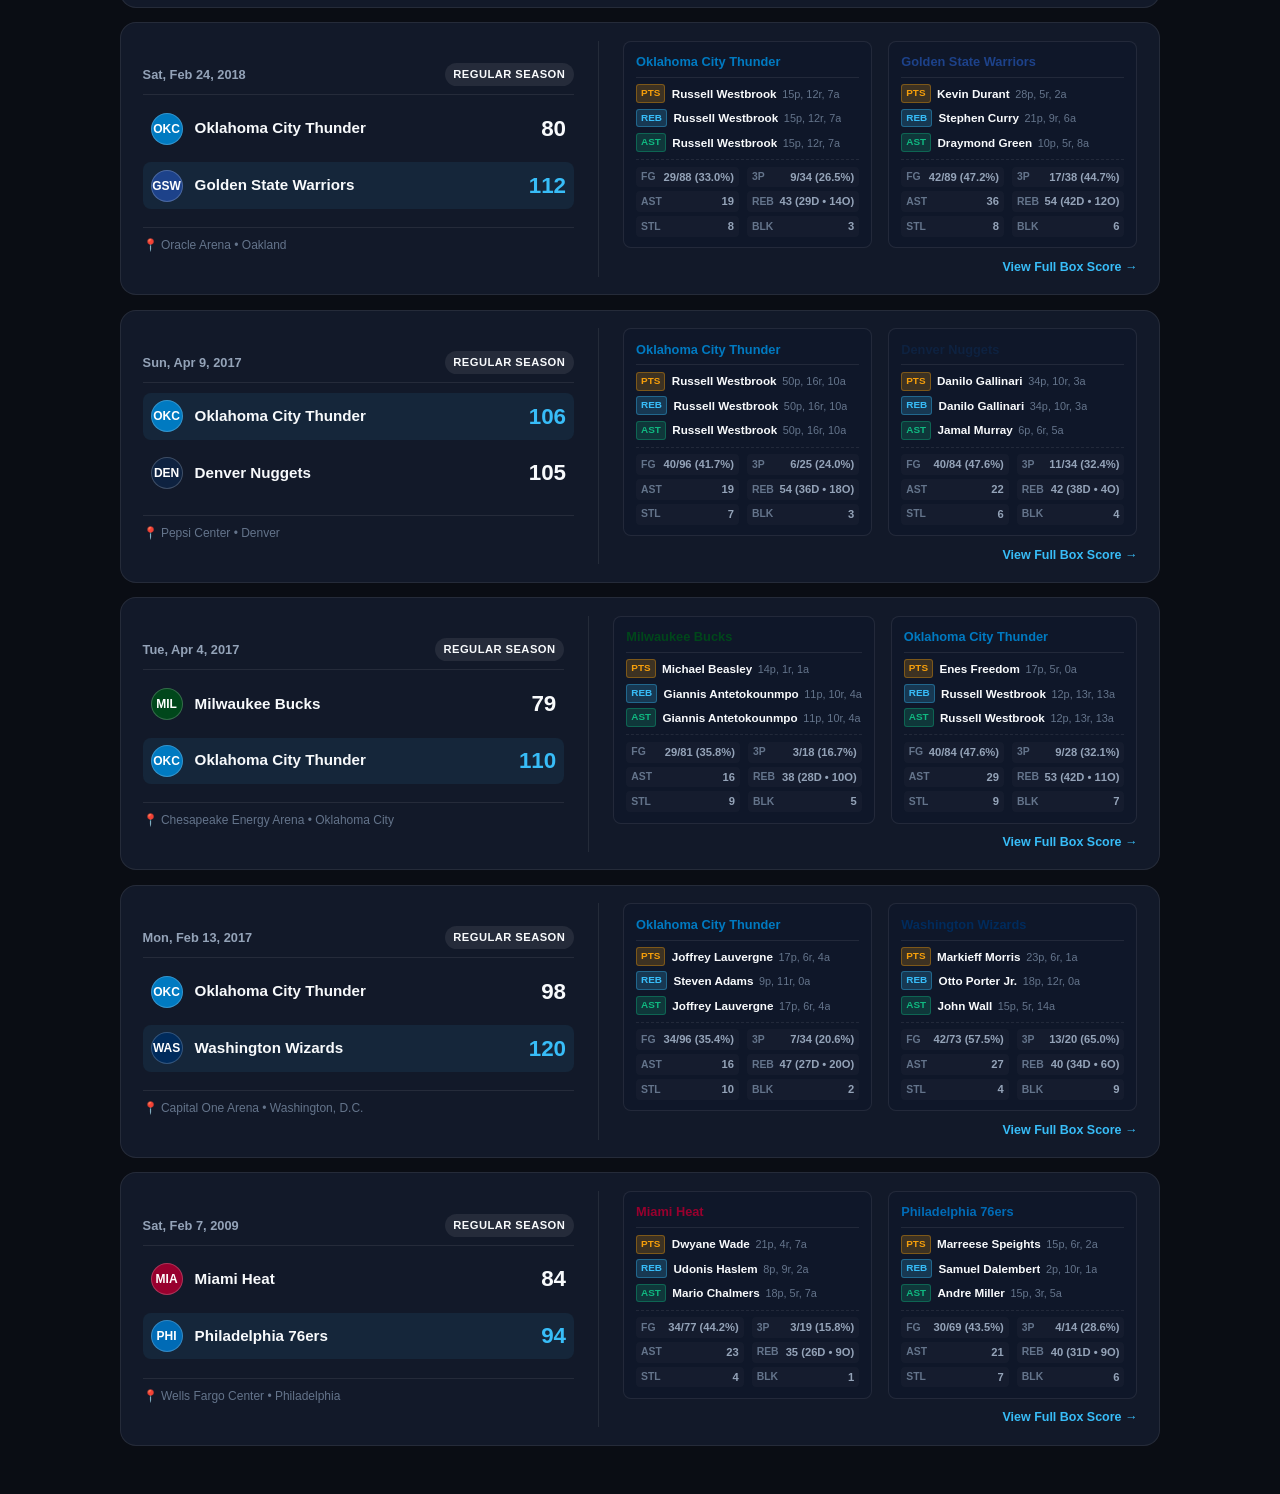
==== commit 47ff28e8: "Fix MLB attendance parsing, center-align stat columns, reorder MLB batting stats, and condense table" ====
--- a/web/static/index.html
+++ b/web/static/index.html
@@ -4,7 +4,7 @@
   <meta charset="UTF-8">
   <meta name="viewport" content="width=device-width, initial-scale=1.0">
   <title>SportsLog</title>
-  <link rel="stylesheet" href="./css/app.css?v=13">
+  <link rel="stylesheet" href="./css/app.css?v=14">
   <link rel="icon" href="data:image/svg+xml,<svg xmlns=%22http://www.w3.org/2000/svg%22 viewBox=%220 0 100 100%22><text y=%22.9em%22 font-size=%2290%22>🏀</text></svg>">
 </head>
 <body>
@@ -118,25 +118,25 @@
         <table class="stats-table" id="performances-table">
           <thead>
             <tr>
-              <th class="text-left" style="width: 21.8%;" onclick="playersComponent.sortPerfBy('NAME')">Player ↕</th>
-              <th style="width: 7.3%;" onclick="playersComponent.sortPerfBy('DATE')">Date ↕</th>
+              <th class="text-left" style="width: 17.6%;" onclick="playersComponent.sortPerfBy('NAME')">Player ↕</th>
+              <th style="width: 7.2%;" onclick="playersComponent.sortPerfBy('DATE')">Date ↕</th>
               <th style="width: 3.8%;" onclick="playersComponent.sortPerfBy('TEAM')">Team ↕</th>
               <th style="width: 3.8%;" onclick="playersComponent.sortPerfBy('OPP')">Opp ↕</th>
-              <th style="width: 3.5%;" onclick="playersComponent.sortPerfBy('MINS')">MIN ↕</th>
-              <th style="width: 4%; color: var(--accent-cyan);" onclick="playersComponent.sortPerfBy('PTS')">PTS ↕</th>
-              <th style="width: 3.5%;" onclick="playersComponent.sortPerfBy('REB')">REB ↕</th>
-              <th style="width: 3.5%;" onclick="playersComponent.sortPerfBy('AST')">AST ↕</th>
-              <th style="width: 3.2%;" onclick="playersComponent.sortPerfBy('STL')">STL ↕</th>
-              <th style="width: 3.2%;" onclick="playersComponent.sortPerfBy('BLK')">BLK ↕</th>
-              <th style="width: 5.4%;" onclick="playersComponent.sortPerfBy('FG')" title="Field Goals (FGM-FGA)">FG ↕</th>
-              <th style="width: 4.6%;" onclick="playersComponent.sortPerfBy('FG%')">FG% ↕</th>
-              <th style="width: 4.6%;" onclick="playersComponent.sortPerfBy('3P')" title="3-Pointers (3PM-3PA)">3P ↕</th>
-              <th style="width: 4.6%;" onclick="playersComponent.sortPerfBy('3P%')">3P% ↕</th>
-              <th style="width: 4.6%;" onclick="playersComponent.sortPerfBy('FT')" title="Free Throws (FTM-FTA)">FT ↕</th>
-              <th style="width: 4.6%;" onclick="playersComponent.sortPerfBy('FT%')">FT% ↕</th>
-              <th style="width: 3.2%;" onclick="playersComponent.sortPerfBy('TO')">TO ↕</th>
-              <th style="width: 3.2%;" onclick="playersComponent.sortPerfBy('PF')">PF ↕</th>
-              <th style="width: 4.2%; color: var(--accent-gold);" onclick="playersComponent.sortPerfBy('GAME_SCORE')" title="GameScore">GS ↕</th>
+              <th style="width: 3.6%;" onclick="playersComponent.sortPerfBy('MINS')">MIN ↕</th>
+              <th style="width: 4.1%; color: var(--accent-cyan);" onclick="playersComponent.sortPerfBy('PTS')">PTS ↕</th>
+              <th style="width: 3.8%;" onclick="playersComponent.sortPerfBy('REB')">REB ↕</th>
+              <th style="width: 3.8%;" onclick="playersComponent.sortPerfBy('AST')">AST ↕</th>
+              <th style="width: 3.5%;" onclick="playersComponent.sortPerfBy('STL')">STL ↕</th>
+              <th style="width: 3.5%;" onclick="playersComponent.sortPerfBy('BLK')">BLK ↕</th>
+              <th style="width: 5.6%;" onclick="playersComponent.sortPerfBy('FG')" title="Field Goals (FGM-FGA)">FG ↕</th>
+              <th style="width: 4.8%;" onclick="playersComponent.sortPerfBy('FG%')">FG% ↕</th>
+              <th style="width: 5.0%;" onclick="playersComponent.sortPerfBy('3P')" title="3-Pointers (3PM-3PA)">3P ↕</th>
+              <th style="width: 4.8%;" onclick="playersComponent.sortPerfBy('3P%')">3P% ↕</th>
+              <th style="width: 5.0%;" onclick="playersComponent.sortPerfBy('FT')" title="Free Throws (FTM-FTA)">FT ↕</th>
+              <th style="width: 4.8%;" onclick="playersComponent.sortPerfBy('FT%')">FT% ↕</th>
+              <th style="width: 3.6%;" onclick="playersComponent.sortPerfBy('TO')">TO ↕</th>
+              <th style="width: 3.6%;" onclick="playersComponent.sortPerfBy('PF')">PF ↕</th>
+              <th style="width: 4.5%; color: var(--accent-gold);" onclick="playersComponent.sortPerfBy('GAME_SCORE')" title="GameScore">GS ↕</th>
             </tr>
           </thead>
           <tbody id="performances-tbody">
@@ -300,10 +300,10 @@
   </div>
 
   <!-- Application Scripts -->
-  <script src="./js/games.js?v=13"></script>
-  <script src="./js/players.js?v=13"></script>
-  <script src="./js/trophy.js?v=13"></script>
-  <script src="./js/records.js?v=13"></script>
-  <script src="./js/app.js?v=13"></script>
+  <script src="./js/games.js?v=14"></script>
+  <script src="./js/players.js?v=14"></script>
+  <script src="./js/trophy.js?v=14"></script>
+  <script src="./js/records.js?v=14"></script>
+  <script src="./js/app.js?v=14"></script>
 </body>
 </html>
--- a/web/static/css/app.css
+++ b/web/static/css/app.css
@@ -637,6 +637,14 @@
 }
 
 /* Fixed Width Stat Leaderboard Container & Table */
+#tab-performances .controls-bar,
+.table-fixed-container,
+#tab-performances .pagination-controls {
+  max-width: 1220px;
+  margin-left: auto;
+  margin-right: auto;
+}
+
 .table-fixed-container {
   width: 100%;
   overflow-x: hidden;
@@ -661,13 +669,20 @@
   letter-spacing: -0.015em;
   overflow: hidden;
   text-overflow: ellipsis;
+  text-align: center;
 }
 
 #performances-table th:first-child,
 #performances-table td:first-child {
-  padding-left: 0.35rem;
-  padding-right: 0.05rem;
+  padding-left: 0.4rem;
+  padding-right: 0.15rem;
   white-space: nowrap;
+  text-align: left !important;
+}
+
+#performances-table th:not(:first-child),
+#performances-table td:not(:first-child) {
+  text-align: center !important;
 }
 
 #performances-table .player-link {
@@ -682,6 +697,16 @@
 #performances-table .td-badge {
   margin-left: 2px;
   padding: 1px 3px;
+}
+
+#players-agg-table th:first-child,
+#players-agg-table td:first-child {
+  text-align: left !important;
+}
+
+#players-agg-table th:not(:first-child),
+#players-agg-table td:not(:first-child) {
+  text-align: center !important;
 }
 
 table.stats-table {
